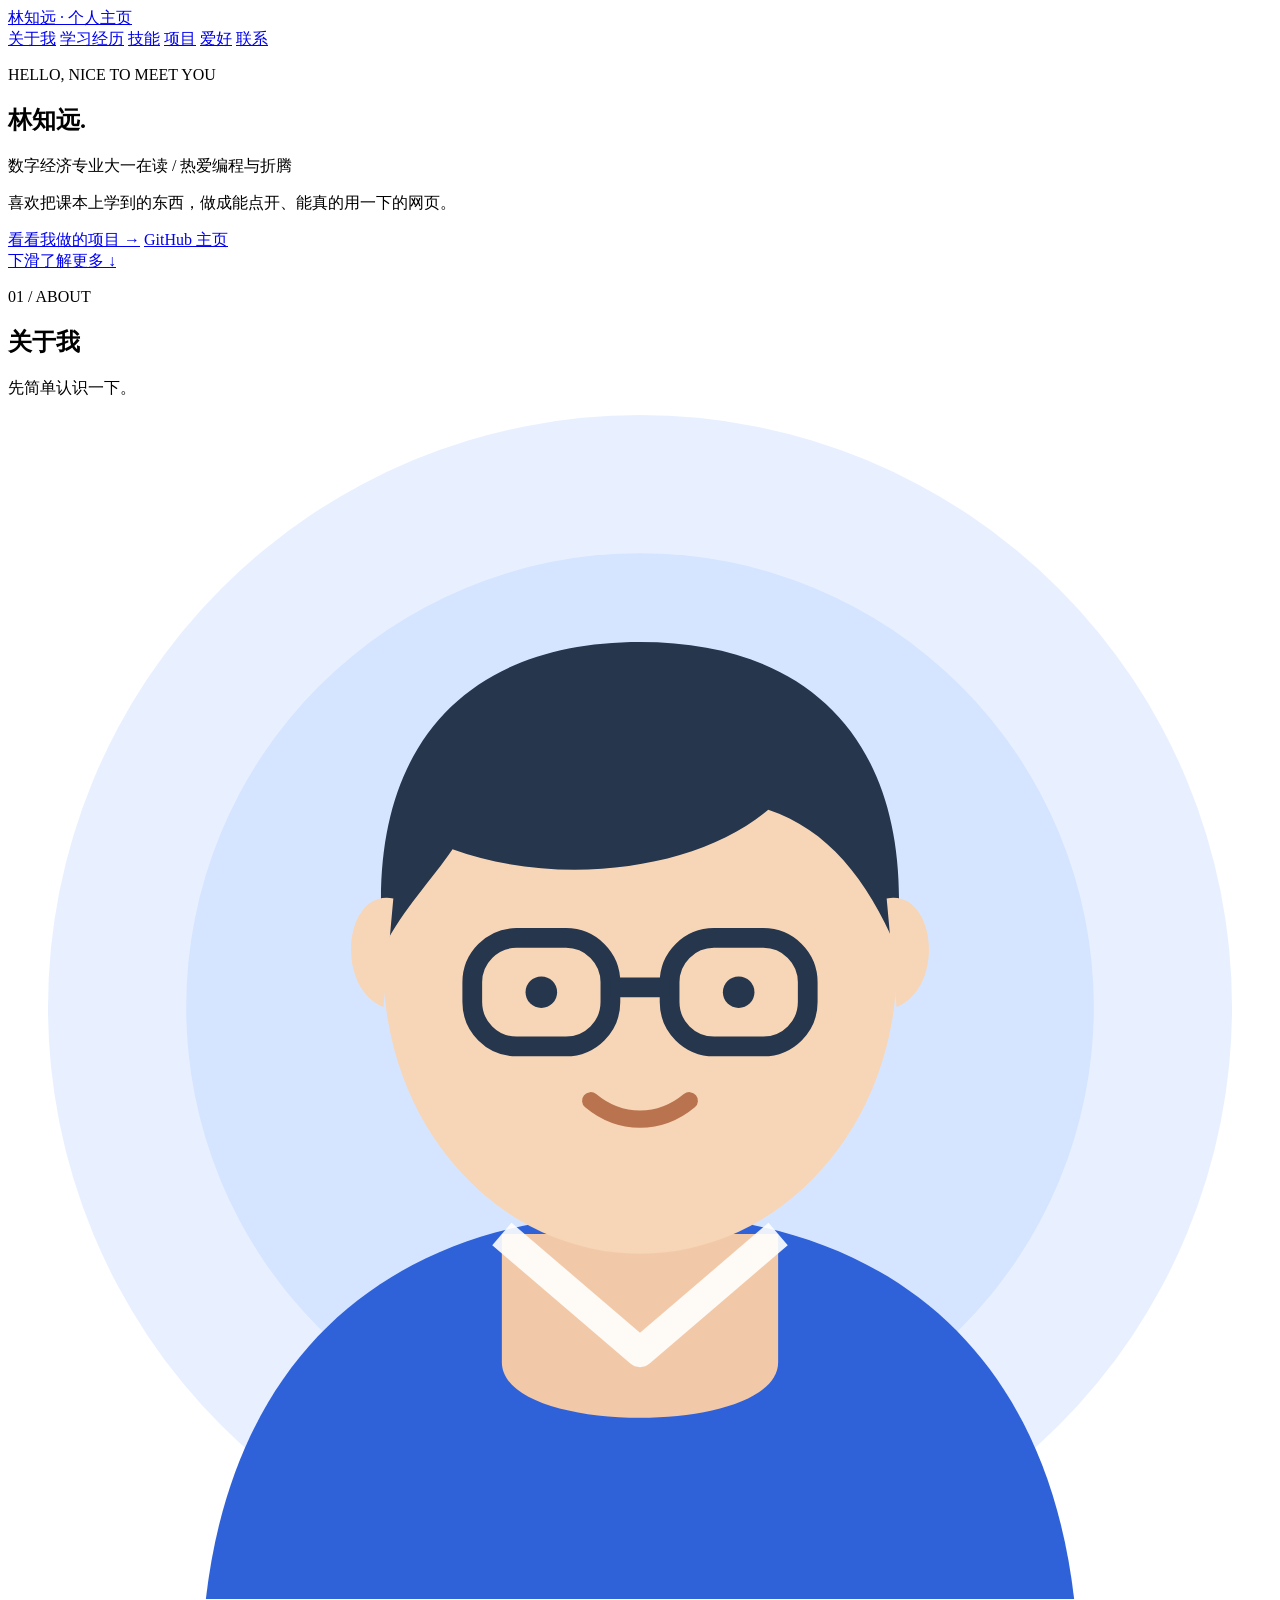
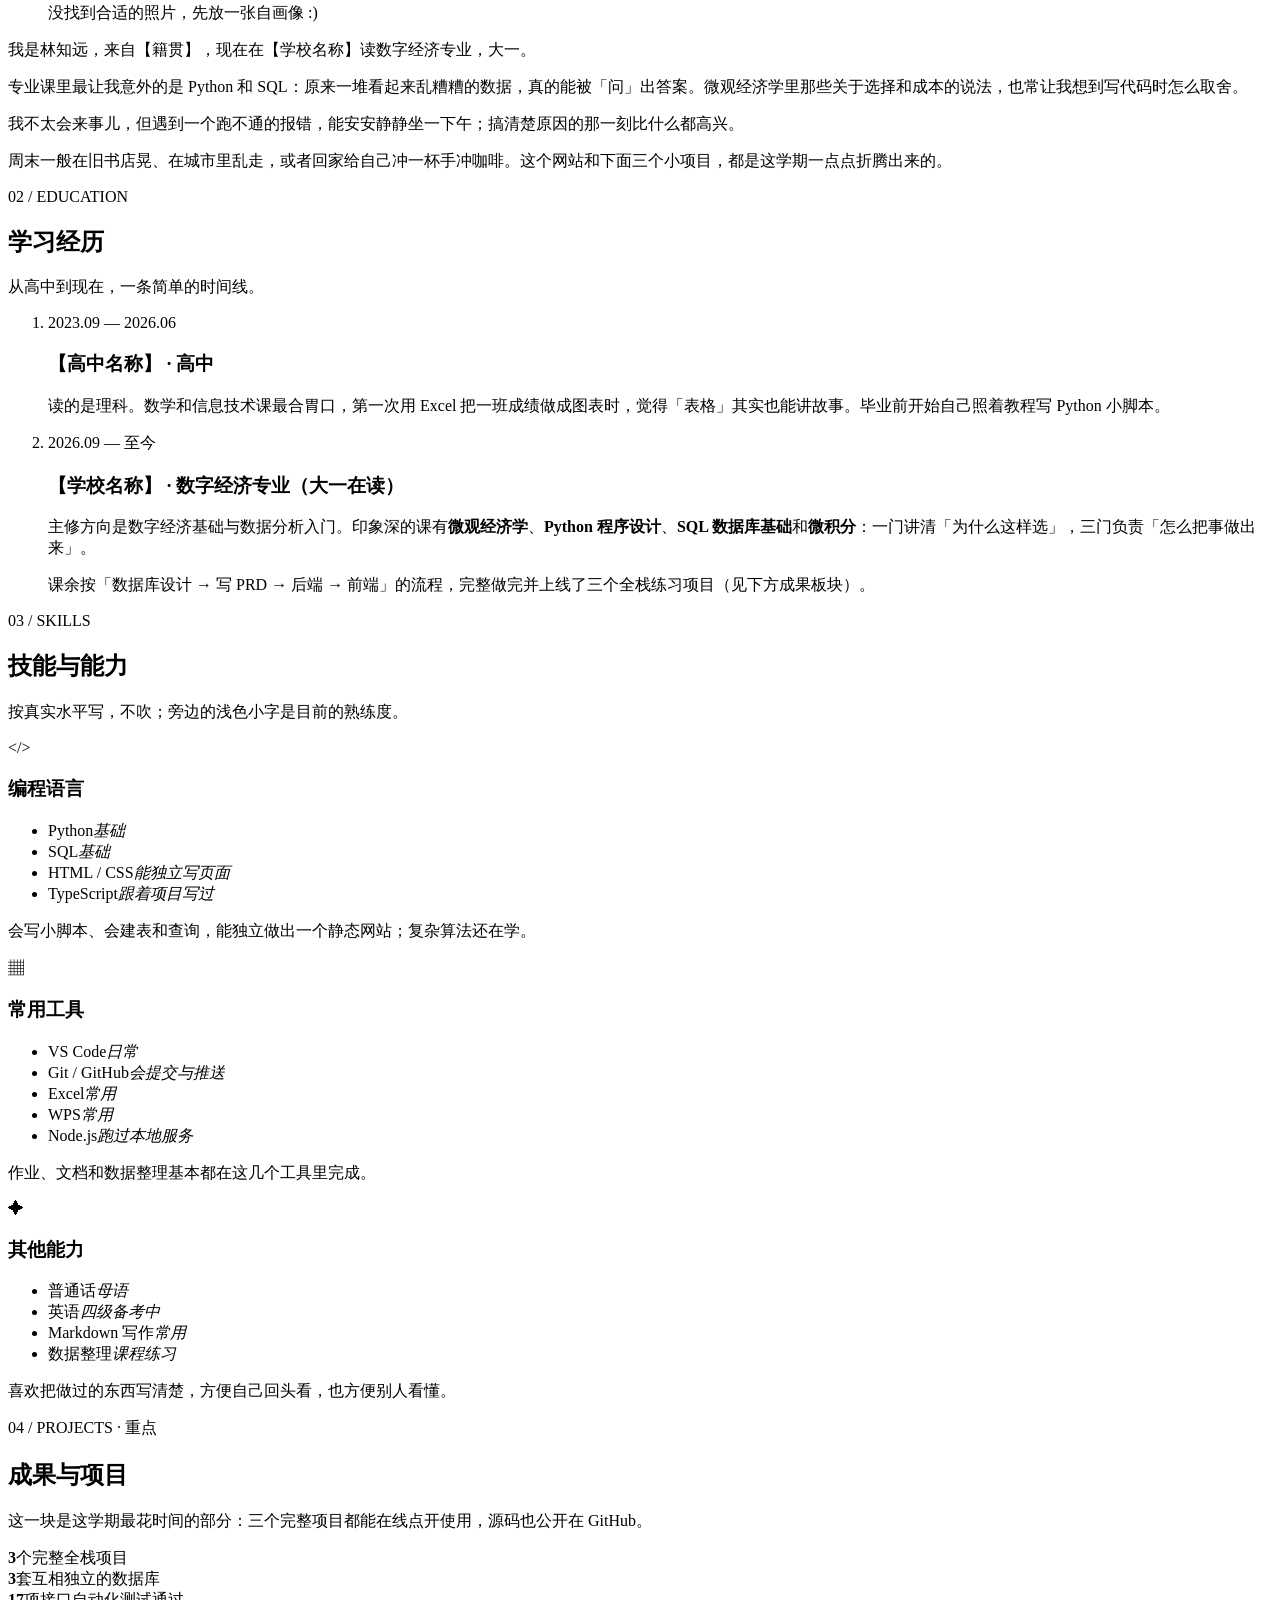
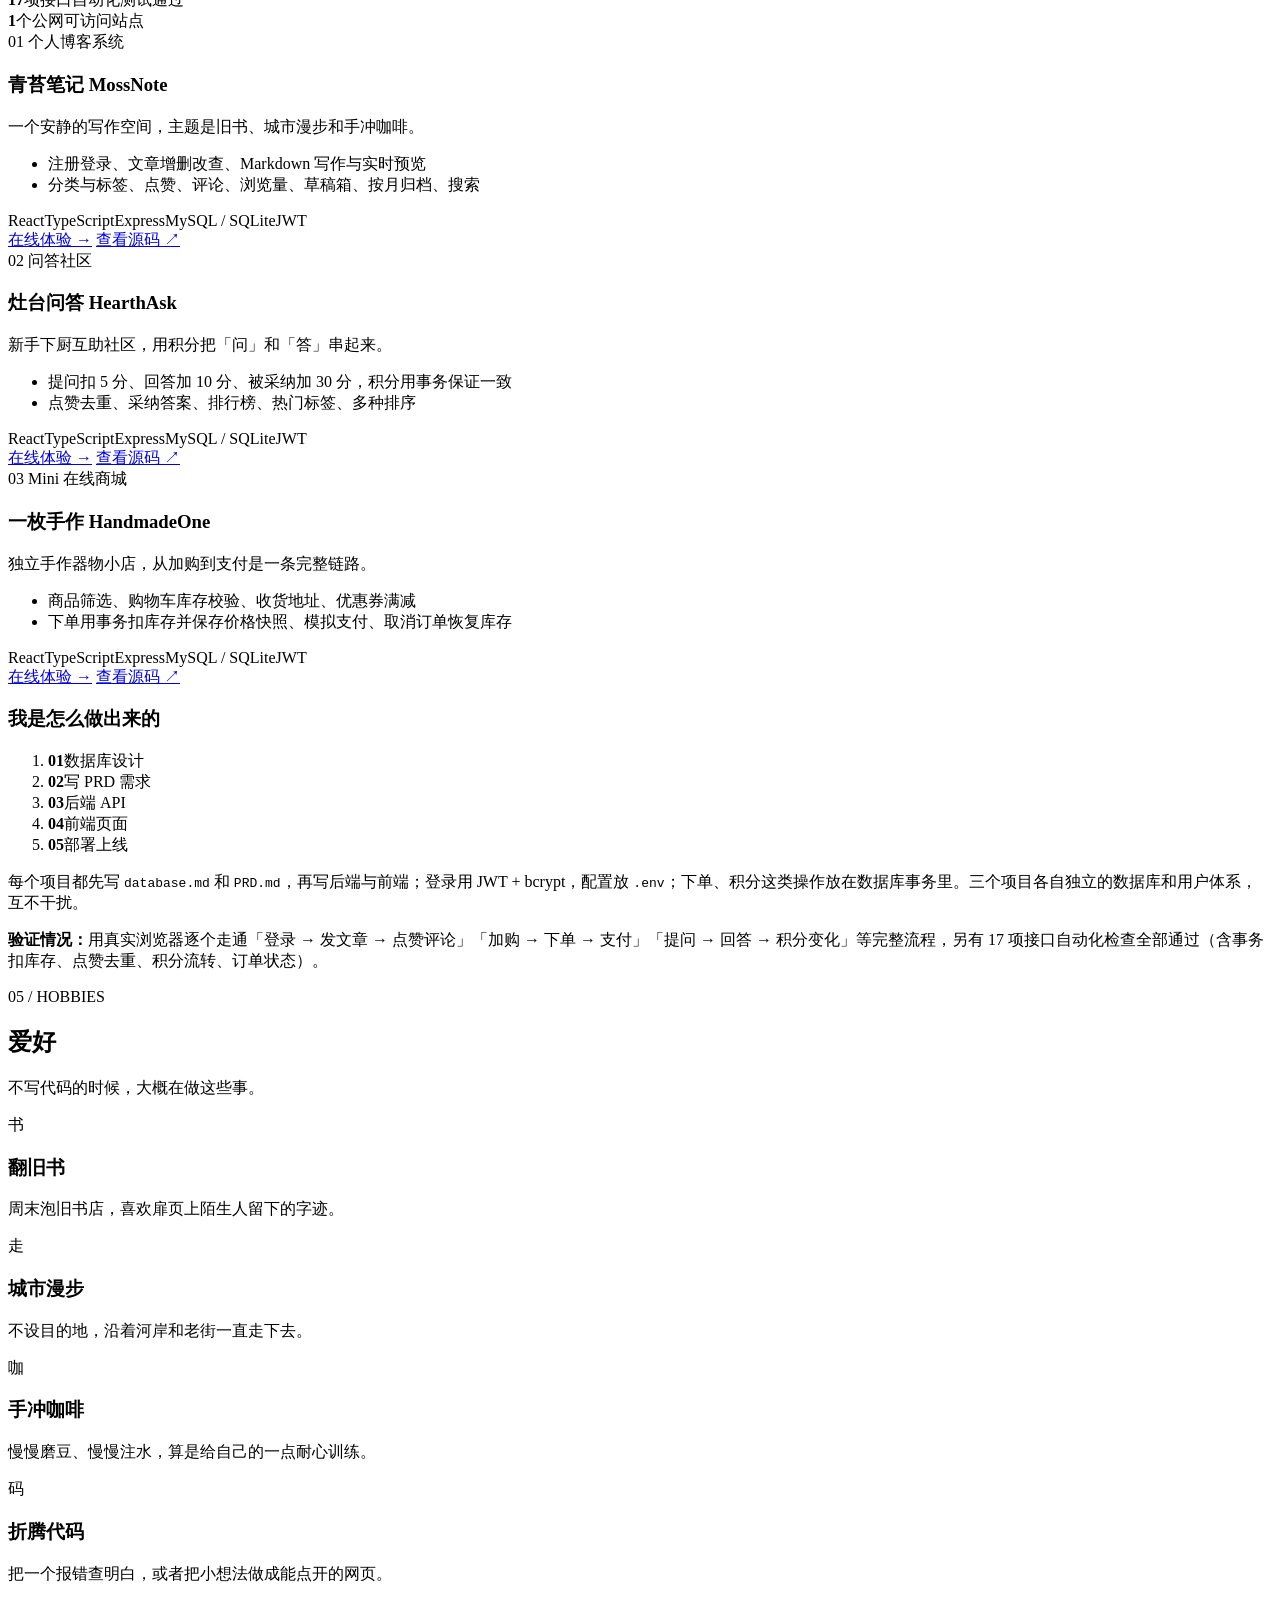
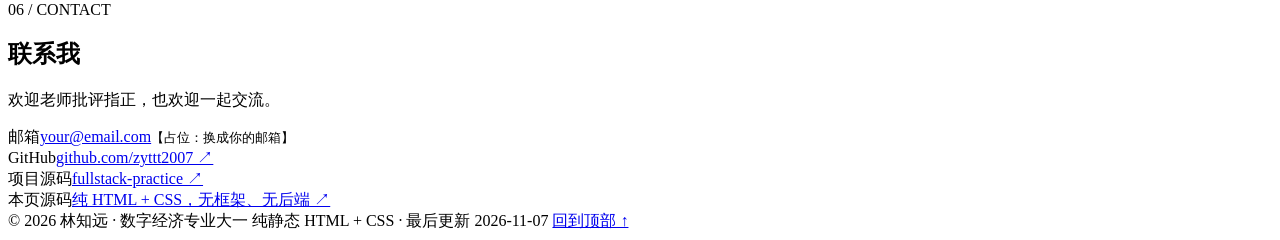
==== index.html @ f124eb2e "发布个人介绍网站：index.html" ====
<!doctype html>
<html lang="zh-CN">
<head>
<meta charset="utf-8" />
<meta name="viewport" content="width=device-width, initial-scale=1" />
<title>林知远 · 个人介绍网站</title>
<meta name="description" content="数字经济专业大一学生的个人介绍网站：关于我、学习经历、技能、全栈项目成果、爱好与联系方式。" />
<link rel="icon" href="data:image/svg+xml,%3Csvg xmlns='http://www.w3.org/2000/svg' viewBox='0 0 100 100'%3E%3Crect width='100' height='100' rx='24' fill='%232f62d8'/%3E%3Ctext x='50' y='69' font-size='56' font-family='Georgia,serif' fill='white' text-anchor='middle'%3EL%3C/text%3E%3C/svg%3E" />
<link rel="stylesheet" href="style.css" />
</head>
<body>

<!--
  ============================================================
  【占位信息替换清单】把下面这些文字换成你的真实信息即可
  1. 林知远          -> 你的名字（出现在：title、导航栏、首屏大标题、关于我、页脚）
  2. 【籍贯】        -> 你的家乡（关于我）
  3. 【学校名称】    -> 你的大学（学习经历 · 大学那段）
  4. 【高中名称】    -> 你的高中（学习经历 · 高中那段）
  5. your@email.com  -> 你的邮箱（联系我）
  其余内容（三个项目、技能、课程、爱好）都按真实情况写，可直接使用。
  ============================================================
-->

<header class="site-header">
  <div class="header-inner">
    <a class="brand" href="#top">林知远<span class="brand-sub"> · 个人主页</span></a>
    <nav class="nav" aria-label="主导航">
      <a href="#about">关于我</a>
      <a href="#education">学习经历</a>
      <a href="#skills">技能</a>
      <a href="#projects">项目</a>
      <a href="#hobbies">爱好</a>
      <a href="#contact">联系</a>
    </nav>
  </div>
</header>

<main>

  <!-- 首屏 -->
  <section class="hero" id="top">
    <div class="hero-bg" aria-hidden="true"><span></span><span></span><span></span></div>
    <div class="hero-inner">
      <p class="hero-kicker">HELLO, NICE TO MEET YOU</p>
      <h1>林知远<span class="dot">.</span></h1>
      <p class="hero-sub">数字经济专业大一在读 <span class="slash">/</span> 热爱编程与折腾</p>
      <p class="hero-desc">喜欢把课本上学到的东西，做成能点开、能真的用一下的网页。</p>
      <div class="hero-actions">
        <a class="btn btn-primary" href="#projects">看看我做的项目 <span aria-hidden="true">→</span></a>
        <a class="btn btn-ghost" href="https://github.com/zyttt2007" target="_blank" rel="noreferrer">GitHub 主页</a>
      </div>
    </div>
    <a class="scroll-hint" href="#about">下滑了解更多 <span class="arrow" aria-hidden="true">↓</span></a>
  </section>

  <!-- 关于我 -->
  <section class="section" id="about">
    <div class="wrap">
      <div class="section-head">
        <p class="kicker">01 / ABOUT</p>
        <h2>关于我</h2>
        <p class="section-desc">先简单认识一下。</p>
      </div>
      <div class="about-grid">
        <figure class="avatar-card">
          <div class="avatar-art" role="img" aria-label="卡通自画像：戴眼镜、穿连帽衫的学生">
            <svg viewBox="0 0 240 240" xmlns="http://www.w3.org/2000/svg">
              <circle cx="120" cy="120" r="120" fill="#e8f0ff" />
              <circle cx="120" cy="120" r="92" fill="#d6e5ff" />
              <path d="M32 240c6-52 40-78 88-78s82 26 88 78z" fill="#2f62d8" />
              <path d="M92 166h56v26c0 15-56 15-56 0z" fill="#f2c9a8" />
              <ellipse cx="120" cy="112" rx="52" ry="58" fill="#f7d6b7" />
              <path d="M68 108c-4-40 16-62 52-62s56 22 52 62c-6-14-14-24-26-28-14 12-42 16-64 8-4 6-10 12-14 20z" fill="#26364d" />
              <path d="M70 98c-10-2-12 18-2 22m102-22c10-2 12 18 2 22" fill="#f7d6b7" />
              <rect x="86" y="106" width="28" height="22" rx="9" fill="none" stroke="#26364d" stroke-width="4" />
              <rect x="126" y="106" width="28" height="22" rx="9" fill="none" stroke="#26364d" stroke-width="4" />
              <path d="M114 116h12" stroke="#26364d" stroke-width="4" />
              <circle cx="100" cy="117" r="3.2" fill="#26364d" />
              <circle cx="140" cy="117" r="3.2" fill="#26364d" />
              <path d="M110 139c6 5 14 5 20 0" fill="none" stroke="#b9744f" stroke-width="3.5" stroke-linecap="round" />
              <path d="M92 166l28 24 28-24" fill="none" stroke="#ffffff" stroke-width="6" stroke-linejoin="round" opacity=".9" />
            </svg>
          </div>
          <figcaption>没找到合适的照片，先放一张自画像 :)</figcaption>
        </figure>
        <div class="about-text">
          <p>我是林知远，来自【籍贯】，现在在【学校名称】读数字经济专业，大一。</p>
          <p>专业课里最让我意外的是 Python 和 SQL：原来一堆看起来乱糟糟的数据，真的能被「问」出答案。微观经济学里那些关于选择和成本的说法，也常让我想到写代码时怎么取舍。</p>
          <p>我不太会来事儿，但遇到一个跑不通的报错，能安安静静坐一下午；搞清楚原因的那一刻比什么都高兴。</p>
          <p>周末一般在旧书店晃、在城市里乱走，或者回家给自己冲一杯手冲咖啡。这个网站和下面三个小项目，都是这学期一点点折腾出来的。</p>
        </div>
      </div>
    </div>
  </section>

  <!-- 学习经历 -->
  <section class="section section-alt" id="education">
    <div class="wrap">
      <div class="section-head">
        <p class="kicker">02 / EDUCATION</p>
        <h2>学习经历</h2>
        <p class="section-desc">从高中到现在，一条简单的时间线。</p>
      </div>
      <ol class="timeline">
        <li class="timeline-item">
          <div class="timeline-dot" aria-hidden="true"></div>
          <p class="timeline-date">2023.09 — 2026.06</p>
          <h3>【高中名称】 · 高中</h3>
          <p>读的是理科。数学和信息技术课最合胃口，第一次用 Excel 把一班成绩做成图表时，觉得「表格」其实也能讲故事。毕业前开始自己照着教程写 Python 小脚本。</p>
        </li>
        <li class="timeline-item">
          <div class="timeline-dot" aria-hidden="true"></div>
          <p class="timeline-date">2026.09 — 至今</p>
          <h3>【学校名称】 · 数字经济专业（大一在读）</h3>
          <p>主修方向是数字经济基础与数据分析入门。印象深的课有<strong>微观经济学</strong>、<strong>Python 程序设计</strong>、<strong>SQL 数据库基础</strong>和<strong>微积分</strong>：一门讲清「为什么这样选」，三门负责「怎么把事做出来」。</p>
          <p class="timeline-extra">课余按「数据库设计 → 写 PRD → 后端 → 前端」的流程，完整做完并上线了三个全栈练习项目（见下方成果板块）。</p>
        </li>
      </ol>
    </div>
  </section>

  <!-- 技能 -->
  <section class="section" id="skills">
    <div class="wrap">
      <div class="section-head">
        <p class="kicker">03 / SKILLS</p>
        <h2>技能与能力</h2>
        <p class="section-desc">按真实水平写，不吹；旁边的浅色小字是目前的熟练度。</p>
      </div>
      <div class="skill-grid">
        <article class="skill-card">
          <div class="skill-icon" aria-hidden="true">&lt;/&gt;</div>
          <h3>编程语言</h3>
          <ul class="tag-list">
            <li><span>Python</span><em>基础</em></li>
            <li><span>SQL</span><em>基础</em></li>
            <li><span>HTML / CSS</span><em>能独立写页面</em></li>
            <li><span>TypeScript</span><em>跟着项目写过</em></li>
          </ul>
          <p class="skill-note">会写小脚本、会建表和查询，能独立做出一个静态网站；复杂算法还在学。</p>
        </article>
        <article class="skill-card">
          <div class="skill-icon" aria-hidden="true">▦</div>
          <h3>常用工具</h3>
          <ul class="tag-list">
            <li><span>VS Code</span><em>日常</em></li>
            <li><span>Git / GitHub</span><em>会提交与推送</em></li>
            <li><span>Excel</span><em>常用</em></li>
            <li><span>WPS</span><em>常用</em></li>
            <li><span>Node.js</span><em>跑过本地服务</em></li>
          </ul>
          <p class="skill-note">作业、文档和数据整理基本都在这几个工具里完成。</p>
        </article>
        <article class="skill-card">
          <div class="skill-icon" aria-hidden="true">✦</div>
          <h3>其他能力</h3>
          <ul class="tag-list">
            <li><span>普通话</span><em>母语</em></li>
            <li><span>英语</span><em>四级备考中</em></li>
            <li><span>Markdown 写作</span><em>常用</em></li>
            <li><span>数据整理</span><em>课程练习</em></li>
          </ul>
          <p class="skill-note">喜欢把做过的东西写清楚，方便自己回头看，也方便别人看懂。</p>
        </article>
      </div>
    </div>
  </section>

  <!-- 成果与项目（重点） -->
  <section class="section section-alt" id="projects">
    <div class="wrap">
      <div class="section-head">
        <p class="kicker">04 / PROJECTS · 重点</p>
        <h2>成果与项目</h2>
        <p class="section-desc">这一块是这学期最花时间的部分：三个完整项目都能在线点开使用，源码也公开在 GitHub。</p>
      </div>

      <div class="stats" aria-label="项目数据概览">
        <div class="stat"><b>3</b><span>个完整全栈项目</span></div>
        <div class="stat"><b>3</b><span>套互相独立的数据库</span></div>
        <div class="stat"><b>17</b><span>项接口自动化测试通过</span></div>
        <div class="stat"><b>1</b><span>个公网可访问站点</span></div>
      </div>

      <div class="project-grid">
        <article class="project-card">
          <div class="project-top">
            <span class="project-no">01</span>
            <span class="project-kind">个人博客系统</span>
          </div>
          <h3>青苔笔记 <span>MossNote</span></h3>
          <p class="project-desc">一个安静的写作空间，主题是旧书、城市漫步和手冲咖啡。</p>
          <ul class="feature-list">
            <li>注册登录、文章增删改查、Markdown 写作与实时预览</li>
            <li>分类与标签、点赞、评论、浏览量、草稿箱、按月归档、搜索</li>
          </ul>
          <div class="tech-row"><span>React</span><span>TypeScript</span><span>Express</span><span>MySQL / SQLite</span><span>JWT</span></div>
          <div class="project-links">
            <a href="https://fullstack-projects.app.workbuddy.host/blog/?sharecode=G66VMBWKQ5" target="_blank" rel="noreferrer">在线体验 →</a>
            <a href="https://github.com/zyttt2007/fullstack-practice" target="_blank" rel="noreferrer">查看源码 ↗</a>
          </div>
        </article>

        <article class="project-card">
          <div class="project-top">
            <span class="project-no">02</span>
            <span class="project-kind">问答社区</span>
          </div>
          <h3>灶台问答 <span>HearthAsk</span></h3>
          <p class="project-desc">新手下厨互助社区，用积分把「问」和「答」串起来。</p>
          <ul class="feature-list">
            <li>提问扣 5 分、回答加 10 分、被采纳加 30 分，积分用事务保证一致</li>
            <li>点赞去重、采纳答案、排行榜、热门标签、多种排序</li>
          </ul>
          <div class="tech-row"><span>React</span><span>TypeScript</span><span>Express</span><span>MySQL / SQLite</span><span>JWT</span></div>
          <div class="project-links">
            <a href="https://fullstack-projects.app.workbuddy.host/community/?sharecode=G66VMBWKQ5" target="_blank" rel="noreferrer">在线体验 →</a>
            <a href="https://github.com/zyttt2007/fullstack-practice" target="_blank" rel="noreferrer">查看源码 ↗</a>
          </div>
        </article>

        <article class="project-card">
          <div class="project-top">
            <span class="project-no">03</span>
            <span class="project-kind">Mini 在线商城</span>
          </div>
          <h3>一枚手作 <span>HandmadeOne</span></h3>
          <p class="project-desc">独立手作器物小店，从加购到支付是一条完整链路。</p>
          <ul class="feature-list">
            <li>商品筛选、购物车库存校验、收货地址、优惠券满减</li>
            <li>下单用事务扣库存并保存价格快照、模拟支付、取消订单恢复库存</li>
          </ul>
          <div class="tech-row"><span>React</span><span>TypeScript</span><span>Express</span><span>MySQL / SQLite</span><span>JWT</span></div>
          <div class="project-links">
            <a href="https://fullstack-projects.app.workbuddy.host/shop/?sharecode=G66VMBWKQ5" target="_blank" rel="noreferrer">在线体验 →</a>
            <a href="https://github.com/zyttt2007/fullstack-practice" target="_blank" rel="noreferrer">查看源码 ↗</a>
          </div>
        </article>
      </div>

      <div class="process">
        <h3>我是怎么做出来的</h3>
        <ol class="flow">
          <li><b>01</b><span>数据库设计</span></li>
          <li><b>02</b><span>写 PRD 需求</span></li>
          <li><b>03</b><span>后端 API</span></li>
          <li><b>04</b><span>前端页面</span></li>
          <li><b>05</b><span>部署上线</span></li>
        </ol>
        <p>每个项目都先写 <code>database.md</code> 和 <code>PRD.md</code>，再写后端与前端；登录用 JWT + bcrypt，配置放 <code>.env</code>；下单、积分这类操作放在数据库事务里。三个项目各自独立的数据库和用户体系，互不干扰。</p>
      </div>

      <div class="verify-note">
        <strong>验证情况：</strong>用真实浏览器逐个走通「登录 → 发文章 → 点赞评论」「加购 → 下单 → 支付」「提问 → 回答 → 积分变化」等完整流程，另有 17 项接口自动化检查全部通过（含事务扣库存、点赞去重、积分流转、订单状态）。
      </div>
    </div>
  </section>

  <!-- 爱好 -->
  <section class="section" id="hobbies">
    <div class="wrap">
      <div class="section-head">
        <p class="kicker">05 / HOBBIES</p>
        <h2>爱好</h2>
        <p class="section-desc">不写代码的时候，大概在做这些事。</p>
      </div>
      <div class="hobby-grid">
        <div class="hobby"><span class="hobby-mark">书</span><h3>翻旧书</h3><p>周末泡旧书店，喜欢扉页上陌生人留下的字迹。</p></div>
        <div class="hobby"><span class="hobby-mark">走</span><h3>城市漫步</h3><p>不设目的地，沿着河岸和老街一直走下去。</p></div>
        <div class="hobby"><span class="hobby-mark">咖</span><h3>手冲咖啡</h3><p>慢慢磨豆、慢慢注水，算是给自己的一点耐心训练。</p></div>
        <div class="hobby"><span class="hobby-mark">码</span><h3>折腾代码</h3><p>把一个报错查明白，或者把小想法做成能点开的网页。</p></div>
      </div>
    </div>
  </section>

  <!-- 联系 -->
  <section class="section section-alt" id="contact">
    <div class="wrap">
      <div class="section-head">
        <p class="kicker">06 / CONTACT</p>
        <h2>联系我</h2>
        <p class="section-desc">欢迎老师批评指正，也欢迎一起交流。</p>
      </div>
      <div class="contact-card">
        <div class="contact-line"><span class="contact-label">邮箱</span><a href="mailto:your@email.com">your@email.com</a><small>【占位：换成你的邮箱】</small></div>
        <div class="contact-line"><span class="contact-label">GitHub</span><a href="https://github.com/zyttt2007" target="_blank" rel="noreferrer">github.com/zyttt2007 ↗</a></div>
        <div class="contact-line"><span class="contact-label">项目源码</span><a href="https://github.com/zyttt2007/fullstack-practice" target="_blank" rel="noreferrer">fullstack-practice ↗</a></div>
        <div class="contact-line"><span class="contact-label">本页源码</span><a href="https://github.com/zyttt2007/zyttt2007.github.io" target="_blank" rel="noreferrer">纯 HTML + CSS，无框架、无后端 ↗</a></div>
      </div>
    </div>
  </section>

</main>

<footer class="site-footer">
  <div class="wrap footer-inner">
    <span>© 2026 林知远 · 数字经济专业大一</span>
    <span>纯静态 HTML + CSS · 最后更新 2026-11-07</span>
    <a href="#top">回到顶部 ↑</a>
  </div>
</footer>

</body>
</html>
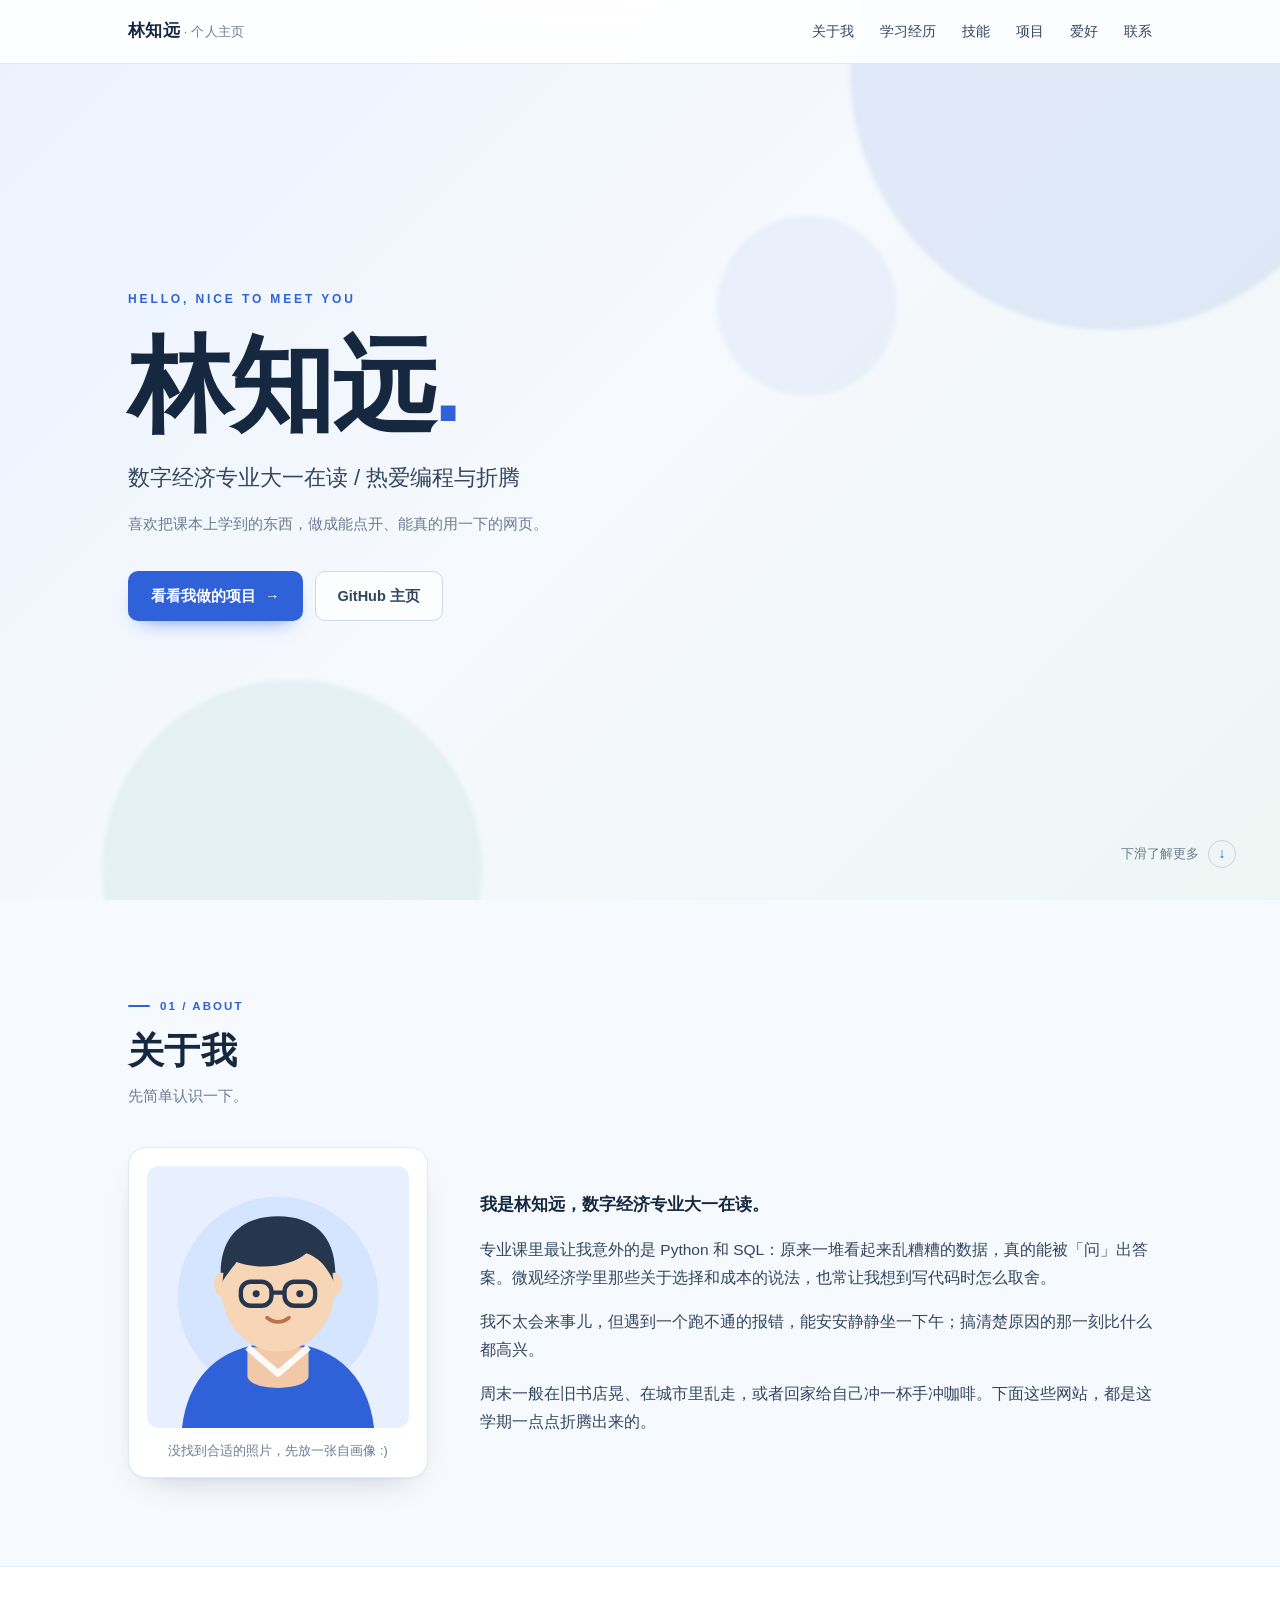
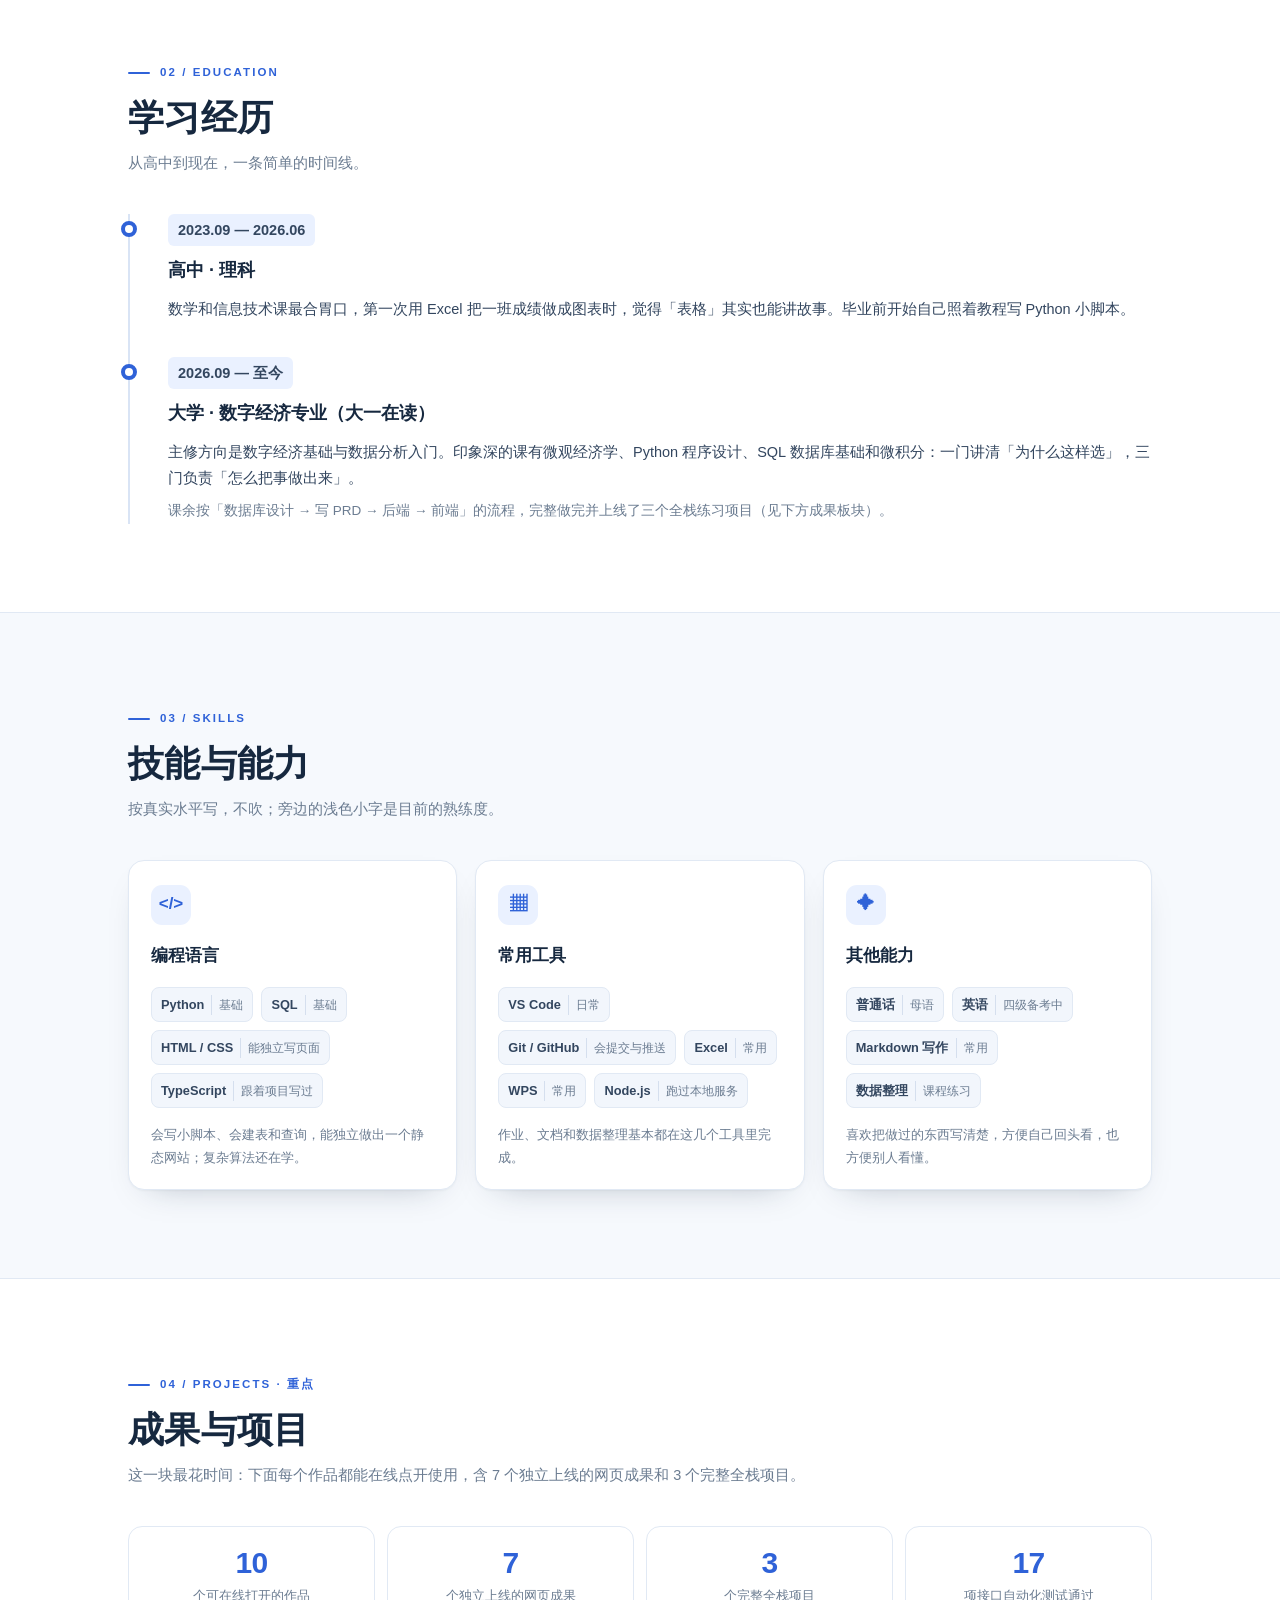
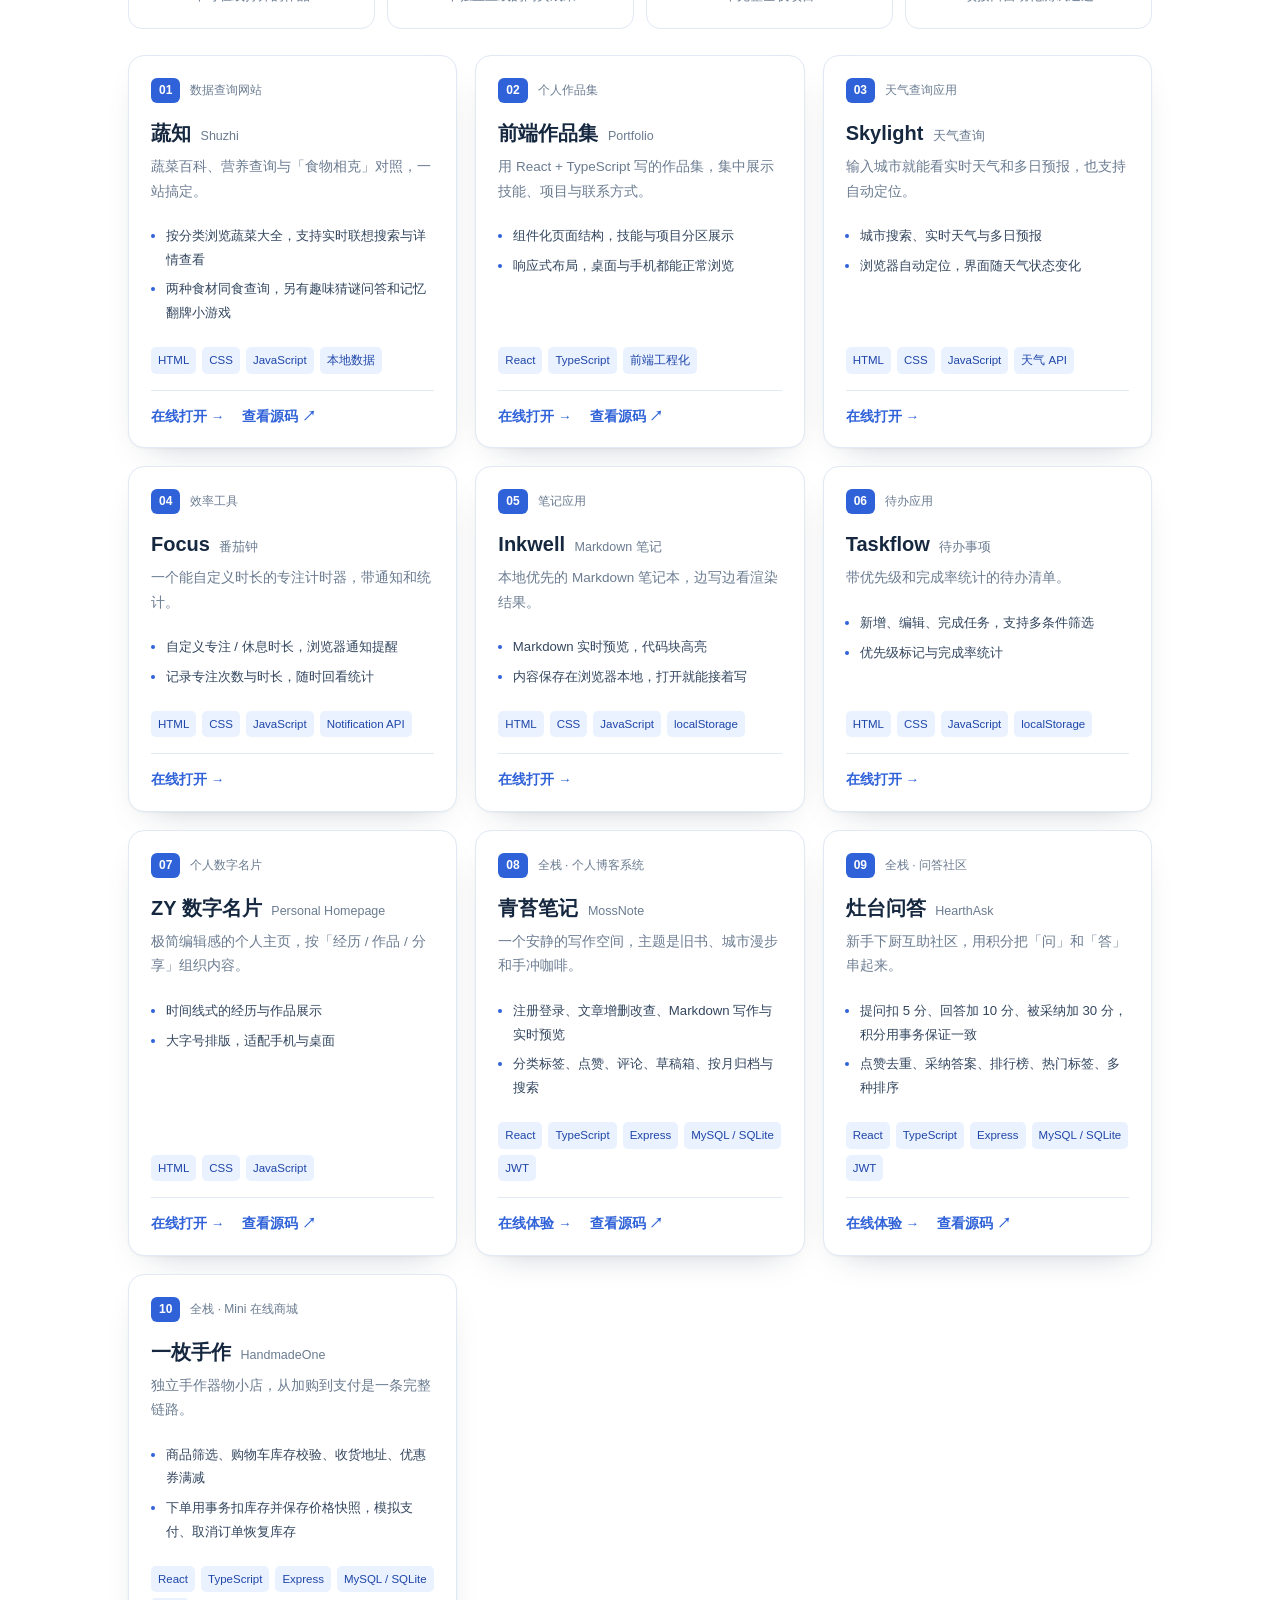
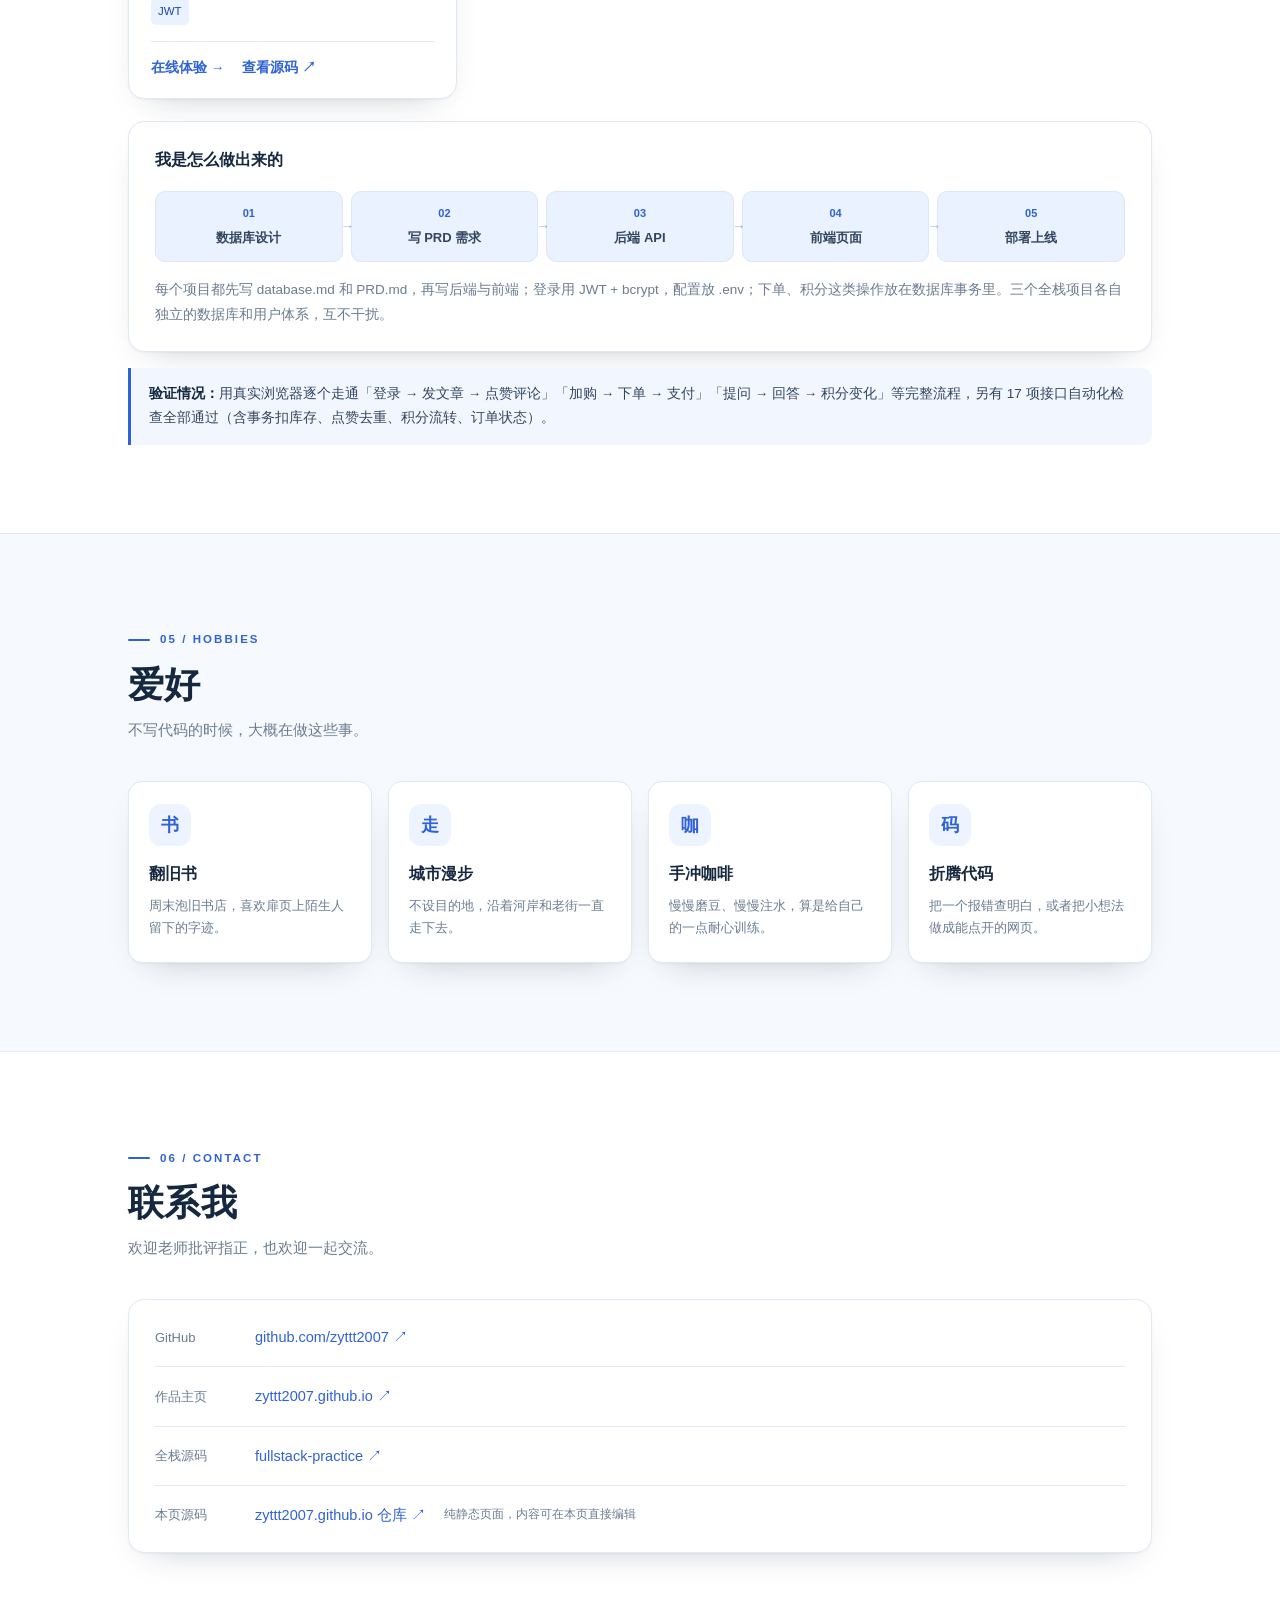
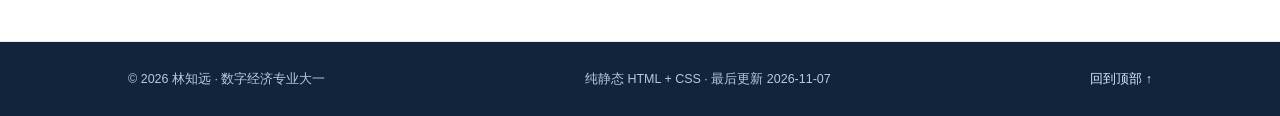
==== commit d2f3937a: "更新个人网站：加入 10 个成果与网页内编辑功能 · index.html" ====
--- a/index.html
+++ b/index.html
@@ -1,305 +1,362 @@
-<!doctype html>
-<html lang="zh-CN">
-<head>
-<meta charset="utf-8" />
-<meta name="viewport" content="width=device-width, initial-scale=1" />
-<title>林知远 · 个人介绍网站</title>
-<meta name="description" content="数字经济专业大一学生的个人介绍网站：关于我、学习经历、技能、全栈项目成果、爱好与联系方式。" />
-<link rel="icon" href="data:image/svg+xml,%3Csvg xmlns='http://www.w3.org/2000/svg' viewBox='0 0 100 100'%3E%3Crect width='100' height='100' rx='24' fill='%232f62d8'/%3E%3Ctext x='50' y='69' font-size='56' font-family='Georgia,serif' fill='white' text-anchor='middle'%3EL%3C/text%3E%3C/svg%3E" />
-<link rel="stylesheet" href="style.css" />
-</head>
-<body>
-
-<!--
-  ============================================================
-  【占位信息替换清单】把下面这些文字换成你的真实信息即可
-  1. 林知远          -> 你的名字（出现在：title、导航栏、首屏大标题、关于我、页脚）
-  2. 【籍贯】        -> 你的家乡（关于我）
-  3. 【学校名称】    -> 你的大学（学习经历 · 大学那段）
-  4. 【高中名称】    -> 你的高中（学习经历 · 高中那段）
-  5. your@email.com  -> 你的邮箱（联系我）
-  其余内容（三个项目、技能、课程、爱好）都按真实情况写，可直接使用。
-  ============================================================
--->
-
-<header class="site-header">
-  <div class="header-inner">
-    <a class="brand" href="#top">林知远<span class="brand-sub"> · 个人主页</span></a>
-    <nav class="nav" aria-label="主导航">
-      <a href="#about">关于我</a>
-      <a href="#education">学习经历</a>
-      <a href="#skills">技能</a>
-      <a href="#projects">项目</a>
-      <a href="#hobbies">爱好</a>
-      <a href="#contact">联系</a>
-    </nav>
-  </div>
-</header>
-
-<main>
-
-  <!-- 首屏 -->
-  <section class="hero" id="top">
-    <div class="hero-bg" aria-hidden="true"><span></span><span></span><span></span></div>
-    <div class="hero-inner">
-      <p class="hero-kicker">HELLO, NICE TO MEET YOU</p>
-      <h1>林知远<span class="dot">.</span></h1>
-      <p class="hero-sub">数字经济专业大一在读 <span class="slash">/</span> 热爱编程与折腾</p>
-      <p class="hero-desc">喜欢把课本上学到的东西，做成能点开、能真的用一下的网页。</p>
-      <div class="hero-actions">
-        <a class="btn btn-primary" href="#projects">看看我做的项目 <span aria-hidden="true">→</span></a>
-        <a class="btn btn-ghost" href="https://github.com/zyttt2007" target="_blank" rel="noreferrer">GitHub 主页</a>
-      </div>
-    </div>
-    <a class="scroll-hint" href="#about">下滑了解更多 <span class="arrow" aria-hidden="true">↓</span></a>
-  </section>
-
-  <!-- 关于我 -->
-  <section class="section" id="about">
-    <div class="wrap">
-      <div class="section-head">
-        <p class="kicker">01 / ABOUT</p>
-        <h2>关于我</h2>
-        <p class="section-desc">先简单认识一下。</p>
-      </div>
-      <div class="about-grid">
-        <figure class="avatar-card">
-          <div class="avatar-art" role="img" aria-label="卡通自画像：戴眼镜、穿连帽衫的学生">
-            <svg viewBox="0 0 240 240" xmlns="http://www.w3.org/2000/svg">
-              <circle cx="120" cy="120" r="120" fill="#e8f0ff" />
-              <circle cx="120" cy="120" r="92" fill="#d6e5ff" />
-              <path d="M32 240c6-52 40-78 88-78s82 26 88 78z" fill="#2f62d8" />
-              <path d="M92 166h56v26c0 15-56 15-56 0z" fill="#f2c9a8" />
-              <ellipse cx="120" cy="112" rx="52" ry="58" fill="#f7d6b7" />
-              <path d="M68 108c-4-40 16-62 52-62s56 22 52 62c-6-14-14-24-26-28-14 12-42 16-64 8-4 6-10 12-14 20z" fill="#26364d" />
-              <path d="M70 98c-10-2-12 18-2 22m102-22c10-2 12 18 2 22" fill="#f7d6b7" />
-              <rect x="86" y="106" width="28" height="22" rx="9" fill="none" stroke="#26364d" stroke-width="4" />
-              <rect x="126" y="106" width="28" height="22" rx="9" fill="none" stroke="#26364d" stroke-width="4" />
-              <path d="M114 116h12" stroke="#26364d" stroke-width="4" />
-              <circle cx="100" cy="117" r="3.2" fill="#26364d" />
-              <circle cx="140" cy="117" r="3.2" fill="#26364d" />
-              <path d="M110 139c6 5 14 5 20 0" fill="none" stroke="#b9744f" stroke-width="3.5" stroke-linecap="round" />
-              <path d="M92 166l28 24 28-24" fill="none" stroke="#ffffff" stroke-width="6" stroke-linejoin="round" opacity=".9" />
-            </svg>
-          </div>
-          <figcaption>没找到合适的照片，先放一张自画像 :)</figcaption>
-        </figure>
-        <div class="about-text">
-          <p>我是林知远，来自【籍贯】，现在在【学校名称】读数字经济专业，大一。</p>
-          <p>专业课里最让我意外的是 Python 和 SQL：原来一堆看起来乱糟糟的数据，真的能被「问」出答案。微观经济学里那些关于选择和成本的说法，也常让我想到写代码时怎么取舍。</p>
-          <p>我不太会来事儿，但遇到一个跑不通的报错，能安安静静坐一下午；搞清楚原因的那一刻比什么都高兴。</p>
-          <p>周末一般在旧书店晃、在城市里乱走，或者回家给自己冲一杯手冲咖啡。这个网站和下面三个小项目，都是这学期一点点折腾出来的。</p>
-        </div>
-      </div>
-    </div>
-  </section>
-
-  <!-- 学习经历 -->
-  <section class="section section-alt" id="education">
-    <div class="wrap">
-      <div class="section-head">
-        <p class="kicker">02 / EDUCATION</p>
-        <h2>学习经历</h2>
-        <p class="section-desc">从高中到现在，一条简单的时间线。</p>
-      </div>
-      <ol class="timeline">
-        <li class="timeline-item">
-          <div class="timeline-dot" aria-hidden="true"></div>
-          <p class="timeline-date">2023.09 — 2026.06</p>
-          <h3>【高中名称】 · 高中</h3>
-          <p>读的是理科。数学和信息技术课最合胃口，第一次用 Excel 把一班成绩做成图表时，觉得「表格」其实也能讲故事。毕业前开始自己照着教程写 Python 小脚本。</p>
-        </li>
-        <li class="timeline-item">
-          <div class="timeline-dot" aria-hidden="true"></div>
-          <p class="timeline-date">2026.09 — 至今</p>
-          <h3>【学校名称】 · 数字经济专业（大一在读）</h3>
-          <p>主修方向是数字经济基础与数据分析入门。印象深的课有<strong>微观经济学</strong>、<strong>Python 程序设计</strong>、<strong>SQL 数据库基础</strong>和<strong>微积分</strong>：一门讲清「为什么这样选」，三门负责「怎么把事做出来」。</p>
-          <p class="timeline-extra">课余按「数据库设计 → 写 PRD → 后端 → 前端」的流程，完整做完并上线了三个全栈练习项目（见下方成果板块）。</p>
-        </li>
-      </ol>
-    </div>
-  </section>
-
-  <!-- 技能 -->
-  <section class="section" id="skills">
-    <div class="wrap">
-      <div class="section-head">
-        <p class="kicker">03 / SKILLS</p>
-        <h2>技能与能力</h2>
-        <p class="section-desc">按真实水平写，不吹；旁边的浅色小字是目前的熟练度。</p>
-      </div>
-      <div class="skill-grid">
-        <article class="skill-card">
-          <div class="skill-icon" aria-hidden="true">&lt;/&gt;</div>
-          <h3>编程语言</h3>
-          <ul class="tag-list">
-            <li><span>Python</span><em>基础</em></li>
-            <li><span>SQL</span><em>基础</em></li>
-            <li><span>HTML / CSS</span><em>能独立写页面</em></li>
-            <li><span>TypeScript</span><em>跟着项目写过</em></li>
-          </ul>
-          <p class="skill-note">会写小脚本、会建表和查询，能独立做出一个静态网站；复杂算法还在学。</p>
-        </article>
-        <article class="skill-card">
-          <div class="skill-icon" aria-hidden="true">▦</div>
-          <h3>常用工具</h3>
-          <ul class="tag-list">
-            <li><span>VS Code</span><em>日常</em></li>
-            <li><span>Git / GitHub</span><em>会提交与推送</em></li>
-            <li><span>Excel</span><em>常用</em></li>
-            <li><span>WPS</span><em>常用</em></li>
-            <li><span>Node.js</span><em>跑过本地服务</em></li>
-          </ul>
-          <p class="skill-note">作业、文档和数据整理基本都在这几个工具里完成。</p>
-        </article>
-        <article class="skill-card">
-          <div class="skill-icon" aria-hidden="true">✦</div>
-          <h3>其他能力</h3>
-          <ul class="tag-list">
-            <li><span>普通话</span><em>母语</em></li>
-            <li><span>英语</span><em>四级备考中</em></li>
-            <li><span>Markdown 写作</span><em>常用</em></li>
-            <li><span>数据整理</span><em>课程练习</em></li>
-          </ul>
-          <p class="skill-note">喜欢把做过的东西写清楚，方便自己回头看，也方便别人看懂。</p>
-        </article>
-      </div>
-    </div>
-  </section>
-
-  <!-- 成果与项目（重点） -->
-  <section class="section section-alt" id="projects">
-    <div class="wrap">
-      <div class="section-head">
-        <p class="kicker">04 / PROJECTS · 重点</p>
-        <h2>成果与项目</h2>
-        <p class="section-desc">这一块是这学期最花时间的部分：三个完整项目都能在线点开使用，源码也公开在 GitHub。</p>
-      </div>
-
-      <div class="stats" aria-label="项目数据概览">
-        <div class="stat"><b>3</b><span>个完整全栈项目</span></div>
-        <div class="stat"><b>3</b><span>套互相独立的数据库</span></div>
-        <div class="stat"><b>17</b><span>项接口自动化测试通过</span></div>
-        <div class="stat"><b>1</b><span>个公网可访问站点</span></div>
-      </div>
-
-      <div class="project-grid">
-        <article class="project-card">
-          <div class="project-top">
-            <span class="project-no">01</span>
-            <span class="project-kind">个人博客系统</span>
-          </div>
-          <h3>青苔笔记 <span>MossNote</span></h3>
-          <p class="project-desc">一个安静的写作空间，主题是旧书、城市漫步和手冲咖啡。</p>
-          <ul class="feature-list">
-            <li>注册登录、文章增删改查、Markdown 写作与实时预览</li>
-            <li>分类与标签、点赞、评论、浏览量、草稿箱、按月归档、搜索</li>
-          </ul>
-          <div class="tech-row"><span>React</span><span>TypeScript</span><span>Express</span><span>MySQL / SQLite</span><span>JWT</span></div>
-          <div class="project-links">
-            <a href="https://fullstack-projects.app.workbuddy.host/blog/?sharecode=G66VMBWKQ5" target="_blank" rel="noreferrer">在线体验 →</a>
-            <a href="https://github.com/zyttt2007/fullstack-practice" target="_blank" rel="noreferrer">查看源码 ↗</a>
-          </div>
-        </article>
-
-        <article class="project-card">
-          <div class="project-top">
-            <span class="project-no">02</span>
-            <span class="project-kind">问答社区</span>
-          </div>
-          <h3>灶台问答 <span>HearthAsk</span></h3>
-          <p class="project-desc">新手下厨互助社区，用积分把「问」和「答」串起来。</p>
-          <ul class="feature-list">
-            <li>提问扣 5 分、回答加 10 分、被采纳加 30 分，积分用事务保证一致</li>
-            <li>点赞去重、采纳答案、排行榜、热门标签、多种排序</li>
-          </ul>
-          <div class="tech-row"><span>React</span><span>TypeScript</span><span>Express</span><span>MySQL / SQLite</span><span>JWT</span></div>
-          <div class="project-links">
-            <a href="https://fullstack-projects.app.workbuddy.host/community/?sharecode=G66VMBWKQ5" target="_blank" rel="noreferrer">在线体验 →</a>
-            <a href="https://github.com/zyttt2007/fullstack-practice" target="_blank" rel="noreferrer">查看源码 ↗</a>
-          </div>
-        </article>
-
-        <article class="project-card">
-          <div class="project-top">
-            <span class="project-no">03</span>
-            <span class="project-kind">Mini 在线商城</span>
-          </div>
-          <h3>一枚手作 <span>HandmadeOne</span></h3>
-          <p class="project-desc">独立手作器物小店，从加购到支付是一条完整链路。</p>
-          <ul class="feature-list">
-            <li>商品筛选、购物车库存校验、收货地址、优惠券满减</li>
-            <li>下单用事务扣库存并保存价格快照、模拟支付、取消订单恢复库存</li>
-          </ul>
-          <div class="tech-row"><span>React</span><span>TypeScript</span><span>Express</span><span>MySQL / SQLite</span><span>JWT</span></div>
-          <div class="project-links">
-            <a href="https://fullstack-projects.app.workbuddy.host/shop/?sharecode=G66VMBWKQ5" target="_blank" rel="noreferrer">在线体验 →</a>
-            <a href="https://github.com/zyttt2007/fullstack-practice" target="_blank" rel="noreferrer">查看源码 ↗</a>
-          </div>
-        </article>
-      </div>
-
-      <div class="process">
-        <h3>我是怎么做出来的</h3>
-        <ol class="flow">
-          <li><b>01</b><span>数据库设计</span></li>
-          <li><b>02</b><span>写 PRD 需求</span></li>
-          <li><b>03</b><span>后端 API</span></li>
-          <li><b>04</b><span>前端页面</span></li>
-          <li><b>05</b><span>部署上线</span></li>
-        </ol>
-        <p>每个项目都先写 <code>database.md</code> 和 <code>PRD.md</code>，再写后端与前端；登录用 JWT + bcrypt，配置放 <code>.env</code>；下单、积分这类操作放在数据库事务里。三个项目各自独立的数据库和用户体系，互不干扰。</p>
-      </div>
-
-      <div class="verify-note">
-        <strong>验证情况：</strong>用真实浏览器逐个走通「登录 → 发文章 → 点赞评论」「加购 → 下单 → 支付」「提问 → 回答 → 积分变化」等完整流程，另有 17 项接口自动化检查全部通过（含事务扣库存、点赞去重、积分流转、订单状态）。
-      </div>
-    </div>
-  </section>
-
-  <!-- 爱好 -->
-  <section class="section" id="hobbies">
-    <div class="wrap">
-      <div class="section-head">
-        <p class="kicker">05 / HOBBIES</p>
-        <h2>爱好</h2>
-        <p class="section-desc">不写代码的时候，大概在做这些事。</p>
-      </div>
-      <div class="hobby-grid">
-        <div class="hobby"><span class="hobby-mark">书</span><h3>翻旧书</h3><p>周末泡旧书店，喜欢扉页上陌生人留下的字迹。</p></div>
-        <div class="hobby"><span class="hobby-mark">走</span><h3>城市漫步</h3><p>不设目的地，沿着河岸和老街一直走下去。</p></div>
-        <div class="hobby"><span class="hobby-mark">咖</span><h3>手冲咖啡</h3><p>慢慢磨豆、慢慢注水，算是给自己的一点耐心训练。</p></div>
-        <div class="hobby"><span class="hobby-mark">码</span><h3>折腾代码</h3><p>把一个报错查明白，或者把小想法做成能点开的网页。</p></div>
-      </div>
-    </div>
-  </section>
-
-  <!-- 联系 -->
-  <section class="section section-alt" id="contact">
-    <div class="wrap">
-      <div class="section-head">
-        <p class="kicker">06 / CONTACT</p>
-        <h2>联系我</h2>
-        <p class="section-desc">欢迎老师批评指正，也欢迎一起交流。</p>
-      </div>
-      <div class="contact-card">
-        <div class="contact-line"><span class="contact-label">邮箱</span><a href="mailto:your@email.com">your@email.com</a><small>【占位：换成你的邮箱】</small></div>
-        <div class="contact-line"><span class="contact-label">GitHub</span><a href="https://github.com/zyttt2007" target="_blank" rel="noreferrer">github.com/zyttt2007 ↗</a></div>
-        <div class="contact-line"><span class="contact-label">项目源码</span><a href="https://github.com/zyttt2007/fullstack-practice" target="_blank" rel="noreferrer">fullstack-practice ↗</a></div>
-        <div class="contact-line"><span class="contact-label">本页源码</span><a href="https://github.com/zyttt2007/zyttt2007.github.io" target="_blank" rel="noreferrer">纯 HTML + CSS，无框架、无后端 ↗</a></div>
-      </div>
-    </div>
-  </section>
-
-</main>
-
-<footer class="site-footer">
-  <div class="wrap footer-inner">
-    <span>© 2026 林知远 · 数字经济专业大一</span>
-    <span>纯静态 HTML + CSS · 最后更新 2026-11-07</span>
-    <a href="#top">回到顶部 ↑</a>
-  </div>
-</footer>
-
-</body>
-</html>
+<!doctype html>
+<html lang="zh-CN">
+<head>
+<meta charset="utf-8" />
+<meta name="viewport" content="width=device-width, initial-scale=1" />
+<title>林知远 · 个人介绍网站</title>
+<meta name="description" content="数字经济专业大一学生的个人介绍网站：关于我、学习经历、技能、项目成果、爱好与联系方式。" />
+<link rel="icon" href="data:image/svg+xml,%3Csvg xmlns='http://www.w3.org/2000/svg' viewBox='0 0 100 100'%3E%3Crect width='100' height='100' rx='24' fill='%232f62d8'/%3E%3Ctext x='50' y='69' font-size='56' font-family='Georgia,serif' fill='white' text-anchor='middle'%3EL%3C/text%3E%3C/svg%3E" />
+<link rel="stylesheet" href="style.css" />
+</head>
+<body>
+
+<!--
+  ============================================================
+  这个页面的所有文字与项目卡片都可以在网页上直接修改、增删、保存。
+  右下角「✎ 编辑内容」进入编辑模式，改动自动保存在当前浏览器；
+  要让公网所有人都看到新内容，点编辑条上的「导出 index.html」
+  再替换仓库里的同名文件即可。
+  默认数据同时保存在 site-data.json，可用 python build.py 重建本页。
+  ============================================================
+-->
+
+<header class="site-header">
+  <div class="header-inner">
+    <a class="brand" href="#top"><span data-text="name">林知远</span><span class="brand-sub"> · 个人主页</span></a>
+    <nav class="nav" aria-label="主导航">
+      <a href="#about">关于我</a>
+      <a href="#education">学习经历</a>
+      <a href="#skills">技能</a>
+      <a href="#projects">项目</a>
+      <a href="#hobbies">爱好</a>
+      <a href="#contact">联系</a>
+    </nav>
+  </div>
+</header>
+
+<main>
+
+  <!-- 首屏 -->
+  <section class="hero" id="top">
+    <div class="hero-bg" aria-hidden="true"><span></span><span></span><span></span></div>
+    <div class="hero-inner">
+      <p class="hero-kicker">HELLO, NICE TO MEET YOU</p>
+      <h1><span data-text="name">林知远</span><span class="dot">.</span></h1>
+      <p class="hero-sub" data-text="heroSub">数字经济专业大一在读 / 热爱编程与折腾</p>
+      <p class="hero-desc" data-text="heroDesc">喜欢把课本上学到的东西，做成能点开、能真的用一下的网页。</p>
+      <div class="hero-actions">
+        <a class="btn btn-primary" href="#projects">看看我做的项目 <span aria-hidden="true">→</span></a>
+        <a class="btn btn-ghost" href="https://github.com/zyttt2007" target="_blank" rel="noreferrer">GitHub 主页</a>
+      </div>
+    </div>
+    <a class="scroll-hint" href="#about">下滑了解更多 <span class="arrow" aria-hidden="true">↓</span></a>
+  </section>
+
+  <!-- 关于我 -->
+  <section class="section" id="about">
+    <div class="wrap">
+      <div class="section-head">
+        <p class="kicker">01 / ABOUT</p>
+        <h2>关于我</h2>
+        <p class="section-desc" data-text="aboutDesc">先简单认识一下。</p>
+      </div>
+      <div class="about-grid">
+        <figure class="avatar-card">
+          <div class="avatar-art" role="img" aria-label="卡通自画像：戴眼镜、穿连帽衫的学生">
+            <svg viewBox="0 0 240 240" xmlns="http://www.w3.org/2000/svg">
+              <circle cx="120" cy="120" r="120" fill="#e8f0ff" />
+              <circle cx="120" cy="120" r="92" fill="#d6e5ff" />
+              <path d="M32 240c6-52 40-78 88-78s82 26 88 78z" fill="#2f62d8" />
+              <path d="M92 166h56v26c0 15-56 15-56 0z" fill="#f2c9a8" />
+              <ellipse cx="120" cy="112" rx="52" ry="58" fill="#f7d6b7" />
+              <path d="M68 108c-4-40 16-62 52-62s56 22 52 62c-6-14-14-24-26-28-14 12-42 16-64 8-4 6-10 12-14 20z" fill="#26364d" />
+              <path d="M70 98c-10-2-12 18-2 22m102-22c10-2 12 18 2 22" fill="#f7d6b7" />
+              <rect x="86" y="106" width="28" height="22" rx="9" fill="none" stroke="#26364d" stroke-width="4" />
+              <rect x="126" y="106" width="28" height="22" rx="9" fill="none" stroke="#26364d" stroke-width="4" />
+              <path d="M114 116h12" stroke="#26364d" stroke-width="4" />
+              <circle cx="100" cy="117" r="3.2" fill="#26364d" />
+              <circle cx="140" cy="117" r="3.2" fill="#26364d" />
+              <path d="M110 139c6 5 14 5 20 0" fill="none" stroke="#b9744f" stroke-width="3.5" stroke-linecap="round" />
+              <path d="M92 166l28 24 28-24" fill="none" stroke="#ffffff" stroke-width="6" stroke-linejoin="round" opacity=".9" />
+            </svg>
+          </div>
+          <figcaption>没找到合适的照片，先放一张自画像 :)</figcaption>
+        </figure>
+        <div class="about-text" id="about-paragraphs" data-list="about">
+          <p>我是林知远，数字经济专业大一在读。</p>
+          <p>专业课里最让我意外的是 Python 和 SQL：原来一堆看起来乱糟糟的数据，真的能被「问」出答案。微观经济学里那些关于选择和成本的说法，也常让我想到写代码时怎么取舍。</p>
+          <p>我不太会来事儿，但遇到一个跑不通的报错，能安安静静坐一下午；搞清楚原因的那一刻比什么都高兴。</p>
+          <p>周末一般在旧书店晃、在城市里乱走，或者回家给自己冲一杯手冲咖啡。下面这些网站，都是这学期一点点折腾出来的。</p>
+        </div>
+      </div>
+    </div>
+  </section>
+
+  <!-- 学习经历 -->
+  <section class="section section-alt" id="education">
+    <div class="wrap">
+      <div class="section-head">
+        <p class="kicker">02 / EDUCATION</p>
+        <h2>学习经历</h2>
+        <p class="section-desc" data-text="educationDesc">从高中到现在，一条简单的时间线。</p>
+      </div>
+      <ol class="timeline" id="timeline" data-list="education">
+        <li class="timeline-item">
+          <div class="timeline-dot" aria-hidden="true"></div>
+          <p class="timeline-date">2023.09 — 2026.06</p>
+          <h3>高中 · 理科</h3>
+          <p>数学和信息技术课最合胃口，第一次用 Excel 把一班成绩做成图表时，觉得「表格」其实也能讲故事。毕业前开始自己照着教程写 Python 小脚本。</p>
+        </li>
+        <li class="timeline-item">
+          <div class="timeline-dot" aria-hidden="true"></div>
+          <p class="timeline-date">2026.09 — 至今</p>
+          <h3>大学 · 数字经济专业（大一在读）</h3>
+          <p>主修方向是数字经济基础与数据分析入门。印象深的课有微观经济学、Python 程序设计、SQL 数据库基础和微积分：一门讲清「为什么这样选」，三门负责「怎么把事做出来」。</p>
+          <p class="timeline-extra">课余按「数据库设计 → 写 PRD → 后端 → 前端」的流程，完整做完并上线了三个全栈练习项目（见下方成果板块）。</p>
+        </li>
+      </ol>
+    </div>
+  </section>
+
+  <!-- 技能 -->
+  <section class="section" id="skills">
+    <div class="wrap">
+      <div class="section-head">
+        <p class="kicker">03 / SKILLS</p>
+        <h2>技能与能力</h2>
+        <p class="section-desc" data-text="skillsDesc">按真实水平写，不吹；旁边的浅色小字是目前的熟练度。</p>
+      </div>
+      <div class="skill-grid" id="skill-grid" data-list="skills">
+        <article class="skill-card">
+          <div class="skill-icon" aria-hidden="true">&lt;/&gt;</div>
+          <h3>编程语言</h3>
+          <ul class="tag-list">
+            <li><span>Python</span><em>基础</em></li>
+            <li><span>SQL</span><em>基础</em></li>
+            <li><span>HTML / CSS</span><em>能独立写页面</em></li>
+            <li><span>TypeScript</span><em>跟着项目写过</em></li>
+          </ul>
+          <p class="skill-note">会写小脚本、会建表和查询，能独立做出一个静态网站；复杂算法还在学。</p>
+        </article>
+        <article class="skill-card">
+          <div class="skill-icon" aria-hidden="true">▦</div>
+          <h3>常用工具</h3>
+          <ul class="tag-list">
+            <li><span>VS Code</span><em>日常</em></li>
+            <li><span>Git / GitHub</span><em>会提交与推送</em></li>
+            <li><span>Excel</span><em>常用</em></li>
+            <li><span>WPS</span><em>常用</em></li>
+            <li><span>Node.js</span><em>跑过本地服务</em></li>
+          </ul>
+          <p class="skill-note">作业、文档和数据整理基本都在这几个工具里完成。</p>
+        </article>
+        <article class="skill-card">
+          <div class="skill-icon" aria-hidden="true">✦</div>
+          <h3>其他能力</h3>
+          <ul class="tag-list">
+            <li><span>普通话</span><em>母语</em></li>
+            <li><span>英语</span><em>四级备考中</em></li>
+            <li><span>Markdown 写作</span><em>常用</em></li>
+            <li><span>数据整理</span><em>课程练习</em></li>
+          </ul>
+          <p class="skill-note">喜欢把做过的东西写清楚，方便自己回头看，也方便别人看懂。</p>
+        </article>
+      </div>
+    </div>
+  </section>
+
+  <!-- 成果与项目（重点） -->
+  <section class="section section-alt" id="projects">
+    <div class="wrap">
+      <div class="section-head">
+        <p class="kicker">04 / PROJECTS · 重点</p>
+        <h2>成果与项目</h2>
+        <p class="section-desc" data-text="projectsDesc">这一块最花时间：下面每个作品都能在线点开使用，含 7 个独立上线的网页成果和 3 个完整全栈项目。</p>
+      </div>
+
+      <div class="stats" id="stats" data-list="stats" aria-label="项目数据概览">
+        <div class="stat"><b>10</b><span>个可在线打开的作品</span></div>
+        <div class="stat"><b>7</b><span>个独立上线的网页成果</span></div>
+        <div class="stat"><b>3</b><span>个完整全栈项目</span></div>
+        <div class="stat"><b>17</b><span>项接口自动化测试通过</span></div>
+      </div>
+
+      <div class="project-grid" id="project-grid" data-list="projects">
+        <article class="project-card">
+          <div class="project-top">
+            <span class="project-no">01</span>
+            <span class="project-kind">数据查询网站</span>
+          </div>
+          <h3>蔬知 <span>Shuzhi</span></h3>
+          <p class="project-desc">蔬菜百科、营养查询与「食物相克」对照，一站搞定。</p>
+          <ul class="feature-list"><li>按分类浏览蔬菜大全，支持实时联想搜索与详情查看</li><li>两种食材同食查询，另有趣味猜谜问答和记忆翻牌小游戏</li></ul>
+          <div class="tech-row"><span>HTML</span><span>CSS</span><span>JavaScript</span><span>本地数据</span></div>
+          <div class="project-links"><a href="https://zyttt2007.github.io/shuzhi/" target="_blank" rel="noreferrer">在线打开 →</a><a href="https://github.com/zyttt2007/shuzhi" target="_blank" rel="noreferrer">查看源码 ↗</a></div>
+        </article>
+        <article class="project-card">
+          <div class="project-top">
+            <span class="project-no">02</span>
+            <span class="project-kind">个人作品集</span>
+          </div>
+          <h3>前端作品集 <span>Portfolio</span></h3>
+          <p class="project-desc">用 React + TypeScript 写的作品集，集中展示技能、项目与联系方式。</p>
+          <ul class="feature-list"><li>组件化页面结构，技能与项目分区展示</li><li>响应式布局，桌面与手机都能正常浏览</li></ul>
+          <div class="tech-row"><span>React</span><span>TypeScript</span><span>前端工程化</span></div>
+          <div class="project-links"><a href="https://zyttt2007.github.io/yizhou-portfolio/" target="_blank" rel="noreferrer">在线打开 →</a><a href="https://github.com/zyttt2007/yizhou-portfolio" target="_blank" rel="noreferrer">查看源码 ↗</a></div>
+        </article>
+        <article class="project-card">
+          <div class="project-top">
+            <span class="project-no">03</span>
+            <span class="project-kind">天气查询应用</span>
+          </div>
+          <h3>Skylight <span>天气查询</span></h3>
+          <p class="project-desc">输入城市就能看实时天气和多日预报，也支持自动定位。</p>
+          <ul class="feature-list"><li>城市搜索、实时天气与多日预报</li><li>浏览器自动定位，界面随天气状态变化</li></ul>
+          <div class="tech-row"><span>HTML</span><span>CSS</span><span>JavaScript</span><span>天气 API</span></div>
+          <div class="project-links"><a href="https://yizhou-weather-1025.netlify.app" target="_blank" rel="noreferrer">在线打开 →</a></div>
+        </article>
+        <article class="project-card">
+          <div class="project-top">
+            <span class="project-no">04</span>
+            <span class="project-kind">效率工具</span>
+          </div>
+          <h3>Focus <span>番茄钟</span></h3>
+          <p class="project-desc">一个能自定义时长的专注计时器，带通知和统计。</p>
+          <ul class="feature-list"><li>自定义专注 / 休息时长，浏览器通知提醒</li><li>记录专注次数与时长，随时回看统计</li></ul>
+          <div class="tech-row"><span>HTML</span><span>CSS</span><span>JavaScript</span><span>Notification API</span></div>
+          <div class="project-links"><a href="https://yizhou-pomodoro-1025.netlify.app" target="_blank" rel="noreferrer">在线打开 →</a></div>
+        </article>
+        <article class="project-card">
+          <div class="project-top">
+            <span class="project-no">05</span>
+            <span class="project-kind">笔记应用</span>
+          </div>
+          <h3>Inkwell <span>Markdown 笔记</span></h3>
+          <p class="project-desc">本地优先的 Markdown 笔记本，边写边看渲染结果。</p>
+          <ul class="feature-list"><li>Markdown 实时预览，代码块高亮</li><li>内容保存在浏览器本地，打开就能接着写</li></ul>
+          <div class="tech-row"><span>HTML</span><span>CSS</span><span>JavaScript</span><span>localStorage</span></div>
+          <div class="project-links"><a href="https://yizhou-notes-1025.netlify.app" target="_blank" rel="noreferrer">在线打开 →</a></div>
+        </article>
+        <article class="project-card">
+          <div class="project-top">
+            <span class="project-no">06</span>
+            <span class="project-kind">待办应用</span>
+          </div>
+          <h3>Taskflow <span>待办事项</span></h3>
+          <p class="project-desc">带优先级和完成率统计的待办清单。</p>
+          <ul class="feature-list"><li>新增、编辑、完成任务，支持多条件筛选</li><li>优先级标记与完成率统计</li></ul>
+          <div class="tech-row"><span>HTML</span><span>CSS</span><span>JavaScript</span><span>localStorage</span></div>
+          <div class="project-links"><a href="https://yizhou-todo-1025.netlify.app" target="_blank" rel="noreferrer">在线打开 →</a></div>
+        </article>
+        <article class="project-card">
+          <div class="project-top">
+            <span class="project-no">07</span>
+            <span class="project-kind">个人数字名片</span>
+          </div>
+          <h3>ZY 数字名片 <span>Personal Homepage</span></h3>
+          <p class="project-desc">极简编辑感的个人主页，按「经历 / 作品 / 分享」组织内容。</p>
+          <ul class="feature-list"><li>时间线式的经历与作品展示</li><li>大字号排版，适配手机与桌面</li></ul>
+          <div class="tech-row"><span>HTML</span><span>CSS</span><span>JavaScript</span></div>
+          <div class="project-links"><a href="https://zyttt2007.github.io/zy-homepage/" target="_blank" rel="noreferrer">在线打开 →</a><a href="https://github.com/zyttt2007/zy-homepage" target="_blank" rel="noreferrer">查看源码 ↗</a></div>
+        </article>
+        <article class="project-card">
+          <div class="project-top">
+            <span class="project-no">08</span>
+            <span class="project-kind">全栈 · 个人博客系统</span>
+          </div>
+          <h3>青苔笔记 <span>MossNote</span></h3>
+          <p class="project-desc">一个安静的写作空间，主题是旧书、城市漫步和手冲咖啡。</p>
+          <ul class="feature-list"><li>注册登录、文章增删改查、Markdown 写作与实时预览</li><li>分类标签、点赞、评论、草稿箱、按月归档与搜索</li></ul>
+          <div class="tech-row"><span>React</span><span>TypeScript</span><span>Express</span><span>MySQL / SQLite</span><span>JWT</span></div>
+          <div class="project-links"><a href="https://fullstack-projects.app.workbuddy.host/blog/?sharecode=G66VMBWKQ5" target="_blank" rel="noreferrer">在线体验 →</a><a href="https://github.com/zyttt2007/fullstack-practice" target="_blank" rel="noreferrer">查看源码 ↗</a></div>
+        </article>
+        <article class="project-card">
+          <div class="project-top">
+            <span class="project-no">09</span>
+            <span class="project-kind">全栈 · 问答社区</span>
+          </div>
+          <h3>灶台问答 <span>HearthAsk</span></h3>
+          <p class="project-desc">新手下厨互助社区，用积分把「问」和「答」串起来。</p>
+          <ul class="feature-list"><li>提问扣 5 分、回答加 10 分、被采纳加 30 分，积分用事务保证一致</li><li>点赞去重、采纳答案、排行榜、热门标签、多种排序</li></ul>
+          <div class="tech-row"><span>React</span><span>TypeScript</span><span>Express</span><span>MySQL / SQLite</span><span>JWT</span></div>
+          <div class="project-links"><a href="https://fullstack-projects.app.workbuddy.host/community/?sharecode=G66VMBWKQ5" target="_blank" rel="noreferrer">在线体验 →</a><a href="https://github.com/zyttt2007/fullstack-practice" target="_blank" rel="noreferrer">查看源码 ↗</a></div>
+        </article>
+        <article class="project-card">
+          <div class="project-top">
+            <span class="project-no">10</span>
+            <span class="project-kind">全栈 · Mini 在线商城</span>
+          </div>
+          <h3>一枚手作 <span>HandmadeOne</span></h3>
+          <p class="project-desc">独立手作器物小店，从加购到支付是一条完整链路。</p>
+          <ul class="feature-list"><li>商品筛选、购物车库存校验、收货地址、优惠券满减</li><li>下单用事务扣库存并保存价格快照，模拟支付、取消订单恢复库存</li></ul>
+          <div class="tech-row"><span>React</span><span>TypeScript</span><span>Express</span><span>MySQL / SQLite</span><span>JWT</span></div>
+          <div class="project-links"><a href="https://fullstack-projects.app.workbuddy.host/shop/?sharecode=G66VMBWKQ5" target="_blank" rel="noreferrer">在线体验 →</a><a href="https://github.com/zyttt2007/fullstack-practice" target="_blank" rel="noreferrer">查看源码 ↗</a></div>
+        </article>
+      </div>
+
+      <div class="process">
+        <h3 data-text="processTitle">我是怎么做出来的</h3>
+        <ol class="flow">
+          <li><b>01</b><span>数据库设计</span></li>
+          <li><b>02</b><span>写 PRD 需求</span></li>
+          <li><b>03</b><span>后端 API</span></li>
+          <li><b>04</b><span>前端页面</span></li>
+          <li><b>05</b><span>部署上线</span></li>
+        </ol>
+        <p data-text="processText">每个项目都先写 database.md 和 PRD.md，再写后端与前端；登录用 JWT + bcrypt，配置放 .env；下单、积分这类操作放在数据库事务里。三个全栈项目各自独立的数据库和用户体系，互不干扰。</p>
+      </div>
+
+      <div class="verify-note">
+        <strong>验证情况：</strong><span data-text="verifyText">用真实浏览器逐个走通「登录 → 发文章 → 点赞评论」「加购 → 下单 → 支付」「提问 → 回答 → 积分变化」等完整流程，另有 17 项接口自动化检查全部通过（含事务扣库存、点赞去重、积分流转、订单状态）。</span>
+      </div>
+    </div>
+  </section>
+
+  <!-- 爱好 -->
+  <section class="section" id="hobbies">
+    <div class="wrap">
+      <div class="section-head">
+        <p class="kicker">05 / HOBBIES</p>
+        <h2>爱好</h2>
+        <p class="section-desc" data-text="hobbiesDesc">不写代码的时候，大概在做这些事。</p>
+      </div>
+      <div class="hobby-grid" id="hobby-grid" data-list="hobbies">
+        <div class="hobby"><span class="hobby-mark">书</span><h3>翻旧书</h3><p>周末泡旧书店，喜欢扉页上陌生人留下的字迹。</p></div>
+        <div class="hobby"><span class="hobby-mark">走</span><h3>城市漫步</h3><p>不设目的地，沿着河岸和老街一直走下去。</p></div>
+        <div class="hobby"><span class="hobby-mark">咖</span><h3>手冲咖啡</h3><p>慢慢磨豆、慢慢注水，算是给自己的一点耐心训练。</p></div>
+        <div class="hobby"><span class="hobby-mark">码</span><h3>折腾代码</h3><p>把一个报错查明白，或者把小想法做成能点开的网页。</p></div>
+      </div>
+    </div>
+  </section>
+
+  <!-- 联系 -->
+  <section class="section section-alt" id="contact">
+    <div class="wrap">
+      <div class="section-head">
+        <p class="kicker">06 / CONTACT</p>
+        <h2>联系我</h2>
+        <p class="section-desc" data-text="contactDesc">欢迎老师批评指正，也欢迎一起交流。</p>
+      </div>
+      <div class="contact-card" id="contact-card" data-list="contacts">
+        <div class="contact-line"><span class="contact-label">GitHub</span><a href="https://github.com/zyttt2007" target="_blank" rel="noreferrer">github.com/zyttt2007 ↗</a></div>
+        <div class="contact-line"><span class="contact-label">作品主页</span><a href="https://zyttt2007.github.io/" target="_blank" rel="noreferrer">zyttt2007.github.io ↗</a></div>
+        <div class="contact-line"><span class="contact-label">全栈源码</span><a href="https://github.com/zyttt2007/fullstack-practice" target="_blank" rel="noreferrer">fullstack-practice ↗</a></div>
+        <div class="contact-line"><span class="contact-label">本页源码</span><a href="https://github.com/zyttt2007/zyttt2007.github.io" target="_blank" rel="noreferrer">zyttt2007.github.io 仓库 ↗</a><small>纯静态页面，内容可在本页直接编辑</small></div>
+      </div>
+    </div>
+  </section>
+
+</main>
+
+<footer class="site-footer">
+  <div class="wrap footer-inner">
+    <span data-text="footerLeft">© 2026 林知远 · 数字经济专业大一</span>
+    <span data-text="footerRight">纯静态 HTML + CSS · 最后更新 2026-11-07</span>
+    <a href="#top">回到顶部 ↑</a>
+  </div>
+</footer>
+
+<script id="site-data" type="application/json">{"version":1,"name":"林知远","heroSub":"数字经济专业大一在读 / 热爱编程与折腾","heroDesc":"喜欢把课本上学到的东西，做成能点开、能真的用一下的网页。","aboutDesc":"先简单认识一下。","about":["我是林知远，数字经济专业大一在读。","专业课里最让我意外的是 Python 和 SQL：原来一堆看起来乱糟糟的数据，真的能被「问」出答案。微观经济学里那些关于选择和成本的说法，也常让我想到写代码时怎么取舍。","我不太会来事儿，但遇到一个跑不通的报错，能安安静静坐一下午；搞清楚原因的那一刻比什么都高兴。","周末一般在旧书店晃、在城市里乱走，或者回家给自己冲一杯手冲咖啡。下面这些网站，都是这学期一点点折腾出来的。"],"educationDesc":"从高中到现在，一条简单的时间线。","education":[{"date":"2023.09 — 2026.06","title":"高中 · 理科","desc":"数学和信息技术课最合胃口，第一次用 Excel 把一班成绩做成图表时，觉得「表格」其实也能讲故事。毕业前开始自己照着教程写 Python 小脚本。","extra":""},{"date":"2026.09 — 至今","title":"大学 · 数字经济专业（大一在读）","desc":"主修方向是数字经济基础与数据分析入门。印象深的课有微观经济学、Python 程序设计、SQL 数据库基础和微积分：一门讲清「为什么这样选」，三门负责「怎么把事做出来」。","extra":"课余按「数据库设计 → 写 PRD → 后端 → 前端」的流程，完整做完并上线了三个全栈练习项目（见下方成果板块）。"}],"skillsDesc":"按真实水平写，不吹；旁边的浅色小字是目前的熟练度。","skills":[{"icon":"<\/>","title":"编程语言","tags":[["Python","基础"],["SQL","基础"],["HTML / CSS","能独立写页面"],["TypeScript","跟着项目写过"]],"note":"会写小脚本、会建表和查询，能独立做出一个静态网站；复杂算法还在学。"},{"icon":"▦","title":"常用工具","tags":[["VS Code","日常"],["Git / GitHub","会提交与推送"],["Excel","常用"],["WPS","常用"],["Node.js","跑过本地服务"]],"note":"作业、文档和数据整理基本都在这几个工具里完成。"},{"icon":"✦","title":"其他能力","tags":[["普通话","母语"],["英语","四级备考中"],["Markdown 写作","常用"],["数据整理","课程练习"]],"note":"喜欢把做过的东西写清楚，方便自己回头看，也方便别人看懂。"}],"projectsDesc":"这一块最花时间：下面每个作品都能在线点开使用，含 7 个独立上线的网页成果和 3 个完整全栈项目。","stats":[["10","个可在线打开的作品"],["7","个独立上线的网页成果"],["3","个完整全栈项目"],["17","项接口自动化测试通过"]],"projects":[{"kind":"数据查询网站","name":"蔬知","en":"Shuzhi","desc":"蔬菜百科、营养查询与「食物相克」对照，一站搞定。","features":["按分类浏览蔬菜大全，支持实时联想搜索与详情查看","两种食材同食查询，另有趣味猜谜问答和记忆翻牌小游戏"],"tech":["HTML","CSS","JavaScript","本地数据"],"links":[{"label":"在线打开 →","url":"https://zyttt2007.github.io/shuzhi/"},{"label":"查看源码 ↗","url":"https://github.com/zyttt2007/shuzhi"}]},{"kind":"个人作品集","name":"前端作品集","en":"Portfolio","desc":"用 React + TypeScript 写的作品集，集中展示技能、项目与联系方式。","features":["组件化页面结构，技能与项目分区展示","响应式布局，桌面与手机都能正常浏览"],"tech":["React","TypeScript","前端工程化"],"links":[{"label":"在线打开 →","url":"https://zyttt2007.github.io/yizhou-portfolio/"},{"label":"查看源码 ↗","url":"https://github.com/zyttt2007/yizhou-portfolio"}]},{"kind":"天气查询应用","name":"Skylight","en":"天气查询","desc":"输入城市就能看实时天气和多日预报，也支持自动定位。","features":["城市搜索、实时天气与多日预报","浏览器自动定位，界面随天气状态变化"],"tech":["HTML","CSS","JavaScript","天气 API"],"links":[{"label":"在线打开 →","url":"https://yizhou-weather-1025.netlify.app"}]},{"kind":"效率工具","name":"Focus","en":"番茄钟","desc":"一个能自定义时长的专注计时器，带通知和统计。","features":["自定义专注 / 休息时长，浏览器通知提醒","记录专注次数与时长，随时回看统计"],"tech":["HTML","CSS","JavaScript","Notification API"],"links":[{"label":"在线打开 →","url":"https://yizhou-pomodoro-1025.netlify.app"}]},{"kind":"笔记应用","name":"Inkwell","en":"Markdown 笔记","desc":"本地优先的 Markdown 笔记本，边写边看渲染结果。","features":["Markdown 实时预览，代码块高亮","内容保存在浏览器本地，打开就能接着写"],"tech":["HTML","CSS","JavaScript","localStorage"],"links":[{"label":"在线打开 →","url":"https://yizhou-notes-1025.netlify.app"}]},{"kind":"待办应用","name":"Taskflow","en":"待办事项","desc":"带优先级和完成率统计的待办清单。","features":["新增、编辑、完成任务，支持多条件筛选","优先级标记与完成率统计"],"tech":["HTML","CSS","JavaScript","localStorage"],"links":[{"label":"在线打开 →","url":"https://yizhou-todo-1025.netlify.app"}]},{"kind":"个人数字名片","name":"ZY 数字名片","en":"Personal Homepage","desc":"极简编辑感的个人主页，按「经历 / 作品 / 分享」组织内容。","features":["时间线式的经历与作品展示","大字号排版，适配手机与桌面"],"tech":["HTML","CSS","JavaScript"],"links":[{"label":"在线打开 →","url":"https://zyttt2007.github.io/zy-homepage/"},{"label":"查看源码 ↗","url":"https://github.com/zyttt2007/zy-homepage"}]},{"kind":"全栈 · 个人博客系统","name":"青苔笔记","en":"MossNote","desc":"一个安静的写作空间，主题是旧书、城市漫步和手冲咖啡。","features":["注册登录、文章增删改查、Markdown 写作与实时预览","分类标签、点赞、评论、草稿箱、按月归档与搜索"],"tech":["React","TypeScript","Express","MySQL / SQLite","JWT"],"links":[{"label":"在线体验 →","url":"https://fullstack-projects.app.workbuddy.host/blog/?sharecode=G66VMBWKQ5"},{"label":"查看源码 ↗","url":"https://github.com/zyttt2007/fullstack-practice"}]},{"kind":"全栈 · 问答社区","name":"灶台问答","en":"HearthAsk","desc":"新手下厨互助社区，用积分把「问」和「答」串起来。","features":["提问扣 5 分、回答加 10 分、被采纳加 30 分，积分用事务保证一致","点赞去重、采纳答案、排行榜、热门标签、多种排序"],"tech":["React","TypeScript","Express","MySQL / SQLite","JWT"],"links":[{"label":"在线体验 →","url":"https://fullstack-projects.app.workbuddy.host/community/?sharecode=G66VMBWKQ5"},{"label":"查看源码 ↗","url":"https://github.com/zyttt2007/fullstack-practice"}]},{"kind":"全栈 · Mini 在线商城","name":"一枚手作","en":"HandmadeOne","desc":"独立手作器物小店，从加购到支付是一条完整链路。","features":["商品筛选、购物车库存校验、收货地址、优惠券满减","下单用事务扣库存并保存价格快照，模拟支付、取消订单恢复库存"],"tech":["React","TypeScript","Express","MySQL / SQLite","JWT"],"links":[{"label":"在线体验 →","url":"https://fullstack-projects.app.workbuddy.host/shop/?sharecode=G66VMBWKQ5"},{"label":"查看源码 ↗","url":"https://github.com/zyttt2007/fullstack-practice"}]}],"processTitle":"我是怎么做出来的","processText":"每个项目都先写 database.md 和 PRD.md，再写后端与前端；登录用 JWT + bcrypt，配置放 .env；下单、积分这类操作放在数据库事务里。三个全栈项目各自独立的数据库和用户体系，互不干扰。","verifyText":"用真实浏览器逐个走通「登录 → 发文章 → 点赞评论」「加购 → 下单 → 支付」「提问 → 回答 → 积分变化」等完整流程，另有 17 项接口自动化检查全部通过（含事务扣库存、点赞去重、积分流转、订单状态）。","hobbiesDesc":"不写代码的时候，大概在做这些事。","hobbies":[{"mark":"书","title":"翻旧书","desc":"周末泡旧书店，喜欢扉页上陌生人留下的字迹。"},{"mark":"走","title":"城市漫步","desc":"不设目的地，沿着河岸和老街一直走下去。"},{"mark":"咖","title":"手冲咖啡","desc":"慢慢磨豆、慢慢注水，算是给自己的一点耐心训练。"},{"mark":"码","title":"折腾代码","desc":"把一个报错查明白，或者把小想法做成能点开的网页。"}],"contactDesc":"欢迎老师批评指正，也欢迎一起交流。","contacts":[{"label":"GitHub","text":"github.com/zyttt2007 ↗","url":"https://github.com/zyttt2007","note":""},{"label":"作品主页","text":"zyttt2007.github.io ↗","url":"https://zyttt2007.github.io/","note":""},{"label":"全栈源码","text":"fullstack-practice ↗","url":"https://github.com/zyttt2007/fullstack-practice","note":""},{"label":"本页源码","text":"zyttt2007.github.io 仓库 ↗","url":"https://github.com/zyttt2007/zyttt2007.github.io","note":"纯静态页面，内容可在本页直接编辑"}],"footerLeft":"© 2026 林知远 · 数字经济专业大一","footerRight":"纯静态 HTML + CSS · 最后更新 2026-11-07"}</script>
+<script src="editor.js" defer></script>
+</body>
+</html>
--- a/style.css
+++ b/style.css
@@ -0,0 +1,297 @@
+/* 个人介绍网站 · 纯静态样式，无框架、无 JavaScript */
+:root{
+  --ink:#16283f;
+  --ink-2:#33465f;
+  --muted:#6b7c91;
+  --blue:#2f62d8;
+  --blue-deep:#1f47a8;
+  --blue-soft:#eaf1ff;
+  --bg:#f6f9fd;
+  --card:#ffffff;
+  --line:#e1e9f4;
+  --shadow:0 1px 2px rgba(22,40,63,.04), 0 14px 34px -22px rgba(22,40,63,.35);
+  --sans:-apple-system,BlinkMacSystemFont,"Segoe UI","PingFang SC","Hiragino Sans GB","Microsoft YaHei",sans-serif;
+}
+
+*{box-sizing:border-box}
+html{scroll-behavior:smooth; -webkit-text-size-adjust:100%}
+body{
+  margin:0; background:var(--bg); color:var(--ink);
+  font-family:var(--sans); font-size:16px; line-height:1.8;
+  -webkit-font-smoothing:antialiased;
+}
+a{color:inherit}
+img,svg{max-width:100%}
+::selection{background:rgba(47,98,216,.18)}
+section[id],main[id]{scroll-margin-top:78px}
+a:focus-visible{outline:3px solid rgba(47,98,216,.5); outline-offset:3px; border-radius:4px}
+
+.wrap{max-width:1080px; margin:0 auto; padding:0 28px}
+
+/* ---------- 固定导航 ---------- */
+.site-header{
+  position:fixed; top:0; left:0; right:0; z-index:100;
+  height:64px; background:rgba(255,255,255,.9);
+  backdrop-filter:saturate(180%) blur(12px);
+  border-bottom:1px solid var(--line);
+}
+.header-inner{
+  max-width:1080px; height:100%; margin:0 auto; padding:0 28px;
+  display:flex; align-items:center; justify-content:space-between; gap:20px;
+}
+.brand{font-size:17px; font-weight:700; letter-spacing:.02em; text-decoration:none; white-space:nowrap}
+.brand-sub{font-size:12.5px; font-weight:400; color:var(--muted)}
+.nav{display:flex; align-items:center; gap:26px; font-size:14px}
+.nav a{
+  position:relative; text-decoration:none; color:var(--ink-2); white-space:nowrap;
+  padding:6px 0; transition:color .18s;
+}
+.nav a::after{
+  content:""; position:absolute; left:0; right:0; bottom:0; height:2px;
+  background:var(--blue); border-radius:2px; transform:scaleX(0); transform-origin:left;
+  transition:transform .2s;
+}
+.nav a:hover{color:var(--blue)}
+.nav a:hover::after{transform:scaleX(1)}
+
+/* ---------- 首屏 ---------- */
+.hero{
+  position:relative; min-height:100vh; display:flex; align-items:center;
+  overflow:hidden; background:linear-gradient(135deg,#eaf2ff 0%,#f6f9fd 48%,#eef6f4 100%);
+}
+.hero-bg{position:absolute; inset:0; pointer-events:none}
+.hero-bg span{position:absolute; border-radius:50%; filter:blur(2px)}
+.hero-bg span:nth-child(1){width:520px; height:520px; top:-190px; right:-90px; background:rgba(47,98,216,.10)}
+.hero-bg span:nth-child(2){width:380px; height:380px; bottom:-160px; left:8%; background:rgba(88,180,170,.10)}
+.hero-bg span:nth-child(3){width:180px; height:180px; top:24%; left:56%; background:rgba(47,98,216,.06)}
+.hero-inner{position:relative; max-width:1080px; width:100%; margin:0 auto; padding:100px 28px 90px}
+.hero-kicker{
+  font-size:12px; letter-spacing:.24em; color:var(--blue); font-weight:700;
+  margin:0 0 20px;
+}
+.hero h1{
+  font-size:clamp(52px,9vw,104px); line-height:1.05; letter-spacing:-.02em;
+  margin:0 0 18px; font-weight:700;
+}
+.hero h1 .dot{color:var(--blue)}
+.hero-sub{font-size:clamp(17px,2.3vw,22px); color:var(--ink-2); margin:0 0 12px; font-weight:500}
+.hero-sub .slash{color:#b7c4d6; margin:0 8px}
+.hero-desc{color:var(--muted); font-size:15px; margin:0 0 34px; max-width:520px}
+.hero-actions{display:flex; flex-wrap:wrap; gap:12px}
+.btn{
+  display:inline-flex; align-items:center; gap:9px; text-decoration:none;
+  font-size:14.5px; font-weight:600; padding:11px 22px; border-radius:10px;
+  border:1px solid transparent; transition:transform .18s, box-shadow .18s, background .18s, border-color .18s;
+}
+.btn-primary{background:var(--blue); color:#fff; box-shadow:0 10px 22px -14px rgba(47,98,216,.95)}
+.btn-primary:hover{background:var(--blue-deep); transform:translateY(-2px)}
+.btn-primary span{transition:transform .18s}
+.btn-primary:hover span{transform:translateX(3px)}
+.btn-ghost{border-color:#cdd9ec; color:var(--ink-2); background:rgba(255,255,255,.7)}
+.btn-ghost:hover{border-color:var(--blue); color:var(--blue); transform:translateY(-2px)}
+.scroll-hint{
+  position:absolute; right:44px; bottom:32px; text-decoration:none;
+  font-size:12.5px; color:var(--muted); display:flex; align-items:center; gap:9px;
+}
+.scroll-hint .arrow{
+  width:28px; height:28px; border:1px solid #c7d5ea; border-radius:50%;
+  display:grid; place-items:center; color:var(--blue); font-size:14px;
+  animation:bob 1.8s ease-in-out infinite;
+}
+@keyframes bob{0%,100%{transform:translateY(0)}50%{transform:translateY(4px)}}
+
+/* ---------- 通用板块 ---------- */
+.section{padding:88px 0}
+.section-alt{background:#fff; border-top:1px solid var(--line); border-bottom:1px solid var(--line)}
+.section-head{margin-bottom:38px}
+.kicker{
+  display:inline-flex; align-items:center; gap:10px; margin:0 0 12px;
+  font-size:11.5px; letter-spacing:.18em; font-weight:700; color:var(--blue);
+}
+.kicker::before{content:""; width:22px; height:2px; background:var(--blue); border-radius:2px}
+.section-head h2{font-size:clamp(26px,3.4vw,36px); line-height:1.3; margin:0 0 8px; letter-spacing:.01em}
+.section-desc{color:var(--muted); font-size:14.5px; margin:0; max-width:680px}
+
+/* ---------- 关于我 ---------- */
+.about-grid{display:grid; grid-template-columns:300px minmax(0,1fr); gap:52px; align-items:center}
+.avatar-card{
+  margin:0; background:var(--card); border:1px solid var(--line); border-radius:18px;
+  padding:18px 18px 14px; box-shadow:var(--shadow);
+}
+.avatar-art{border-radius:12px; overflow:hidden; background:#e8f0ff}
+.avatar-art svg{display:block; width:100%; height:auto}
+.avatar-card figcaption{text-align:center; font-size:12.5px; color:var(--muted); margin-top:12px}
+.about-text p{margin:0 0 16px; color:var(--ink-2); font-size:15.5px}
+.about-text p:first-child{font-size:17px; color:var(--ink); font-weight:600}
+.about-text p:last-child{margin-bottom:0}
+
+/* ---------- 时间线 ---------- */
+.timeline{list-style:none; margin:0; padding:0 0 0 30px; border-left:2px solid #d9e4f5; position:relative}
+.timeline-item{position:relative; padding:0 0 34px 8px}
+.timeline-item:last-child{padding-bottom:0}
+.timeline-dot{
+  position:absolute; left:-39px; top:7px; width:16px; height:16px;
+  background:#fff; border:4px solid var(--blue); border-radius:50%;
+}
+.timeline-date{
+  display:inline-block; font-size:12.5px; font-weight:700; color:var(--blue);
+  background:var(--blue-soft); padding:3px 10px; border-radius:6px; margin:0 0 10px;
+}
+.timeline-item h3{font-size:18px; margin:0 0 10px}
+.timeline-item p{margin:0 0 8px; color:var(--ink-2); font-size:14.5px}
+.timeline-item p:last-child{margin-bottom:0}
+.timeline-item strong{color:var(--ink); font-weight:600}
+.timeline-extra{color:var(--muted) !important; font-size:13.5px !important}
+
+/* ---------- 技能 ---------- */
+.skill-grid{display:grid; grid-template-columns:repeat(3,1fr); gap:18px}
+.skill-card{
+  background:var(--card); border:1px solid var(--line); border-radius:16px;
+  padding:24px 22px 20px; box-shadow:var(--shadow);
+}
+.skill-icon{
+  width:40px; height:40px; border-radius:11px; background:var(--blue-soft); color:var(--blue);
+  display:grid; place-items:center; font-size:17px; font-weight:700; margin-bottom:16px;
+}
+.skill-card h3{font-size:17px; margin:0 0 16px}
+.tag-list{list-style:none; margin:0 0 16px; padding:0; display:flex; flex-wrap:wrap; gap:8px}
+.tag-list li{
+  display:inline-flex; align-items:center; gap:7px; font-size:12.8px;
+  background:#f2f6fc; border:1px solid var(--line); border-radius:8px; padding:5px 9px;
+}
+.tag-list li span{color:var(--ink-2); font-weight:600}
+.tag-list li em{font-style:normal; color:var(--muted); font-size:11.5px; border-left:1px solid #d5dfee; padding-left:7px}
+.skill-note{margin:0; font-size:13px; color:var(--muted); line-height:1.7}
+
+/* ---------- 成果与项目 ---------- */
+.stats{
+  display:grid; grid-template-columns:repeat(4,1fr); gap:12px; margin-bottom:26px;
+}
+.stat{
+  background:#fff; border:1px solid var(--line); border-radius:14px;
+  padding:18px 16px; text-align:center;
+}
+.stat b{display:block; font-size:30px; line-height:1.2; color:var(--blue); letter-spacing:-.02em}
+.stat span{font-size:12.5px; color:var(--muted)}
+.project-grid{display:grid; grid-template-columns:repeat(3,1fr); gap:18px; align-items:stretch}
+.project-card{
+  display:flex; flex-direction:column; background:#fff;
+  border:1px solid var(--line); border-radius:16px; padding:22px 22px 18px;
+  box-shadow:var(--shadow); transition:transform .2s, border-color .2s, box-shadow .2s;
+}
+.project-card:hover{transform:translateY(-3px); border-color:#c9d8f0; box-shadow:0 22px 42px -26px rgba(22,40,63,.42)}
+.project-top{display:flex; align-items:center; gap:10px; margin-bottom:12px}
+.project-no{font-size:12px; font-weight:700; color:#fff; background:var(--blue); border-radius:6px; padding:2px 8px}
+.project-kind{font-size:12px; color:var(--muted)}
+.project-card h3{font-size:20px; margin:0 0 4px}
+.project-card h3 span{font-size:12.5px; font-weight:500; color:var(--muted); margin-left:4px}
+.project-desc{font-size:13.5px; color:var(--muted); margin:0 0 14px}
+.feature-list{margin:0 0 16px; padding-left:1.1em; font-size:13.2px; color:var(--ink-2); flex:1}
+.feature-list li{margin:6px 0}
+.feature-list li::marker{color:var(--blue)}
+.tech-row{display:flex; flex-wrap:wrap; gap:6px; margin-bottom:16px}
+.tech-row span{
+  font-size:11.5px; color:var(--blue-deep); background:var(--blue-soft);
+  border-radius:5px; padding:3px 7px;
+}
+.project-links{
+  display:flex; gap:18px; flex-wrap:wrap; padding-top:14px; border-top:1px solid var(--line);
+  font-size:13.5px; font-weight:600;
+}
+.project-links a{color:var(--blue); text-decoration:none}
+.project-links a:hover{text-decoration:underline; text-underline-offset:4px}
+
+.process{
+  margin-top:22px; background:#fff; border:1px solid var(--line); border-radius:16px;
+  padding:24px 26px; box-shadow:var(--shadow);
+}
+.process h3{font-size:16px; margin:0 0 16px}
+.flow{list-style:none; margin:0 0 16px; padding:0; display:grid; grid-template-columns:repeat(5,1fr); gap:8px}
+.flow li{
+  position:relative; background:var(--blue-soft); border:1px solid #dbe7fb; border-radius:10px;
+  padding:12px 10px; text-align:center; font-size:13px; color:var(--ink-2); font-weight:600;
+}
+.flow li:not(:last-child)::after{
+  content:"→"; position:absolute; right:-13px; top:50%; transform:translateY(-50%);
+  color:#9fb5d9; font-size:14px; z-index:1;
+}
+.flow li b{display:block; font-size:11px; color:var(--blue); margin-bottom:2px}
+.process p{margin:0; font-size:13.5px; color:var(--muted)}
+.process code, .verify-note code{
+  font-family:Consolas,"Courier New",monospace; font-size:.92em;
+  background:#f2f6fc; border:1px solid var(--line); border-radius:4px; padding:1px 5px; color:var(--blue-deep);
+}
+.verify-note{
+  margin-top:16px; border-left:3px solid var(--blue); background:#f2f7ff;
+  border-radius:0 10px 10px 0; padding:14px 18px; font-size:13.5px; color:var(--ink-2);
+}
+.verify-note strong{color:var(--ink)}
+
+/* ---------- 爱好 ---------- */
+.hobby-grid{display:grid; grid-template-columns:repeat(4,1fr); gap:16px}
+.hobby{
+  background:var(--card); border:1px solid var(--line); border-radius:14px;
+  padding:22px 20px; box-shadow:var(--shadow);
+}
+.hobby-mark{
+  width:42px; height:42px; border-radius:12px; background:#eef4ff; color:var(--blue);
+  display:grid; place-items:center; font-size:18px; font-weight:700; margin-bottom:14px;
+}
+.hobby h3{font-size:16px; margin:0 0 6px}
+.hobby p{font-size:13px; color:var(--muted); margin:0; line-height:1.75}
+
+/* ---------- 联系 ---------- */
+.contact-card{
+  background:#fff; border:1px solid var(--line); border-radius:16px;
+  padding:8px 26px; box-shadow:var(--shadow);
+}
+.contact-line{
+  display:flex; align-items:center; gap:18px; flex-wrap:wrap;
+  padding:16px 0; border-bottom:1px solid var(--line); font-size:14.5px;
+}
+.contact-line:last-child{border-bottom:0}
+.contact-label{width:82px; flex:0 0 82px; color:var(--muted); font-size:13px}
+.contact-line a{color:var(--blue); text-decoration:none; word-break:break-all}
+.contact-line a:hover{text-decoration:underline; text-underline-offset:4px}
+.contact-line small{color:var(--muted); font-size:12px}
+
+/* ---------- 页脚 ---------- */
+.site-footer{background:#12233c; color:#b9c8dd; padding:26px 0; font-size:12.5px}
+.footer-inner{display:flex; flex-wrap:wrap; gap:12px 26px; align-items:center; justify-content:space-between}
+.site-footer a{color:#dce8fa; text-decoration:none}
+.site-footer a:hover{text-decoration:underline}
+
+/* ---------- 响应式 ---------- */
+@media (max-width:960px){
+  .about-grid{grid-template-columns:240px minmax(0,1fr); gap:32px}
+  .skill-grid,.project-grid{grid-template-columns:1fr}
+  .hobby-grid{grid-template-columns:repeat(2,1fr)}
+  .stats{grid-template-columns:repeat(2,1fr)}
+  .flow{grid-template-columns:repeat(3,1fr)}
+  .flow li::after{display:none}
+}
+@media (max-width:760px){
+  .header-inner{padding:0 18px; gap:12px}
+  .nav{gap:16px; overflow-x:auto; -webkit-overflow-scrolling:touch; font-size:13px; scrollbar-width:none}
+  .nav::-webkit-scrollbar{display:none}
+  .brand-sub{display:none}
+  .wrap,.hero-inner{padding-left:20px; padding-right:20px}
+  .section{padding:64px 0}
+  .hero{min-height:92vh}
+  .hero-inner{padding-top:110px; padding-bottom:80px}
+  .scroll-hint{right:20px; bottom:20px}
+  .about-grid{grid-template-columns:1fr; gap:26px}
+  .avatar-card{max-width:280px}
+  .flow{grid-template-columns:repeat(2,1fr)}
+}
+@media (max-width:480px){
+  .hobby-grid,.stats{grid-template-columns:1fr}
+  .flow{grid-template-columns:1fr}
+  .contact-line{gap:6px 12px}
+  .contact-label{width:100%; flex-basis:100%}
+  .scroll-hint{font-size:11.5px}
+}
+@media (prefers-reduced-motion:reduce){
+  html{scroll-behavior:auto}
+  *,*::before,*::after{animation:none !important; transition:none !important}
+}
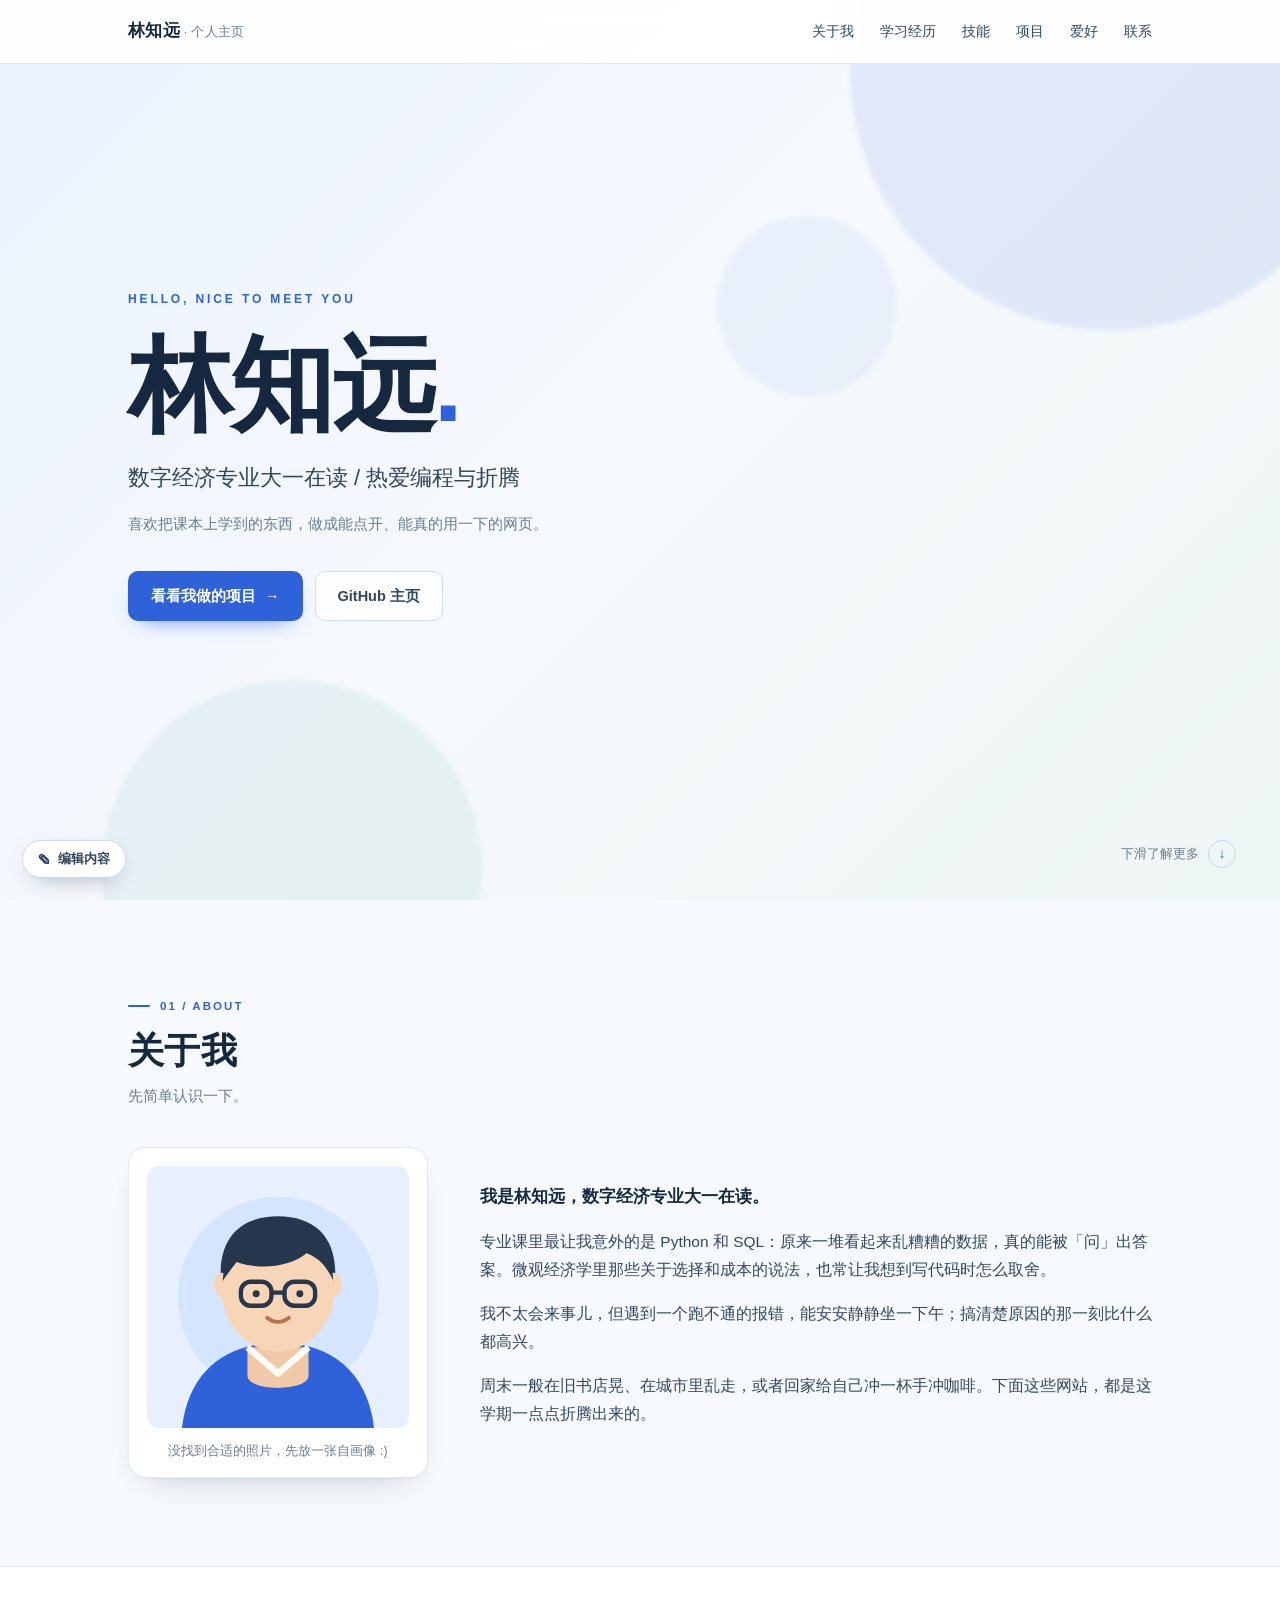
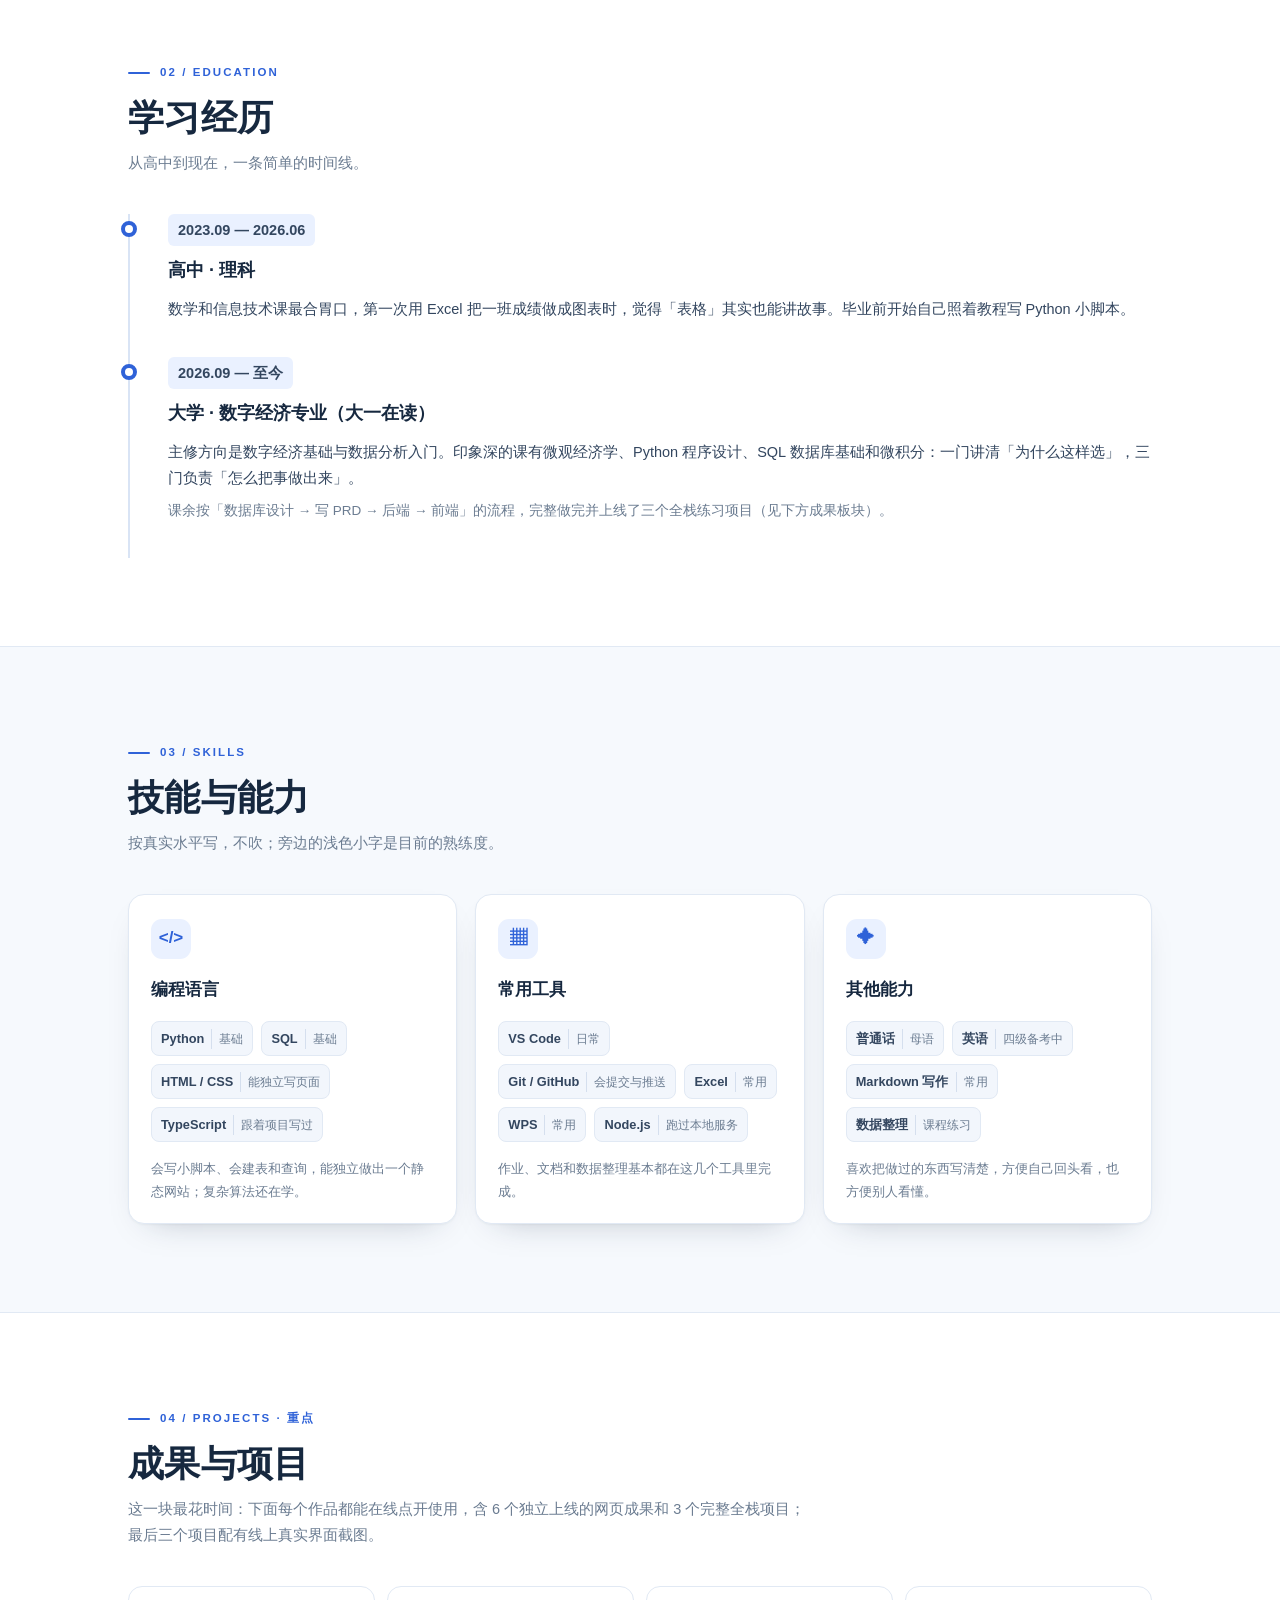
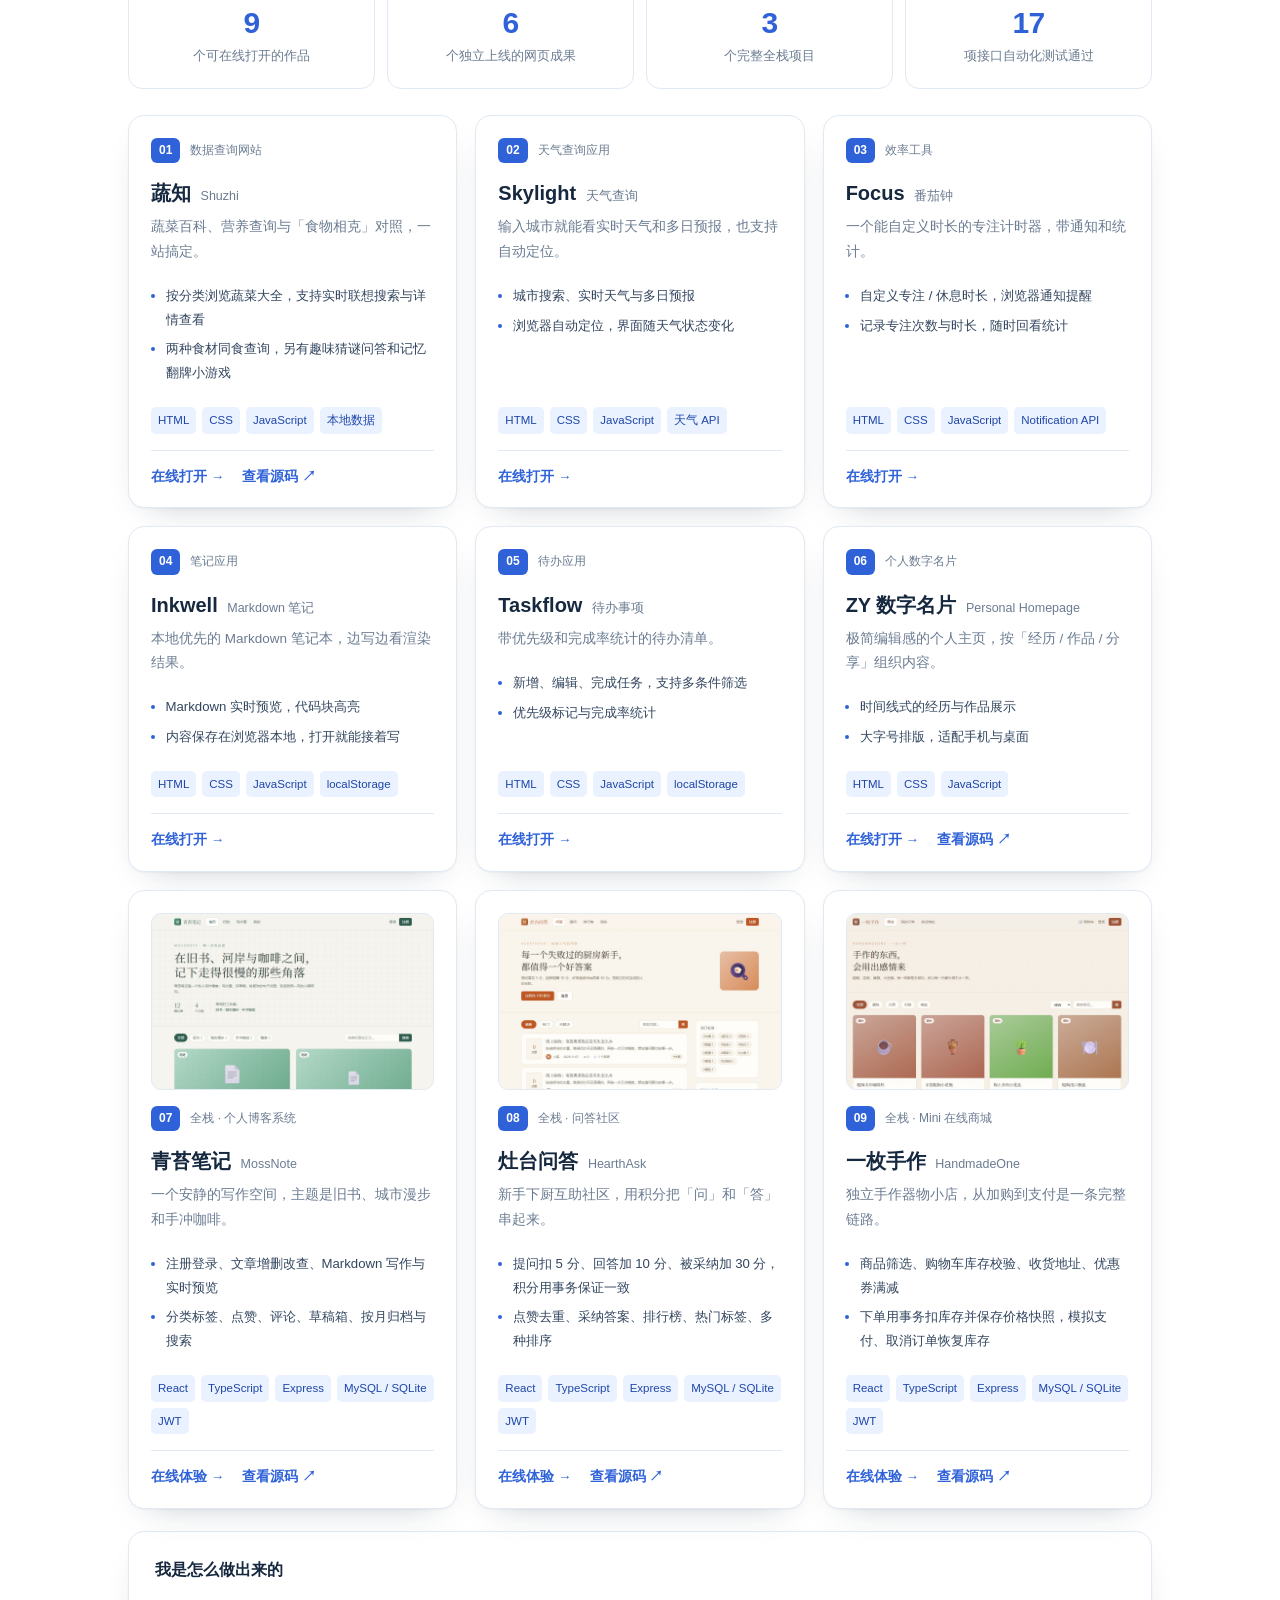
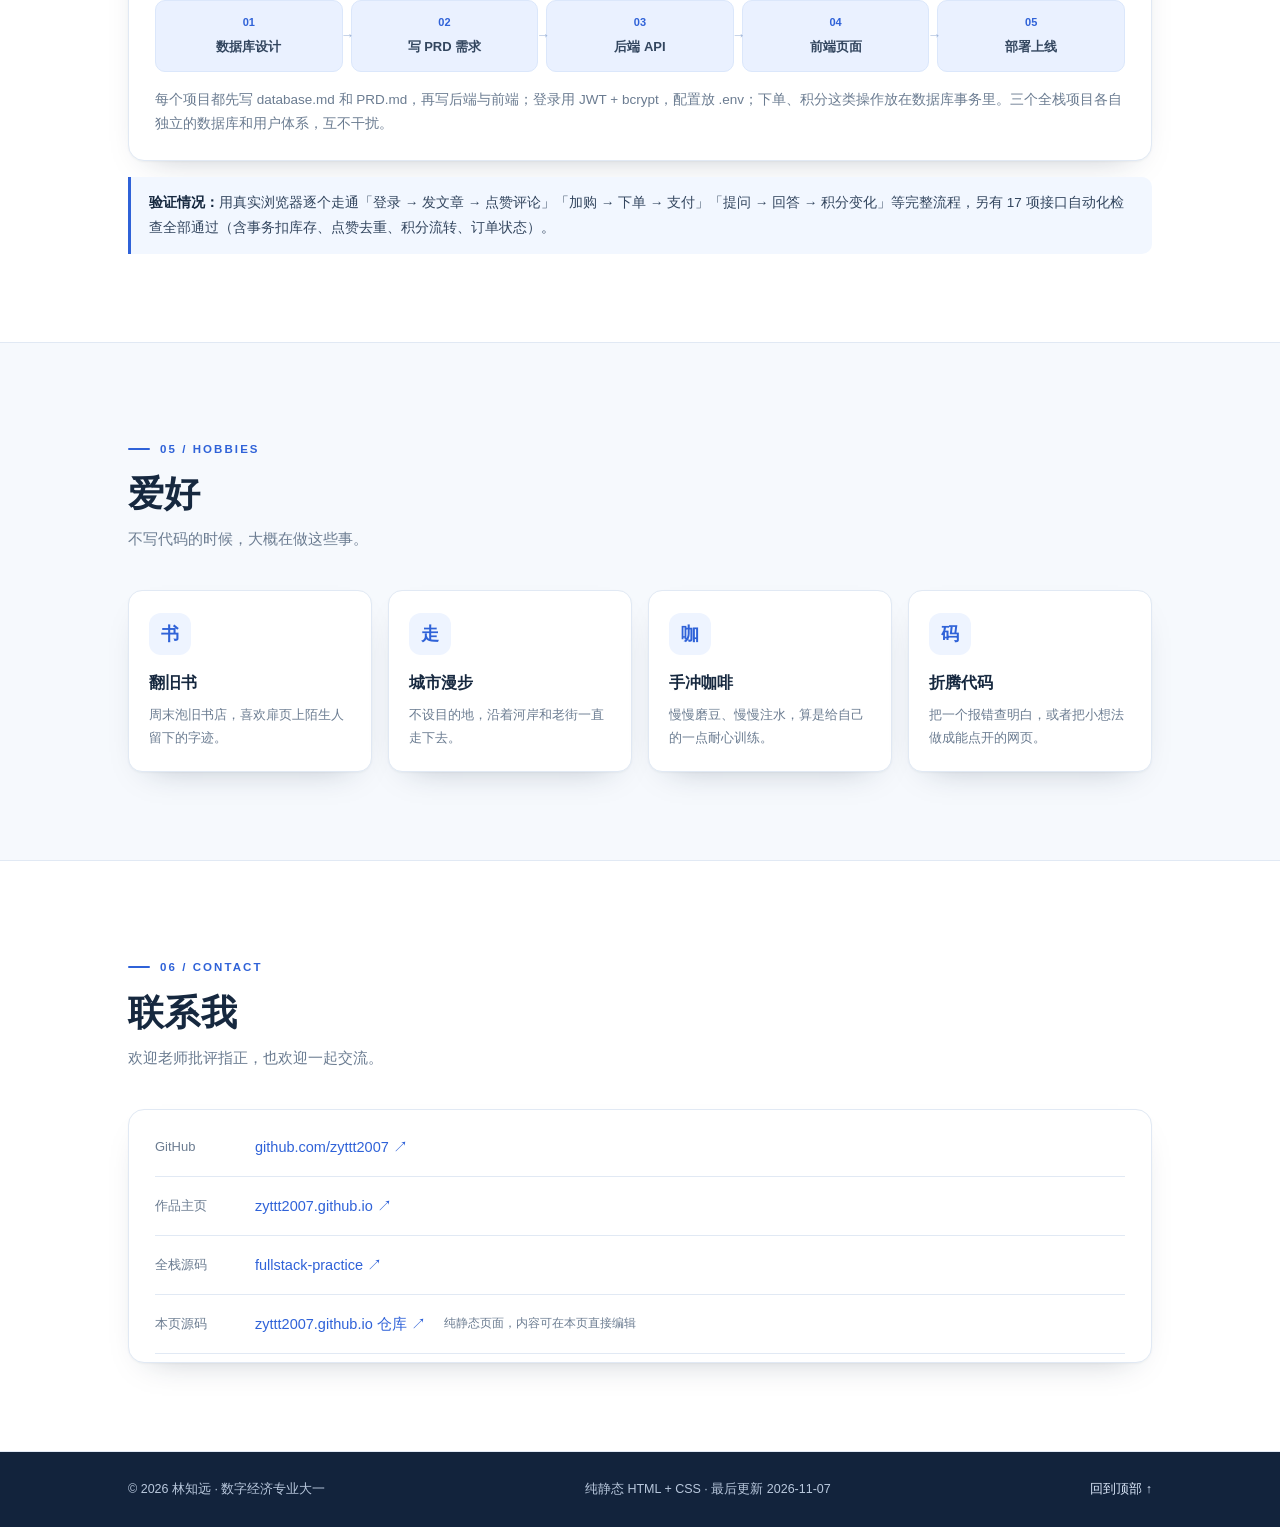
==== commit 0a878162: "移除前端作品集；三个全栈项目加入线上真实界面截图" ====
--- a/index.html
+++ b/index.html
@@ -171,18 +171,19 @@
       <div class="section-head">
         <p class="kicker">04 / PROJECTS · 重点</p>
         <h2>成果与项目</h2>
-        <p class="section-desc" data-text="projectsDesc">这一块最花时间：下面每个作品都能在线点开使用，含 7 个独立上线的网页成果和 3 个完整全栈项目。</p>
+        <p class="section-desc" data-text="projectsDesc">这一块最花时间：下面每个作品都能在线点开使用，含 6 个独立上线的网页成果和 3 个完整全栈项目；最后三个项目配有线上真实界面截图。</p>
       </div>
 
       <div class="stats" id="stats" data-list="stats" aria-label="项目数据概览">
-        <div class="stat"><b>10</b><span>个可在线打开的作品</span></div>
-        <div class="stat"><b>7</b><span>个独立上线的网页成果</span></div>
+        <div class="stat"><b>9</b><span>个可在线打开的作品</span></div>
+        <div class="stat"><b>6</b><span>个独立上线的网页成果</span></div>
         <div class="stat"><b>3</b><span>个完整全栈项目</span></div>
         <div class="stat"><b>17</b><span>项接口自动化测试通过</span></div>
       </div>
 
       <div class="project-grid" id="project-grid" data-list="projects">
         <article class="project-card">
+
           <div class="project-top">
             <span class="project-no">01</span>
             <span class="project-kind">数据查询网站</span>
@@ -194,19 +195,9 @@
           <div class="project-links"><a href="https://zyttt2007.github.io/shuzhi/" target="_blank" rel="noreferrer">在线打开 →</a><a href="https://github.com/zyttt2007/shuzhi" target="_blank" rel="noreferrer">查看源码 ↗</a></div>
         </article>
         <article class="project-card">
+
           <div class="project-top">
             <span class="project-no">02</span>
-            <span class="project-kind">个人作品集</span>
-          </div>
-          <h3>前端作品集 <span>Portfolio</span></h3>
-          <p class="project-desc">用 React + TypeScript 写的作品集，集中展示技能、项目与联系方式。</p>
-          <ul class="feature-list"><li>组件化页面结构，技能与项目分区展示</li><li>响应式布局，桌面与手机都能正常浏览</li></ul>
-          <div class="tech-row"><span>React</span><span>TypeScript</span><span>前端工程化</span></div>
-          <div class="project-links"><a href="https://zyttt2007.github.io/yizhou-portfolio/" target="_blank" rel="noreferrer">在线打开 →</a><a href="https://github.com/zyttt2007/yizhou-portfolio" target="_blank" rel="noreferrer">查看源码 ↗</a></div>
-        </article>
-        <article class="project-card">
-          <div class="project-top">
-            <span class="project-no">03</span>
             <span class="project-kind">天气查询应用</span>
           </div>
           <h3>Skylight <span>天气查询</span></h3>
@@ -216,8 +207,9 @@
           <div class="project-links"><a href="https://yizhou-weather-1025.netlify.app" target="_blank" rel="noreferrer">在线打开 →</a></div>
         </article>
         <article class="project-card">
-          <div class="project-top">
-            <span class="project-no">04</span>
+
+          <div class="project-top">
+            <span class="project-no">03</span>
             <span class="project-kind">效率工具</span>
           </div>
           <h3>Focus <span>番茄钟</span></h3>
@@ -227,8 +219,9 @@
           <div class="project-links"><a href="https://yizhou-pomodoro-1025.netlify.app" target="_blank" rel="noreferrer">在线打开 →</a></div>
         </article>
         <article class="project-card">
-          <div class="project-top">
-            <span class="project-no">05</span>
+
+          <div class="project-top">
+            <span class="project-no">04</span>
             <span class="project-kind">笔记应用</span>
           </div>
           <h3>Inkwell <span>Markdown 笔记</span></h3>
@@ -238,8 +231,9 @@
           <div class="project-links"><a href="https://yizhou-notes-1025.netlify.app" target="_blank" rel="noreferrer">在线打开 →</a></div>
         </article>
         <article class="project-card">
-          <div class="project-top">
-            <span class="project-no">06</span>
+
+          <div class="project-top">
+            <span class="project-no">05</span>
             <span class="project-kind">待办应用</span>
           </div>
           <h3>Taskflow <span>待办事项</span></h3>
@@ -249,8 +243,9 @@
           <div class="project-links"><a href="https://yizhou-todo-1025.netlify.app" target="_blank" rel="noreferrer">在线打开 →</a></div>
         </article>
         <article class="project-card">
-          <div class="project-top">
-            <span class="project-no">07</span>
+
+          <div class="project-top">
+            <span class="project-no">06</span>
             <span class="project-kind">个人数字名片</span>
           </div>
           <h3>ZY 数字名片 <span>Personal Homepage</span></h3>
@@ -260,8 +255,10 @@
           <div class="project-links"><a href="https://zyttt2007.github.io/zy-homepage/" target="_blank" rel="noreferrer">在线打开 →</a><a href="https://github.com/zyttt2007/zy-homepage" target="_blank" rel="noreferrer">查看源码 ↗</a></div>
         </article>
         <article class="project-card">
-          <div class="project-top">
-            <span class="project-no">08</span>
+
+          <a class="project-cover-link" href="https://fullstack-projects.app.workbuddy.host/blog/?sharecode=G66VMBWKQ5" target="_blank" rel="noreferrer"><img class="project-cover" src="images/img-blog.jpg" alt="青苔笔记 网站真实界面截图" loading="lazy" /></a>
+          <div class="project-top">
+            <span class="project-no">07</span>
             <span class="project-kind">全栈 · 个人博客系统</span>
           </div>
           <h3>青苔笔记 <span>MossNote</span></h3>
@@ -271,8 +268,10 @@
           <div class="project-links"><a href="https://fullstack-projects.app.workbuddy.host/blog/?sharecode=G66VMBWKQ5" target="_blank" rel="noreferrer">在线体验 →</a><a href="https://github.com/zyttt2007/fullstack-practice" target="_blank" rel="noreferrer">查看源码 ↗</a></div>
         </article>
         <article class="project-card">
-          <div class="project-top">
-            <span class="project-no">09</span>
+
+          <a class="project-cover-link" href="https://fullstack-projects.app.workbuddy.host/community/?sharecode=G66VMBWKQ5" target="_blank" rel="noreferrer"><img class="project-cover" src="images/img-community.jpg" alt="灶台问答 网站真实界面截图" loading="lazy" /></a>
+          <div class="project-top">
+            <span class="project-no">08</span>
             <span class="project-kind">全栈 · 问答社区</span>
           </div>
           <h3>灶台问答 <span>HearthAsk</span></h3>
@@ -282,8 +281,10 @@
           <div class="project-links"><a href="https://fullstack-projects.app.workbuddy.host/community/?sharecode=G66VMBWKQ5" target="_blank" rel="noreferrer">在线体验 →</a><a href="https://github.com/zyttt2007/fullstack-practice" target="_blank" rel="noreferrer">查看源码 ↗</a></div>
         </article>
         <article class="project-card">
-          <div class="project-top">
-            <span class="project-no">10</span>
+
+          <a class="project-cover-link" href="https://fullstack-projects.app.workbuddy.host/shop/?sharecode=G66VMBWKQ5" target="_blank" rel="noreferrer"><img class="project-cover" src="images/img-shop.jpg" alt="一枚手作 网站真实界面截图" loading="lazy" /></a>
+          <div class="project-top">
+            <span class="project-no">09</span>
             <span class="project-kind">全栈 · Mini 在线商城</span>
           </div>
           <h3>一枚手作 <span>HandmadeOne</span></h3>
@@ -356,7 +357,7 @@
   </div>
 </footer>
 
-<script id="site-data" type="application/json">{"version":1,"name":"林知远","heroSub":"数字经济专业大一在读 / 热爱编程与折腾","heroDesc":"喜欢把课本上学到的东西，做成能点开、能真的用一下的网页。","aboutDesc":"先简单认识一下。","about":["我是林知远，数字经济专业大一在读。","专业课里最让我意外的是 Python 和 SQL：原来一堆看起来乱糟糟的数据，真的能被「问」出答案。微观经济学里那些关于选择和成本的说法，也常让我想到写代码时怎么取舍。","我不太会来事儿，但遇到一个跑不通的报错，能安安静静坐一下午；搞清楚原因的那一刻比什么都高兴。","周末一般在旧书店晃、在城市里乱走，或者回家给自己冲一杯手冲咖啡。下面这些网站，都是这学期一点点折腾出来的。"],"educationDesc":"从高中到现在，一条简单的时间线。","education":[{"date":"2023.09 — 2026.06","title":"高中 · 理科","desc":"数学和信息技术课最合胃口，第一次用 Excel 把一班成绩做成图表时，觉得「表格」其实也能讲故事。毕业前开始自己照着教程写 Python 小脚本。","extra":""},{"date":"2026.09 — 至今","title":"大学 · 数字经济专业（大一在读）","desc":"主修方向是数字经济基础与数据分析入门。印象深的课有微观经济学、Python 程序设计、SQL 数据库基础和微积分：一门讲清「为什么这样选」，三门负责「怎么把事做出来」。","extra":"课余按「数据库设计 → 写 PRD → 后端 → 前端」的流程，完整做完并上线了三个全栈练习项目（见下方成果板块）。"}],"skillsDesc":"按真实水平写，不吹；旁边的浅色小字是目前的熟练度。","skills":[{"icon":"<\/>","title":"编程语言","tags":[["Python","基础"],["SQL","基础"],["HTML / CSS","能独立写页面"],["TypeScript","跟着项目写过"]],"note":"会写小脚本、会建表和查询，能独立做出一个静态网站；复杂算法还在学。"},{"icon":"▦","title":"常用工具","tags":[["VS Code","日常"],["Git / GitHub","会提交与推送"],["Excel","常用"],["WPS","常用"],["Node.js","跑过本地服务"]],"note":"作业、文档和数据整理基本都在这几个工具里完成。"},{"icon":"✦","title":"其他能力","tags":[["普通话","母语"],["英语","四级备考中"],["Markdown 写作","常用"],["数据整理","课程练习"]],"note":"喜欢把做过的东西写清楚，方便自己回头看，也方便别人看懂。"}],"projectsDesc":"这一块最花时间：下面每个作品都能在线点开使用，含 7 个独立上线的网页成果和 3 个完整全栈项目。","stats":[["10","个可在线打开的作品"],["7","个独立上线的网页成果"],["3","个完整全栈项目"],["17","项接口自动化测试通过"]],"projects":[{"kind":"数据查询网站","name":"蔬知","en":"Shuzhi","desc":"蔬菜百科、营养查询与「食物相克」对照，一站搞定。","features":["按分类浏览蔬菜大全，支持实时联想搜索与详情查看","两种食材同食查询，另有趣味猜谜问答和记忆翻牌小游戏"],"tech":["HTML","CSS","JavaScript","本地数据"],"links":[{"label":"在线打开 →","url":"https://zyttt2007.github.io/shuzhi/"},{"label":"查看源码 ↗","url":"https://github.com/zyttt2007/shuzhi"}]},{"kind":"个人作品集","name":"前端作品集","en":"Portfolio","desc":"用 React + TypeScript 写的作品集，集中展示技能、项目与联系方式。","features":["组件化页面结构，技能与项目分区展示","响应式布局，桌面与手机都能正常浏览"],"tech":["React","TypeScript","前端工程化"],"links":[{"label":"在线打开 →","url":"https://zyttt2007.github.io/yizhou-portfolio/"},{"label":"查看源码 ↗","url":"https://github.com/zyttt2007/yizhou-portfolio"}]},{"kind":"天气查询应用","name":"Skylight","en":"天气查询","desc":"输入城市就能看实时天气和多日预报，也支持自动定位。","features":["城市搜索、实时天气与多日预报","浏览器自动定位，界面随天气状态变化"],"tech":["HTML","CSS","JavaScript","天气 API"],"links":[{"label":"在线打开 →","url":"https://yizhou-weather-1025.netlify.app"}]},{"kind":"效率工具","name":"Focus","en":"番茄钟","desc":"一个能自定义时长的专注计时器，带通知和统计。","features":["自定义专注 / 休息时长，浏览器通知提醒","记录专注次数与时长，随时回看统计"],"tech":["HTML","CSS","JavaScript","Notification API"],"links":[{"label":"在线打开 →","url":"https://yizhou-pomodoro-1025.netlify.app"}]},{"kind":"笔记应用","name":"Inkwell","en":"Markdown 笔记","desc":"本地优先的 Markdown 笔记本，边写边看渲染结果。","features":["Markdown 实时预览，代码块高亮","内容保存在浏览器本地，打开就能接着写"],"tech":["HTML","CSS","JavaScript","localStorage"],"links":[{"label":"在线打开 →","url":"https://yizhou-notes-1025.netlify.app"}]},{"kind":"待办应用","name":"Taskflow","en":"待办事项","desc":"带优先级和完成率统计的待办清单。","features":["新增、编辑、完成任务，支持多条件筛选","优先级标记与完成率统计"],"tech":["HTML","CSS","JavaScript","localStorage"],"links":[{"label":"在线打开 →","url":"https://yizhou-todo-1025.netlify.app"}]},{"kind":"个人数字名片","name":"ZY 数字名片","en":"Personal Homepage","desc":"极简编辑感的个人主页，按「经历 / 作品 / 分享」组织内容。","features":["时间线式的经历与作品展示","大字号排版，适配手机与桌面"],"tech":["HTML","CSS","JavaScript"],"links":[{"label":"在线打开 →","url":"https://zyttt2007.github.io/zy-homepage/"},{"label":"查看源码 ↗","url":"https://github.com/zyttt2007/zy-homepage"}]},{"kind":"全栈 · 个人博客系统","name":"青苔笔记","en":"MossNote","desc":"一个安静的写作空间，主题是旧书、城市漫步和手冲咖啡。","features":["注册登录、文章增删改查、Markdown 写作与实时预览","分类标签、点赞、评论、草稿箱、按月归档与搜索"],"tech":["React","TypeScript","Express","MySQL / SQLite","JWT"],"links":[{"label":"在线体验 →","url":"https://fullstack-projects.app.workbuddy.host/blog/?sharecode=G66VMBWKQ5"},{"label":"查看源码 ↗","url":"https://github.com/zyttt2007/fullstack-practice"}]},{"kind":"全栈 · 问答社区","name":"灶台问答","en":"HearthAsk","desc":"新手下厨互助社区，用积分把「问」和「答」串起来。","features":["提问扣 5 分、回答加 10 分、被采纳加 30 分，积分用事务保证一致","点赞去重、采纳答案、排行榜、热门标签、多种排序"],"tech":["React","TypeScript","Express","MySQL / SQLite","JWT"],"links":[{"label":"在线体验 →","url":"https://fullstack-projects.app.workbuddy.host/community/?sharecode=G66VMBWKQ5"},{"label":"查看源码 ↗","url":"https://github.com/zyttt2007/fullstack-practice"}]},{"kind":"全栈 · Mini 在线商城","name":"一枚手作","en":"HandmadeOne","desc":"独立手作器物小店，从加购到支付是一条完整链路。","features":["商品筛选、购物车库存校验、收货地址、优惠券满减","下单用事务扣库存并保存价格快照，模拟支付、取消订单恢复库存"],"tech":["React","TypeScript","Express","MySQL / SQLite","JWT"],"links":[{"label":"在线体验 →","url":"https://fullstack-projects.app.workbuddy.host/shop/?sharecode=G66VMBWKQ5"},{"label":"查看源码 ↗","url":"https://github.com/zyttt2007/fullstack-practice"}]}],"processTitle":"我是怎么做出来的","processText":"每个项目都先写 database.md 和 PRD.md，再写后端与前端；登录用 JWT + bcrypt，配置放 .env；下单、积分这类操作放在数据库事务里。三个全栈项目各自独立的数据库和用户体系，互不干扰。","verifyText":"用真实浏览器逐个走通「登录 → 发文章 → 点赞评论」「加购 → 下单 → 支付」「提问 → 回答 → 积分变化」等完整流程，另有 17 项接口自动化检查全部通过（含事务扣库存、点赞去重、积分流转、订单状态）。","hobbiesDesc":"不写代码的时候，大概在做这些事。","hobbies":[{"mark":"书","title":"翻旧书","desc":"周末泡旧书店，喜欢扉页上陌生人留下的字迹。"},{"mark":"走","title":"城市漫步","desc":"不设目的地，沿着河岸和老街一直走下去。"},{"mark":"咖","title":"手冲咖啡","desc":"慢慢磨豆、慢慢注水，算是给自己的一点耐心训练。"},{"mark":"码","title":"折腾代码","desc":"把一个报错查明白，或者把小想法做成能点开的网页。"}],"contactDesc":"欢迎老师批评指正，也欢迎一起交流。","contacts":[{"label":"GitHub","text":"github.com/zyttt2007 ↗","url":"https://github.com/zyttt2007","note":""},{"label":"作品主页","text":"zyttt2007.github.io ↗","url":"https://zyttt2007.github.io/","note":""},{"label":"全栈源码","text":"fullstack-practice ↗","url":"https://github.com/zyttt2007/fullstack-practice","note":""},{"label":"本页源码","text":"zyttt2007.github.io 仓库 ↗","url":"https://github.com/zyttt2007/zyttt2007.github.io","note":"纯静态页面，内容可在本页直接编辑"}],"footerLeft":"© 2026 林知远 · 数字经济专业大一","footerRight":"纯静态 HTML + CSS · 最后更新 2026-11-07"}</script>
+<script id="site-data" type="application/json">{"version":1,"name":"林知远","heroSub":"数字经济专业大一在读 / 热爱编程与折腾","heroDesc":"喜欢把课本上学到的东西，做成能点开、能真的用一下的网页。","aboutDesc":"先简单认识一下。","about":["我是林知远，数字经济专业大一在读。","专业课里最让我意外的是 Python 和 SQL：原来一堆看起来乱糟糟的数据，真的能被「问」出答案。微观经济学里那些关于选择和成本的说法，也常让我想到写代码时怎么取舍。","我不太会来事儿，但遇到一个跑不通的报错，能安安静静坐一下午；搞清楚原因的那一刻比什么都高兴。","周末一般在旧书店晃、在城市里乱走，或者回家给自己冲一杯手冲咖啡。下面这些网站，都是这学期一点点折腾出来的。"],"educationDesc":"从高中到现在，一条简单的时间线。","education":[{"date":"2023.09 — 2026.06","title":"高中 · 理科","desc":"数学和信息技术课最合胃口，第一次用 Excel 把一班成绩做成图表时，觉得「表格」其实也能讲故事。毕业前开始自己照着教程写 Python 小脚本。","extra":""},{"date":"2026.09 — 至今","title":"大学 · 数字经济专业（大一在读）","desc":"主修方向是数字经济基础与数据分析入门。印象深的课有微观经济学、Python 程序设计、SQL 数据库基础和微积分：一门讲清「为什么这样选」，三门负责「怎么把事做出来」。","extra":"课余按「数据库设计 → 写 PRD → 后端 → 前端」的流程，完整做完并上线了三个全栈练习项目（见下方成果板块）。"}],"skillsDesc":"按真实水平写，不吹；旁边的浅色小字是目前的熟练度。","skills":[{"icon":"<\/>","title":"编程语言","tags":[["Python","基础"],["SQL","基础"],["HTML / CSS","能独立写页面"],["TypeScript","跟着项目写过"]],"note":"会写小脚本、会建表和查询，能独立做出一个静态网站；复杂算法还在学。"},{"icon":"▦","title":"常用工具","tags":[["VS Code","日常"],["Git / GitHub","会提交与推送"],["Excel","常用"],["WPS","常用"],["Node.js","跑过本地服务"]],"note":"作业、文档和数据整理基本都在这几个工具里完成。"},{"icon":"✦","title":"其他能力","tags":[["普通话","母语"],["英语","四级备考中"],["Markdown 写作","常用"],["数据整理","课程练习"]],"note":"喜欢把做过的东西写清楚，方便自己回头看，也方便别人看懂。"}],"projectsDesc":"这一块最花时间：下面每个作品都能在线点开使用，含 6 个独立上线的网页成果和 3 个完整全栈项目；最后三个项目配有线上真实界面截图。","stats":[["9","个可在线打开的作品"],["6","个独立上线的网页成果"],["3","个完整全栈项目"],["17","项接口自动化测试通过"]],"projects":[{"kind":"数据查询网站","name":"蔬知","en":"Shuzhi","desc":"蔬菜百科、营养查询与「食物相克」对照，一站搞定。","features":["按分类浏览蔬菜大全，支持实时联想搜索与详情查看","两种食材同食查询，另有趣味猜谜问答和记忆翻牌小游戏"],"tech":["HTML","CSS","JavaScript","本地数据"],"links":[{"label":"在线打开 →","url":"https://zyttt2007.github.io/shuzhi/"},{"label":"查看源码 ↗","url":"https://github.com/zyttt2007/shuzhi"}]},{"kind":"天气查询应用","name":"Skylight","en":"天气查询","desc":"输入城市就能看实时天气和多日预报，也支持自动定位。","features":["城市搜索、实时天气与多日预报","浏览器自动定位，界面随天气状态变化"],"tech":["HTML","CSS","JavaScript","天气 API"],"links":[{"label":"在线打开 →","url":"https://yizhou-weather-1025.netlify.app"}]},{"kind":"效率工具","name":"Focus","en":"番茄钟","desc":"一个能自定义时长的专注计时器，带通知和统计。","features":["自定义专注 / 休息时长，浏览器通知提醒","记录专注次数与时长，随时回看统计"],"tech":["HTML","CSS","JavaScript","Notification API"],"links":[{"label":"在线打开 →","url":"https://yizhou-pomodoro-1025.netlify.app"}]},{"kind":"笔记应用","name":"Inkwell","en":"Markdown 笔记","desc":"本地优先的 Markdown 笔记本，边写边看渲染结果。","features":["Markdown 实时预览，代码块高亮","内容保存在浏览器本地，打开就能接着写"],"tech":["HTML","CSS","JavaScript","localStorage"],"links":[{"label":"在线打开 →","url":"https://yizhou-notes-1025.netlify.app"}]},{"kind":"待办应用","name":"Taskflow","en":"待办事项","desc":"带优先级和完成率统计的待办清单。","features":["新增、编辑、完成任务，支持多条件筛选","优先级标记与完成率统计"],"tech":["HTML","CSS","JavaScript","localStorage"],"links":[{"label":"在线打开 →","url":"https://yizhou-todo-1025.netlify.app"}]},{"kind":"个人数字名片","name":"ZY 数字名片","en":"Personal Homepage","desc":"极简编辑感的个人主页，按「经历 / 作品 / 分享」组织内容。","features":["时间线式的经历与作品展示","大字号排版，适配手机与桌面"],"tech":["HTML","CSS","JavaScript"],"links":[{"label":"在线打开 →","url":"https://zyttt2007.github.io/zy-homepage/"},{"label":"查看源码 ↗","url":"https://github.com/zyttt2007/zy-homepage"}]},{"kind":"全栈 · 个人博客系统","image":"images/img-blog.jpg","name":"青苔笔记","en":"MossNote","desc":"一个安静的写作空间，主题是旧书、城市漫步和手冲咖啡。","features":["注册登录、文章增删改查、Markdown 写作与实时预览","分类标签、点赞、评论、草稿箱、按月归档与搜索"],"tech":["React","TypeScript","Express","MySQL / SQLite","JWT"],"links":[{"label":"在线体验 →","url":"https://fullstack-projects.app.workbuddy.host/blog/?sharecode=G66VMBWKQ5"},{"label":"查看源码 ↗","url":"https://github.com/zyttt2007/fullstack-practice"}]},{"kind":"全栈 · 问答社区","image":"images/img-community.jpg","name":"灶台问答","en":"HearthAsk","desc":"新手下厨互助社区，用积分把「问」和「答」串起来。","features":["提问扣 5 分、回答加 10 分、被采纳加 30 分，积分用事务保证一致","点赞去重、采纳答案、排行榜、热门标签、多种排序"],"tech":["React","TypeScript","Express","MySQL / SQLite","JWT"],"links":[{"label":"在线体验 →","url":"https://fullstack-projects.app.workbuddy.host/community/?sharecode=G66VMBWKQ5"},{"label":"查看源码 ↗","url":"https://github.com/zyttt2007/fullstack-practice"}]},{"kind":"全栈 · Mini 在线商城","image":"images/img-shop.jpg","name":"一枚手作","en":"HandmadeOne","desc":"独立手作器物小店，从加购到支付是一条完整链路。","features":["商品筛选、购物车库存校验、收货地址、优惠券满减","下单用事务扣库存并保存价格快照，模拟支付、取消订单恢复库存"],"tech":["React","TypeScript","Express","MySQL / SQLite","JWT"],"links":[{"label":"在线体验 →","url":"https://fullstack-projects.app.workbuddy.host/shop/?sharecode=G66VMBWKQ5"},{"label":"查看源码 ↗","url":"https://github.com/zyttt2007/fullstack-practice"}]}],"processTitle":"我是怎么做出来的","processText":"每个项目都先写 database.md 和 PRD.md，再写后端与前端；登录用 JWT + bcrypt，配置放 .env；下单、积分这类操作放在数据库事务里。三个全栈项目各自独立的数据库和用户体系，互不干扰。","verifyText":"用真实浏览器逐个走通「登录 → 发文章 → 点赞评论」「加购 → 下单 → 支付」「提问 → 回答 → 积分变化」等完整流程，另有 17 项接口自动化检查全部通过（含事务扣库存、点赞去重、积分流转、订单状态）。","hobbiesDesc":"不写代码的时候，大概在做这些事。","hobbies":[{"mark":"书","title":"翻旧书","desc":"周末泡旧书店，喜欢扉页上陌生人留下的字迹。"},{"mark":"走","title":"城市漫步","desc":"不设目的地，沿着河岸和老街一直走下去。"},{"mark":"咖","title":"手冲咖啡","desc":"慢慢磨豆、慢慢注水，算是给自己的一点耐心训练。"},{"mark":"码","title":"折腾代码","desc":"把一个报错查明白，或者把小想法做成能点开的网页。"}],"contactDesc":"欢迎老师批评指正，也欢迎一起交流。","contacts":[{"label":"GitHub","text":"github.com/zyttt2007 ↗","url":"https://github.com/zyttt2007","note":""},{"label":"作品主页","text":"zyttt2007.github.io ↗","url":"https://zyttt2007.github.io/","note":""},{"label":"全栈源码","text":"fullstack-practice ↗","url":"https://github.com/zyttt2007/fullstack-practice","note":""},{"label":"本页源码","text":"zyttt2007.github.io 仓库 ↗","url":"https://github.com/zyttt2007/zyttt2007.github.io","note":"纯静态页面，内容可在本页直接编辑"}],"footerLeft":"© 2026 林知远 · 数字经济专业大一","footerRight":"纯静态 HTML + CSS · 最后更新 2026-11-07"}</script>
 <script src="editor.js" defer></script>
 </body>
 </html>
--- a/style.css
+++ b/style.css
@@ -1,4 +1,4 @@
-/* 个人介绍网站 · 纯静态样式，无框架、无 JavaScript */
+/* 个人介绍网站 · 纯静态样式（编辑器样式在文件末尾，无框架、无后端） */
 :root{
   --ink:#16283f;
   --ink-2:#33465f;
@@ -180,6 +180,13 @@
   box-shadow:var(--shadow); transition:transform .2s, border-color .2s, box-shadow .2s;
 }
 .project-card:hover{transform:translateY(-3px); border-color:#c9d8f0; box-shadow:0 22px 42px -26px rgba(22,40,63,.42)}
+.project-cover-link{display:block; margin:0 0 16px; border-radius:10px}
+.project-cover-link:hover .project-cover{border-color:var(--blue)}
+.project-cover{
+  display:block; width:100%; aspect-ratio:16/10; object-fit:cover; object-position:top center;
+  border:1px solid var(--line); border-radius:10px; background:#f2f6fc;
+  transition:border-color .18s;
+}
 .project-top{display:flex; align-items:center; gap:10px; margin-bottom:12px}
 .project-no{font-size:12px; font-weight:700; color:#fff; background:var(--blue); border-radius:6px; padding:2px 8px}
 .project-kind{font-size:12px; color:var(--muted)}
@@ -291,6 +298,107 @@
   .contact-label{width:100%; flex-basis:100%}
   .scroll-hint{font-size:11.5px}
 }
+/* ---------- 网页内编辑（只在编辑模式出现） ---------- */
+.edit-fab{
+  position:fixed; left:22px; bottom:22px; z-index:150;
+  display:inline-flex; align-items:center; gap:7px; cursor:pointer;
+  font-family:inherit; font-size:13px; font-weight:600; color:var(--ink-2);
+  background:rgba(255,255,255,.94); border:1px solid #cdd9ec; border-radius:999px;
+  padding:9px 15px; box-shadow:0 8px 24px -12px rgba(22,40,63,.55);
+  backdrop-filter:blur(8px); transition:transform .18s, border-color .18s;
+}
+.edit-fab:hover{transform:translateY(-2px); border-color:var(--blue); color:var(--blue)}
+.edit-bar{display:none; position:fixed; top:64px; left:0; right:0; z-index:140;
+  background:#12233c; color:#dce8fa; border-bottom:1px solid rgba(255,255,255,.12);
+  box-shadow:0 10px 24px -18px rgba(0,0,0,.8);}
+.editing .edit-bar{display:block}
+body.editing{padding-top:52px}
+.edit-bar-inner{max-width:1180px; margin:0 auto; padding:9px 22px;
+  display:flex; align-items:center; gap:14px; flex-wrap:wrap}
+.edit-bar-inner b{font-size:13px; color:#fff; white-space:nowrap}
+.edit-tip{font-size:11.5px; color:#9fb5d4; flex:1; min-width:200px; line-height:1.5}
+.edit-bar-actions{display:flex; gap:6px; flex-wrap:wrap}
+.edit-bar-actions button{
+  font-family:inherit; font-size:12px; cursor:pointer; white-space:nowrap;
+  color:#dce8fa; background:rgba(255,255,255,.08); border:1px solid rgba(255,255,255,.18);
+  border-radius:7px; padding:6px 10px; transition:background .16s;
+}
+.edit-bar-actions button:hover{background:rgba(255,255,255,.18)}
+.edit-bar-actions button.primary{background:#2f62d8; border-color:#2f62d8; color:#fff}
+.edit-bar-actions button.primary:hover{background:#1f47a8}
+.edit-bar-actions button.close{margin-left:4px; color:#fff}
+
+.editing [data-text]{
+  cursor:text; border-radius:5px; outline:1px dashed rgba(47,98,216,.55);
+  outline-offset:3px; background:rgba(47,98,216,.045);
+}
+.editing [data-text]:hover{background:rgba(47,98,216,.11)}
+.item-tools{display:none}
+.editing .item-tools{
+  display:flex; gap:5px; flex-wrap:wrap; align-items:center; margin:0 0 12px;
+  font-size:11px; line-height:1.4; font-weight:400;
+}
+.item-tools button{
+  font-family:inherit; font-size:11px; cursor:pointer; color:var(--blue-deep);
+  background:var(--blue-soft); border:1px solid #d5e2fb; border-radius:6px; padding:3px 8px;
+}
+.item-tools button:hover{background:#dbe8ff}
+.item-tools button.danger{color:#b23b3b; background:#fff1f1; border-color:#f4d2d2}
+.item-tools button.danger:hover{background:#ffe2e2}
+.add-btn{display:none}
+.editing .add-btn{
+  display:flex; align-items:center; justify-content:center; width:100%; min-height:70px;
+  font-family:inherit; font-size:13px; font-weight:600; color:var(--blue);
+  background:rgba(47,98,216,.035); border:1.5px dashed #b8cbea; border-radius:14px;
+  cursor:pointer; grid-column:1 / -1; transition:background .16s, border-color .16s;
+}
+.editing .add-btn:hover{background:rgba(47,98,216,.09); border-color:var(--blue)}
+
+/* 编辑弹窗 */
+.modal-mask{display:none; position:fixed; inset:0; z-index:300; padding:24px;
+  overflow:auto; background:rgba(12,25,45,.52)}
+.modal-mask.open{display:flex}
+.modal-card{
+  width:min(580px,100%); margin:auto; background:#fff; border-radius:16px;
+  box-shadow:0 30px 70px -30px rgba(0,0,0,.6); overflow:hidden;
+}
+.modal-head{display:flex; align-items:center; justify-content:space-between;
+  padding:16px 22px; border-bottom:1px solid var(--line)}
+.modal-head h3{margin:0; font-size:16px}
+.modal-head button{border:0; background:none; cursor:pointer; font-size:16px; color:var(--muted)}
+#modal-fields{padding:18px 22px 4px; display:grid; gap:14px}
+.field{display:block}
+.field > span{display:block; font-size:12.5px; font-weight:600; color:var(--ink-2); margin-bottom:6px}
+.field input,.field textarea{
+  width:100%; font-family:inherit; font-size:14px; color:var(--ink); line-height:1.6;
+  border:1px solid #cfdbeb; border-radius:9px; padding:9px 11px; background:#fbfdff;
+  resize:vertical;
+}
+.field input:focus,.field textarea:focus{outline:2px solid rgba(47,98,216,.35); border-color:var(--blue)}
+.field small{display:block; margin-top:5px; font-size:11.5px; color:var(--muted)}
+.modal-foot{display:flex; justify-content:flex-end; gap:9px; padding:16px 22px 20px}
+.modal-foot button{
+  font-family:inherit; font-size:13.5px; font-weight:600; cursor:pointer;
+  border-radius:9px; padding:9px 18px; border:1px solid #cfdbeb; background:#fff; color:var(--ink-2);
+}
+.modal-foot button.primary{background:var(--blue); border-color:var(--blue); color:#fff}
+.modal-foot button.primary:hover{background:var(--blue-deep)}
+.toast{
+  position:fixed; left:50%; bottom:26px; transform:translate(-50%,16px); z-index:400;
+  background:#12233c; color:#fff; font-size:13px; padding:10px 18px; border-radius:10px;
+  box-shadow:0 14px 34px -16px rgba(0,0,0,.7); opacity:0; pointer-events:none;
+  transition:opacity .2s, transform .2s;
+}
+.toast.show{opacity:1; transform:translate(-50%,0)}
+
+@media (max-width:760px){
+  .edit-fab{left:14px; bottom:14px; padding:8px 12px; font-size:12px}
+  .edit-bar-inner{padding:8px 14px; gap:8px}
+  .edit-tip{display:none}
+  body.editing{padding-top:112px}
+  .edit-bar-actions button{font-size:11.5px; padding:5px 8px}
+}
+
 @media (prefers-reduced-motion:reduce){
   html{scroll-behavior:auto}
   *,*::before,*::after{animation:none !important; transition:none !important}
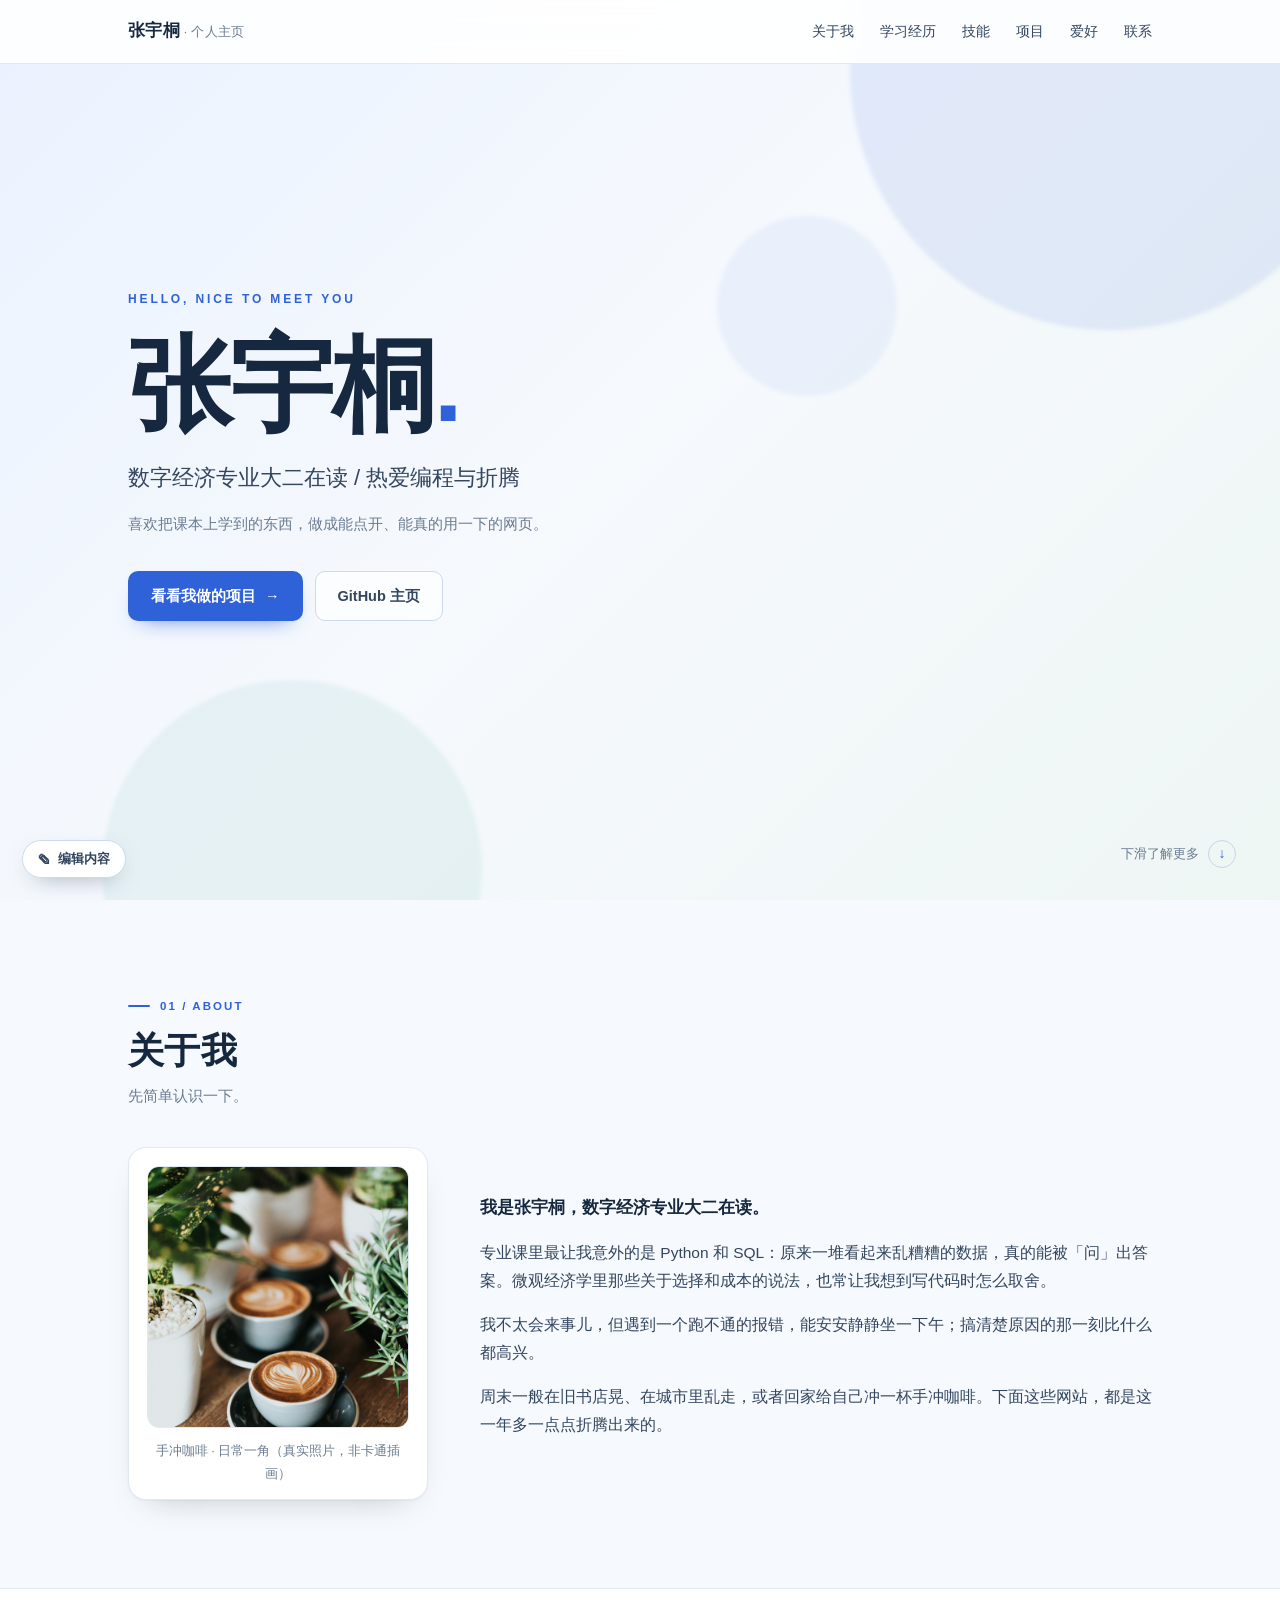
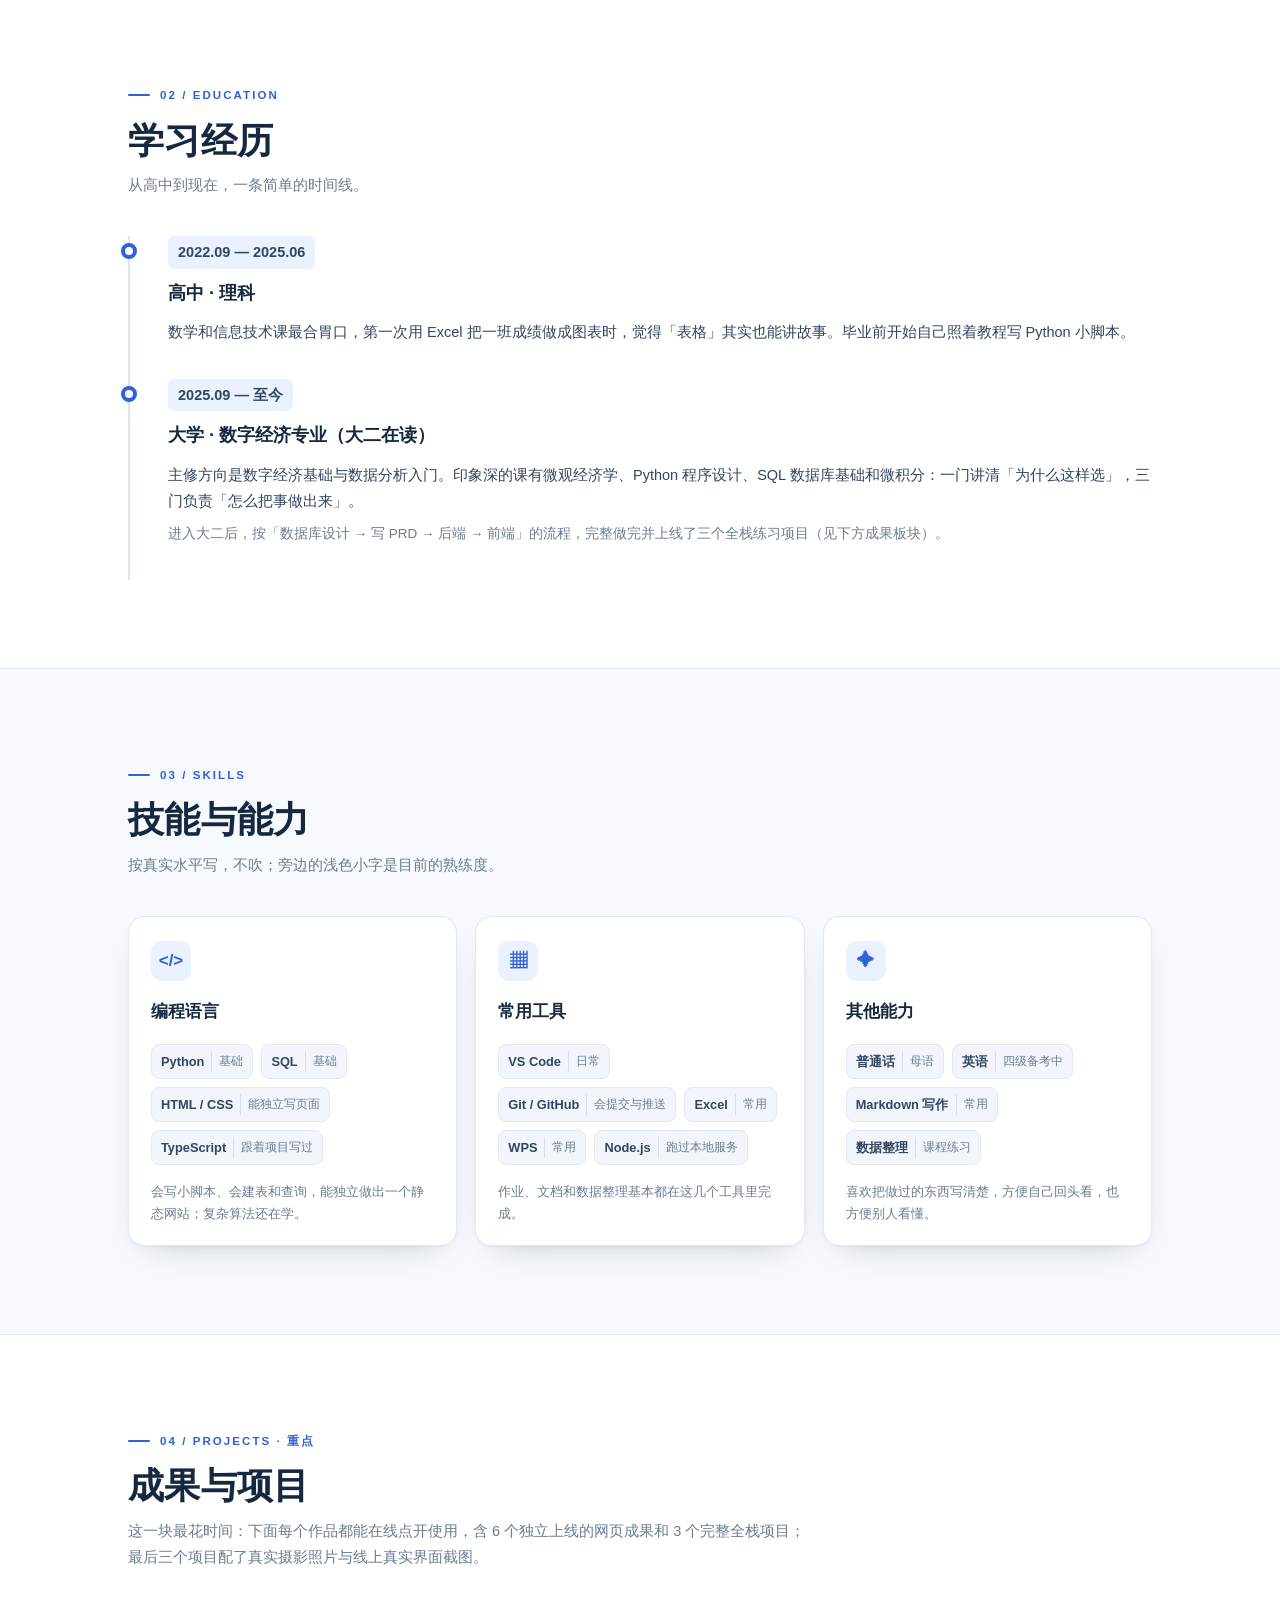
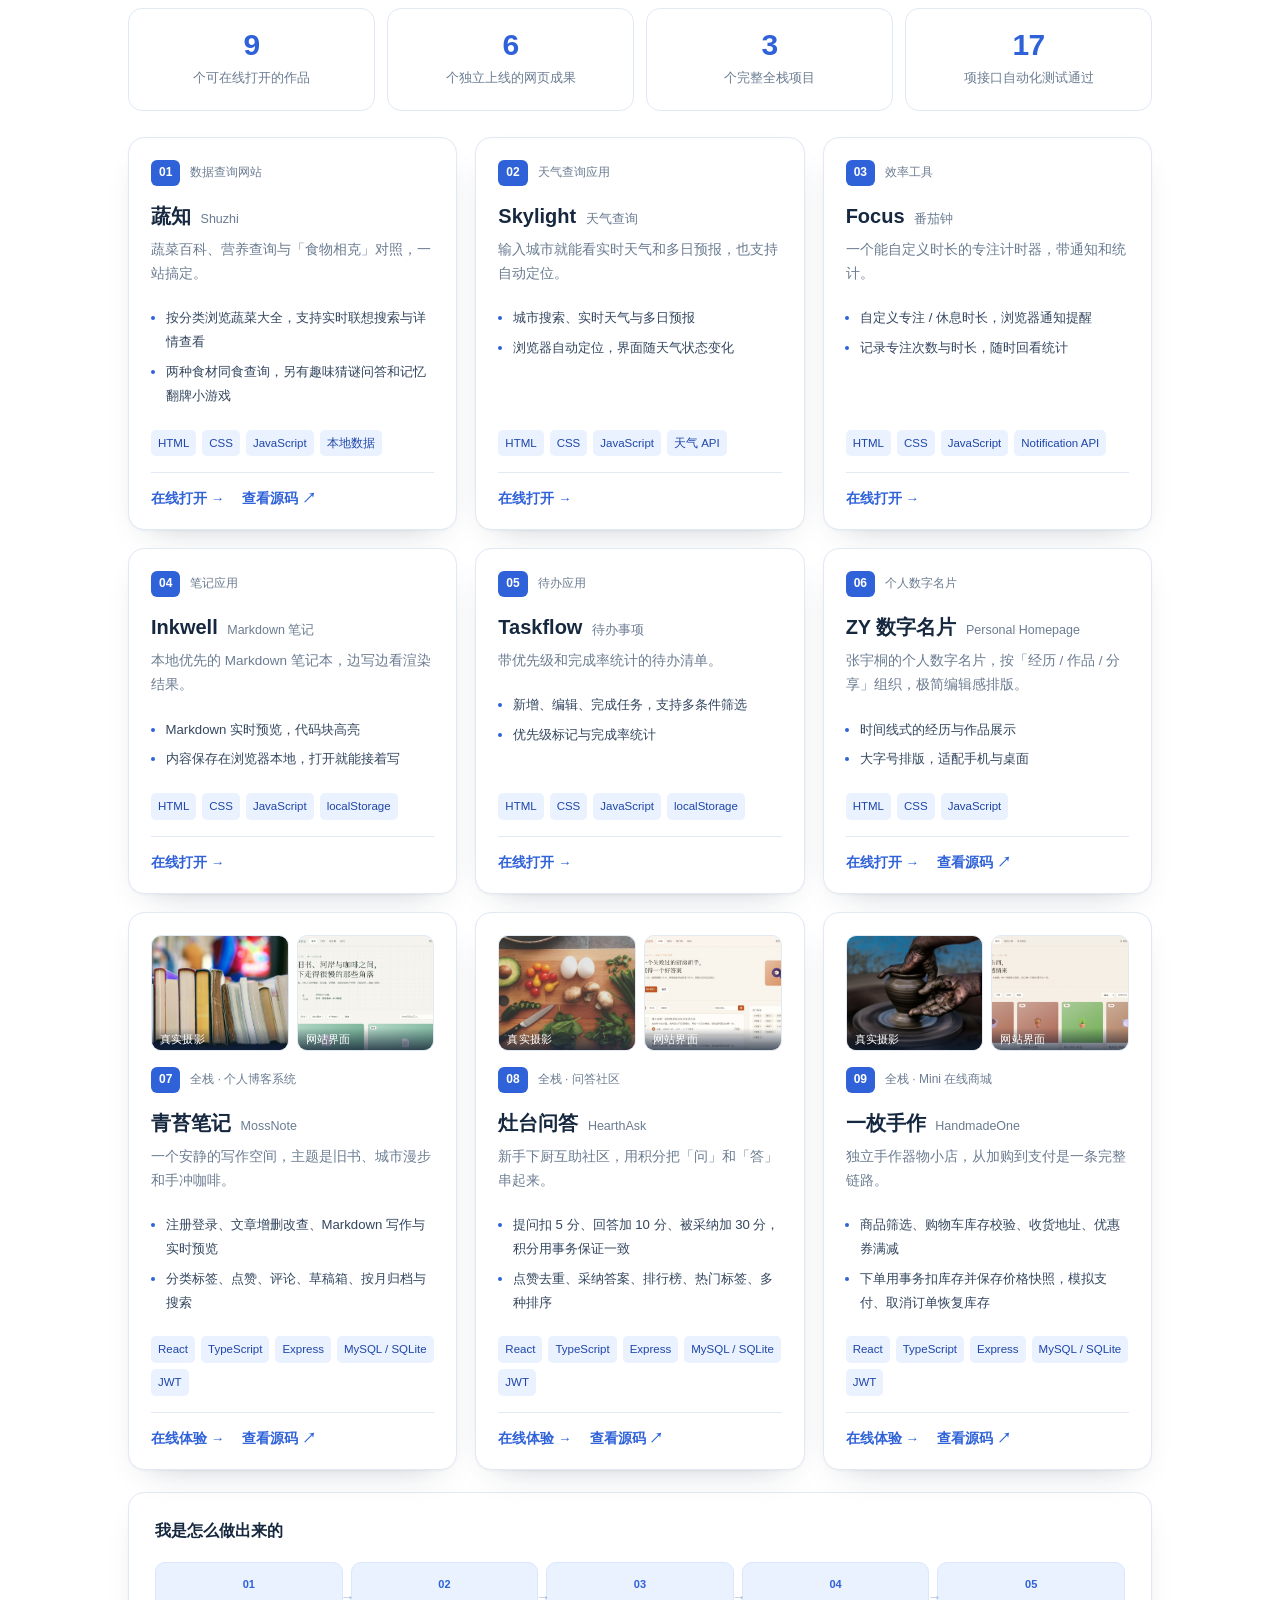
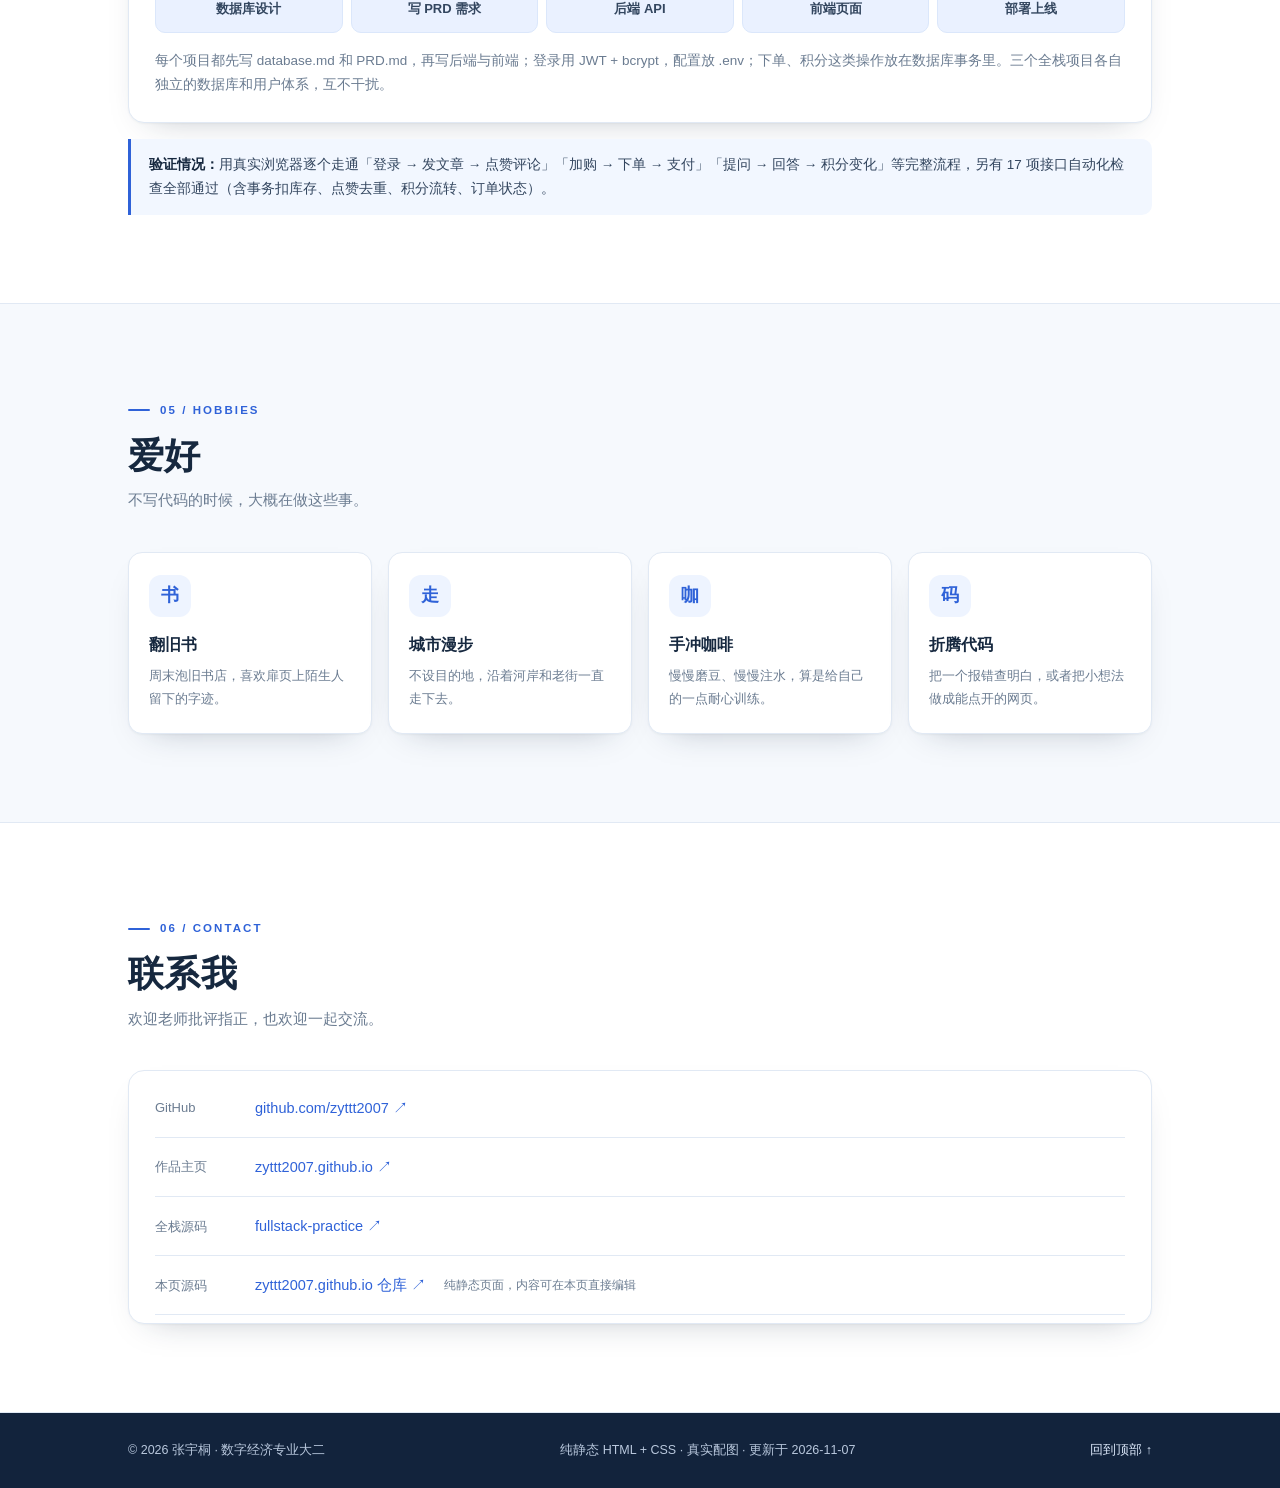
==== commit 3b1f1865: "姓名改为张宇桐（大二）；移除卡通头像；三个全栈项目加入真实摄影配图 + 界面截图" ====
--- a/index.html
+++ b/index.html
@@ -3,9 +3,9 @@
 <head>
 <meta charset="utf-8" />
 <meta name="viewport" content="width=device-width, initial-scale=1" />
-<title>林知远 · 个人介绍网站</title>
-<meta name="description" content="数字经济专业大一学生的个人介绍网站：关于我、学习经历、技能、项目成果、爱好与联系方式。" />
-<link rel="icon" href="data:image/svg+xml,%3Csvg xmlns='http://www.w3.org/2000/svg' viewBox='0 0 100 100'%3E%3Crect width='100' height='100' rx='24' fill='%232f62d8'/%3E%3Ctext x='50' y='69' font-size='56' font-family='Georgia,serif' fill='white' text-anchor='middle'%3EL%3C/text%3E%3C/svg%3E" />
+<title>张宇桐 · 个人介绍网站</title>
+<meta name="description" content="数字经济专业大二学生的个人介绍网站：关于我、学习经历、技能、项目成果、爱好与联系方式。" />
+<link rel="icon" href="data:image/svg+xml,%3Csvg xmlns='http://www.w3.org/2000/svg' viewBox='0 0 100 100'%3E%3Crect width='100' height='100' rx='24' fill='%232f62d8'/%3E%3Ctext x='50' y='69' font-size='56' font-family='Georgia,serif' fill='white' text-anchor='middle'%3EZ%3C/text%3E%3C/svg%3E" />
 <link rel="stylesheet" href="style.css" />
 </head>
 <body>
@@ -22,7 +22,7 @@
 
 <header class="site-header">
   <div class="header-inner">
-    <a class="brand" href="#top"><span data-text="name">林知远</span><span class="brand-sub"> · 个人主页</span></a>
+    <a class="brand" href="#top"><span data-text="name">张宇桐</span><span class="brand-sub"> · 个人主页</span></a>
     <nav class="nav" aria-label="主导航">
       <a href="#about">关于我</a>
       <a href="#education">学习经历</a>
@@ -41,8 +41,8 @@
     <div class="hero-bg" aria-hidden="true"><span></span><span></span><span></span></div>
     <div class="hero-inner">
       <p class="hero-kicker">HELLO, NICE TO MEET YOU</p>
-      <h1><span data-text="name">林知远</span><span class="dot">.</span></h1>
-      <p class="hero-sub" data-text="heroSub">数字经济专业大一在读 / 热爱编程与折腾</p>
+      <h1><span data-text="name">张宇桐</span><span class="dot">.</span></h1>
+      <p class="hero-sub" data-text="heroSub">数字经济专业大二在读 / 热爱编程与折腾</p>
       <p class="hero-desc" data-text="heroDesc">喜欢把课本上学到的东西，做成能点开、能真的用一下的网页。</p>
       <div class="hero-actions">
         <a class="btn btn-primary" href="#projects">看看我做的项目 <span aria-hidden="true">→</span></a>
@@ -62,31 +62,15 @@
       </div>
       <div class="about-grid">
         <figure class="avatar-card">
-          <div class="avatar-art" role="img" aria-label="卡通自画像：戴眼镜、穿连帽衫的学生">
-            <svg viewBox="0 0 240 240" xmlns="http://www.w3.org/2000/svg">
-              <circle cx="120" cy="120" r="120" fill="#e8f0ff" />
-              <circle cx="120" cy="120" r="92" fill="#d6e5ff" />
-              <path d="M32 240c6-52 40-78 88-78s82 26 88 78z" fill="#2f62d8" />
-              <path d="M92 166h56v26c0 15-56 15-56 0z" fill="#f2c9a8" />
-              <ellipse cx="120" cy="112" rx="52" ry="58" fill="#f7d6b7" />
-              <path d="M68 108c-4-40 16-62 52-62s56 22 52 62c-6-14-14-24-26-28-14 12-42 16-64 8-4 6-10 12-14 20z" fill="#26364d" />
-              <path d="M70 98c-10-2-12 18-2 22m102-22c10-2 12 18 2 22" fill="#f7d6b7" />
-              <rect x="86" y="106" width="28" height="22" rx="9" fill="none" stroke="#26364d" stroke-width="4" />
-              <rect x="126" y="106" width="28" height="22" rx="9" fill="none" stroke="#26364d" stroke-width="4" />
-              <path d="M114 116h12" stroke="#26364d" stroke-width="4" />
-              <circle cx="100" cy="117" r="3.2" fill="#26364d" />
-              <circle cx="140" cy="117" r="3.2" fill="#26364d" />
-              <path d="M110 139c6 5 14 5 20 0" fill="none" stroke="#b9744f" stroke-width="3.5" stroke-linecap="round" />
-              <path d="M92 166l28 24 28-24" fill="none" stroke="#ffffff" stroke-width="6" stroke-linejoin="round" opacity=".9" />
-            </svg>
-          </div>
-          <figcaption>没找到合适的照片，先放一张自画像 :)</figcaption>
+          <img class="avatar-photo" src="images/photo-me.jpg"
+               alt="手冲咖啡与旧书 · 日常一角的真实照片" />
+          <figcaption>手冲咖啡 · 日常一角（真实照片，非卡通插画）</figcaption>
         </figure>
         <div class="about-text" id="about-paragraphs" data-list="about">
-          <p>我是林知远，数字经济专业大一在读。</p>
+          <p>我是张宇桐，数字经济专业大二在读。</p>
           <p>专业课里最让我意外的是 Python 和 SQL：原来一堆看起来乱糟糟的数据，真的能被「问」出答案。微观经济学里那些关于选择和成本的说法，也常让我想到写代码时怎么取舍。</p>
           <p>我不太会来事儿，但遇到一个跑不通的报错，能安安静静坐一下午；搞清楚原因的那一刻比什么都高兴。</p>
-          <p>周末一般在旧书店晃、在城市里乱走，或者回家给自己冲一杯手冲咖啡。下面这些网站，都是这学期一点点折腾出来的。</p>
+          <p>周末一般在旧书店晃、在城市里乱走，或者回家给自己冲一杯手冲咖啡。下面这些网站，都是这一年多一点点折腾出来的。</p>
         </div>
       </div>
     </div>
@@ -103,16 +87,16 @@
       <ol class="timeline" id="timeline" data-list="education">
         <li class="timeline-item">
           <div class="timeline-dot" aria-hidden="true"></div>
-          <p class="timeline-date">2023.09 — 2026.06</p>
+          <p class="timeline-date">2022.09 — 2025.06</p>
           <h3>高中 · 理科</h3>
           <p>数学和信息技术课最合胃口，第一次用 Excel 把一班成绩做成图表时，觉得「表格」其实也能讲故事。毕业前开始自己照着教程写 Python 小脚本。</p>
         </li>
         <li class="timeline-item">
           <div class="timeline-dot" aria-hidden="true"></div>
-          <p class="timeline-date">2026.09 — 至今</p>
-          <h3>大学 · 数字经济专业（大一在读）</h3>
+          <p class="timeline-date">2025.09 — 至今</p>
+          <h3>大学 · 数字经济专业（大二在读）</h3>
           <p>主修方向是数字经济基础与数据分析入门。印象深的课有微观经济学、Python 程序设计、SQL 数据库基础和微积分：一门讲清「为什么这样选」，三门负责「怎么把事做出来」。</p>
-          <p class="timeline-extra">课余按「数据库设计 → 写 PRD → 后端 → 前端」的流程，完整做完并上线了三个全栈练习项目（见下方成果板块）。</p>
+          <p class="timeline-extra">进入大二后，按「数据库设计 → 写 PRD → 后端 → 前端」的流程，完整做完并上线了三个全栈练习项目（见下方成果板块）。</p>
         </li>
       </ol>
     </div>
@@ -171,7 +155,7 @@
       <div class="section-head">
         <p class="kicker">04 / PROJECTS · 重点</p>
         <h2>成果与项目</h2>
-        <p class="section-desc" data-text="projectsDesc">这一块最花时间：下面每个作品都能在线点开使用，含 6 个独立上线的网页成果和 3 个完整全栈项目；最后三个项目配有线上真实界面截图。</p>
+        <p class="section-desc" data-text="projectsDesc">这一块最花时间：下面每个作品都能在线点开使用，含 6 个独立上线的网页成果和 3 个完整全栈项目；最后三个项目配了真实摄影照片与线上真实界面截图。</p>
       </div>
 
       <div class="stats" id="stats" data-list="stats" aria-label="项目数据概览">
@@ -249,14 +233,14 @@
             <span class="project-kind">个人数字名片</span>
           </div>
           <h3>ZY 数字名片 <span>Personal Homepage</span></h3>
-          <p class="project-desc">极简编辑感的个人主页，按「经历 / 作品 / 分享」组织内容。</p>
+          <p class="project-desc">张宇桐的个人数字名片，按「经历 / 作品 / 分享」组织，极简编辑感排版。</p>
           <ul class="feature-list"><li>时间线式的经历与作品展示</li><li>大字号排版，适配手机与桌面</li></ul>
           <div class="tech-row"><span>HTML</span><span>CSS</span><span>JavaScript</span></div>
           <div class="project-links"><a href="https://zyttt2007.github.io/zy-homepage/" target="_blank" rel="noreferrer">在线打开 →</a><a href="https://github.com/zyttt2007/zy-homepage" target="_blank" rel="noreferrer">查看源码 ↗</a></div>
         </article>
         <article class="project-card">
 
-          <a class="project-cover-link" href="https://fullstack-projects.app.workbuddy.host/blog/?sharecode=G66VMBWKQ5" target="_blank" rel="noreferrer"><img class="project-cover" src="images/img-blog.jpg" alt="青苔笔记 网站真实界面截图" loading="lazy" /></a>
+          <div class="project-media"><a class="media-photo" href="https://fullstack-projects.app.workbuddy.host/blog/?sharecode=G66VMBWKQ5" target="_blank" rel="noreferrer" title="真实摄影配图"><img src="images/photo-blog.jpg" alt="青苔笔记 主题真实摄影照片" loading="lazy" /><span class="media-cap">真实摄影</span></a><a class="media-shot" href="https://fullstack-projects.app.workbuddy.host/blog/?sharecode=G66VMBWKQ5" target="_blank" rel="noreferrer" title="线上真实界面截图"><img src="images/img-blog.jpg" alt="青苔笔记 网站真实界面截图" loading="lazy" /><span class="media-cap">网站界面</span></a></div>
           <div class="project-top">
             <span class="project-no">07</span>
             <span class="project-kind">全栈 · 个人博客系统</span>
@@ -269,7 +253,7 @@
         </article>
         <article class="project-card">
 
-          <a class="project-cover-link" href="https://fullstack-projects.app.workbuddy.host/community/?sharecode=G66VMBWKQ5" target="_blank" rel="noreferrer"><img class="project-cover" src="images/img-community.jpg" alt="灶台问答 网站真实界面截图" loading="lazy" /></a>
+          <div class="project-media"><a class="media-photo" href="https://fullstack-projects.app.workbuddy.host/community/?sharecode=G66VMBWKQ5" target="_blank" rel="noreferrer" title="真实摄影配图"><img src="images/photo-community.jpg" alt="灶台问答 主题真实摄影照片" loading="lazy" /><span class="media-cap">真实摄影</span></a><a class="media-shot" href="https://fullstack-projects.app.workbuddy.host/community/?sharecode=G66VMBWKQ5" target="_blank" rel="noreferrer" title="线上真实界面截图"><img src="images/img-community.jpg" alt="灶台问答 网站真实界面截图" loading="lazy" /><span class="media-cap">网站界面</span></a></div>
           <div class="project-top">
             <span class="project-no">08</span>
             <span class="project-kind">全栈 · 问答社区</span>
@@ -282,7 +266,7 @@
         </article>
         <article class="project-card">
 
-          <a class="project-cover-link" href="https://fullstack-projects.app.workbuddy.host/shop/?sharecode=G66VMBWKQ5" target="_blank" rel="noreferrer"><img class="project-cover" src="images/img-shop.jpg" alt="一枚手作 网站真实界面截图" loading="lazy" /></a>
+          <div class="project-media"><a class="media-photo" href="https://fullstack-projects.app.workbuddy.host/shop/?sharecode=G66VMBWKQ5" target="_blank" rel="noreferrer" title="真实摄影配图"><img src="images/photo-shop.jpg" alt="一枚手作 主题真实摄影照片" loading="lazy" /><span class="media-cap">真实摄影</span></a><a class="media-shot" href="https://fullstack-projects.app.workbuddy.host/shop/?sharecode=G66VMBWKQ5" target="_blank" rel="noreferrer" title="线上真实界面截图"><img src="images/img-shop.jpg" alt="一枚手作 网站真实界面截图" loading="lazy" /><span class="media-cap">网站界面</span></a></div>
           <div class="project-top">
             <span class="project-no">09</span>
             <span class="project-kind">全栈 · Mini 在线商城</span>
@@ -351,13 +335,13 @@
 
 <footer class="site-footer">
   <div class="wrap footer-inner">
-    <span data-text="footerLeft">© 2026 林知远 · 数字经济专业大一</span>
-    <span data-text="footerRight">纯静态 HTML + CSS · 最后更新 2026-11-07</span>
+    <span data-text="footerLeft">© 2026 张宇桐 · 数字经济专业大二</span>
+    <span data-text="footerRight">纯静态 HTML + CSS · 真实配图 · 更新于 2026-11-07</span>
     <a href="#top">回到顶部 ↑</a>
   </div>
 </footer>
 
-<script id="site-data" type="application/json">{"version":1,"name":"林知远","heroSub":"数字经济专业大一在读 / 热爱编程与折腾","heroDesc":"喜欢把课本上学到的东西，做成能点开、能真的用一下的网页。","aboutDesc":"先简单认识一下。","about":["我是林知远，数字经济专业大一在读。","专业课里最让我意外的是 Python 和 SQL：原来一堆看起来乱糟糟的数据，真的能被「问」出答案。微观经济学里那些关于选择和成本的说法，也常让我想到写代码时怎么取舍。","我不太会来事儿，但遇到一个跑不通的报错，能安安静静坐一下午；搞清楚原因的那一刻比什么都高兴。","周末一般在旧书店晃、在城市里乱走，或者回家给自己冲一杯手冲咖啡。下面这些网站，都是这学期一点点折腾出来的。"],"educationDesc":"从高中到现在，一条简单的时间线。","education":[{"date":"2023.09 — 2026.06","title":"高中 · 理科","desc":"数学和信息技术课最合胃口，第一次用 Excel 把一班成绩做成图表时，觉得「表格」其实也能讲故事。毕业前开始自己照着教程写 Python 小脚本。","extra":""},{"date":"2026.09 — 至今","title":"大学 · 数字经济专业（大一在读）","desc":"主修方向是数字经济基础与数据分析入门。印象深的课有微观经济学、Python 程序设计、SQL 数据库基础和微积分：一门讲清「为什么这样选」，三门负责「怎么把事做出来」。","extra":"课余按「数据库设计 → 写 PRD → 后端 → 前端」的流程，完整做完并上线了三个全栈练习项目（见下方成果板块）。"}],"skillsDesc":"按真实水平写，不吹；旁边的浅色小字是目前的熟练度。","skills":[{"icon":"<\/>","title":"编程语言","tags":[["Python","基础"],["SQL","基础"],["HTML / CSS","能独立写页面"],["TypeScript","跟着项目写过"]],"note":"会写小脚本、会建表和查询，能独立做出一个静态网站；复杂算法还在学。"},{"icon":"▦","title":"常用工具","tags":[["VS Code","日常"],["Git / GitHub","会提交与推送"],["Excel","常用"],["WPS","常用"],["Node.js","跑过本地服务"]],"note":"作业、文档和数据整理基本都在这几个工具里完成。"},{"icon":"✦","title":"其他能力","tags":[["普通话","母语"],["英语","四级备考中"],["Markdown 写作","常用"],["数据整理","课程练习"]],"note":"喜欢把做过的东西写清楚，方便自己回头看，也方便别人看懂。"}],"projectsDesc":"这一块最花时间：下面每个作品都能在线点开使用，含 6 个独立上线的网页成果和 3 个完整全栈项目；最后三个项目配有线上真实界面截图。","stats":[["9","个可在线打开的作品"],["6","个独立上线的网页成果"],["3","个完整全栈项目"],["17","项接口自动化测试通过"]],"projects":[{"kind":"数据查询网站","name":"蔬知","en":"Shuzhi","desc":"蔬菜百科、营养查询与「食物相克」对照，一站搞定。","features":["按分类浏览蔬菜大全，支持实时联想搜索与详情查看","两种食材同食查询，另有趣味猜谜问答和记忆翻牌小游戏"],"tech":["HTML","CSS","JavaScript","本地数据"],"links":[{"label":"在线打开 →","url":"https://zyttt2007.github.io/shuzhi/"},{"label":"查看源码 ↗","url":"https://github.com/zyttt2007/shuzhi"}]},{"kind":"天气查询应用","name":"Skylight","en":"天气查询","desc":"输入城市就能看实时天气和多日预报，也支持自动定位。","features":["城市搜索、实时天气与多日预报","浏览器自动定位，界面随天气状态变化"],"tech":["HTML","CSS","JavaScript","天气 API"],"links":[{"label":"在线打开 →","url":"https://yizhou-weather-1025.netlify.app"}]},{"kind":"效率工具","name":"Focus","en":"番茄钟","desc":"一个能自定义时长的专注计时器，带通知和统计。","features":["自定义专注 / 休息时长，浏览器通知提醒","记录专注次数与时长，随时回看统计"],"tech":["HTML","CSS","JavaScript","Notification API"],"links":[{"label":"在线打开 →","url":"https://yizhou-pomodoro-1025.netlify.app"}]},{"kind":"笔记应用","name":"Inkwell","en":"Markdown 笔记","desc":"本地优先的 Markdown 笔记本，边写边看渲染结果。","features":["Markdown 实时预览，代码块高亮","内容保存在浏览器本地，打开就能接着写"],"tech":["HTML","CSS","JavaScript","localStorage"],"links":[{"label":"在线打开 →","url":"https://yizhou-notes-1025.netlify.app"}]},{"kind":"待办应用","name":"Taskflow","en":"待办事项","desc":"带优先级和完成率统计的待办清单。","features":["新增、编辑、完成任务，支持多条件筛选","优先级标记与完成率统计"],"tech":["HTML","CSS","JavaScript","localStorage"],"links":[{"label":"在线打开 →","url":"https://yizhou-todo-1025.netlify.app"}]},{"kind":"个人数字名片","name":"ZY 数字名片","en":"Personal Homepage","desc":"极简编辑感的个人主页，按「经历 / 作品 / 分享」组织内容。","features":["时间线式的经历与作品展示","大字号排版，适配手机与桌面"],"tech":["HTML","CSS","JavaScript"],"links":[{"label":"在线打开 →","url":"https://zyttt2007.github.io/zy-homepage/"},{"label":"查看源码 ↗","url":"https://github.com/zyttt2007/zy-homepage"}]},{"kind":"全栈 · 个人博客系统","image":"images/img-blog.jpg","name":"青苔笔记","en":"MossNote","desc":"一个安静的写作空间，主题是旧书、城市漫步和手冲咖啡。","features":["注册登录、文章增删改查、Markdown 写作与实时预览","分类标签、点赞、评论、草稿箱、按月归档与搜索"],"tech":["React","TypeScript","Express","MySQL / SQLite","JWT"],"links":[{"label":"在线体验 →","url":"https://fullstack-projects.app.workbuddy.host/blog/?sharecode=G66VMBWKQ5"},{"label":"查看源码 ↗","url":"https://github.com/zyttt2007/fullstack-practice"}]},{"kind":"全栈 · 问答社区","image":"images/img-community.jpg","name":"灶台问答","en":"HearthAsk","desc":"新手下厨互助社区，用积分把「问」和「答」串起来。","features":["提问扣 5 分、回答加 10 分、被采纳加 30 分，积分用事务保证一致","点赞去重、采纳答案、排行榜、热门标签、多种排序"],"tech":["React","TypeScript","Express","MySQL / SQLite","JWT"],"links":[{"label":"在线体验 →","url":"https://fullstack-projects.app.workbuddy.host/community/?sharecode=G66VMBWKQ5"},{"label":"查看源码 ↗","url":"https://github.com/zyttt2007/fullstack-practice"}]},{"kind":"全栈 · Mini 在线商城","image":"images/img-shop.jpg","name":"一枚手作","en":"HandmadeOne","desc":"独立手作器物小店，从加购到支付是一条完整链路。","features":["商品筛选、购物车库存校验、收货地址、优惠券满减","下单用事务扣库存并保存价格快照，模拟支付、取消订单恢复库存"],"tech":["React","TypeScript","Express","MySQL / SQLite","JWT"],"links":[{"label":"在线体验 →","url":"https://fullstack-projects.app.workbuddy.host/shop/?sharecode=G66VMBWKQ5"},{"label":"查看源码 ↗","url":"https://github.com/zyttt2007/fullstack-practice"}]}],"processTitle":"我是怎么做出来的","processText":"每个项目都先写 database.md 和 PRD.md，再写后端与前端；登录用 JWT + bcrypt，配置放 .env；下单、积分这类操作放在数据库事务里。三个全栈项目各自独立的数据库和用户体系，互不干扰。","verifyText":"用真实浏览器逐个走通「登录 → 发文章 → 点赞评论」「加购 → 下单 → 支付」「提问 → 回答 → 积分变化」等完整流程，另有 17 项接口自动化检查全部通过（含事务扣库存、点赞去重、积分流转、订单状态）。","hobbiesDesc":"不写代码的时候，大概在做这些事。","hobbies":[{"mark":"书","title":"翻旧书","desc":"周末泡旧书店，喜欢扉页上陌生人留下的字迹。"},{"mark":"走","title":"城市漫步","desc":"不设目的地，沿着河岸和老街一直走下去。"},{"mark":"咖","title":"手冲咖啡","desc":"慢慢磨豆、慢慢注水，算是给自己的一点耐心训练。"},{"mark":"码","title":"折腾代码","desc":"把一个报错查明白，或者把小想法做成能点开的网页。"}],"contactDesc":"欢迎老师批评指正，也欢迎一起交流。","contacts":[{"label":"GitHub","text":"github.com/zyttt2007 ↗","url":"https://github.com/zyttt2007","note":""},{"label":"作品主页","text":"zyttt2007.github.io ↗","url":"https://zyttt2007.github.io/","note":""},{"label":"全栈源码","text":"fullstack-practice ↗","url":"https://github.com/zyttt2007/fullstack-practice","note":""},{"label":"本页源码","text":"zyttt2007.github.io 仓库 ↗","url":"https://github.com/zyttt2007/zyttt2007.github.io","note":"纯静态页面，内容可在本页直接编辑"}],"footerLeft":"© 2026 林知远 · 数字经济专业大一","footerRight":"纯静态 HTML + CSS · 最后更新 2026-11-07"}</script>
+<script id="site-data" type="application/json">{"version":3,"name":"张宇桐","heroSub":"数字经济专业大二在读 / 热爱编程与折腾","heroDesc":"喜欢把课本上学到的东西，做成能点开、能真的用一下的网页。","aboutDesc":"先简单认识一下。","about":["我是张宇桐，数字经济专业大二在读。","专业课里最让我意外的是 Python 和 SQL：原来一堆看起来乱糟糟的数据，真的能被「问」出答案。微观经济学里那些关于选择和成本的说法，也常让我想到写代码时怎么取舍。","我不太会来事儿，但遇到一个跑不通的报错，能安安静静坐一下午；搞清楚原因的那一刻比什么都高兴。","周末一般在旧书店晃、在城市里乱走，或者回家给自己冲一杯手冲咖啡。下面这些网站，都是这一年多一点点折腾出来的。"],"educationDesc":"从高中到现在，一条简单的时间线。","education":[{"date":"2022.09 — 2025.06","title":"高中 · 理科","desc":"数学和信息技术课最合胃口，第一次用 Excel 把一班成绩做成图表时，觉得「表格」其实也能讲故事。毕业前开始自己照着教程写 Python 小脚本。","extra":""},{"date":"2025.09 — 至今","title":"大学 · 数字经济专业（大二在读）","desc":"主修方向是数字经济基础与数据分析入门。印象深的课有微观经济学、Python 程序设计、SQL 数据库基础和微积分：一门讲清「为什么这样选」，三门负责「怎么把事做出来」。","extra":"进入大二后，按「数据库设计 → 写 PRD → 后端 → 前端」的流程，完整做完并上线了三个全栈练习项目（见下方成果板块）。"}],"skillsDesc":"按真实水平写，不吹；旁边的浅色小字是目前的熟练度。","skills":[{"icon":"<\/>","title":"编程语言","tags":[["Python","基础"],["SQL","基础"],["HTML / CSS","能独立写页面"],["TypeScript","跟着项目写过"]],"note":"会写小脚本、会建表和查询，能独立做出一个静态网站；复杂算法还在学。"},{"icon":"▦","title":"常用工具","tags":[["VS Code","日常"],["Git / GitHub","会提交与推送"],["Excel","常用"],["WPS","常用"],["Node.js","跑过本地服务"]],"note":"作业、文档和数据整理基本都在这几个工具里完成。"},{"icon":"✦","title":"其他能力","tags":[["普通话","母语"],["英语","四级备考中"],["Markdown 写作","常用"],["数据整理","课程练习"]],"note":"喜欢把做过的东西写清楚，方便自己回头看，也方便别人看懂。"}],"projectsDesc":"这一块最花时间：下面每个作品都能在线点开使用，含 6 个独立上线的网页成果和 3 个完整全栈项目；最后三个项目配了真实摄影照片与线上真实界面截图。","stats":[["9","个可在线打开的作品"],["6","个独立上线的网页成果"],["3","个完整全栈项目"],["17","项接口自动化测试通过"]],"projects":[{"kind":"数据查询网站","name":"蔬知","en":"Shuzhi","desc":"蔬菜百科、营养查询与「食物相克」对照，一站搞定。","features":["按分类浏览蔬菜大全，支持实时联想搜索与详情查看","两种食材同食查询，另有趣味猜谜问答和记忆翻牌小游戏"],"tech":["HTML","CSS","JavaScript","本地数据"],"links":[{"label":"在线打开 →","url":"https://zyttt2007.github.io/shuzhi/"},{"label":"查看源码 ↗","url":"https://github.com/zyttt2007/shuzhi"}]},{"kind":"天气查询应用","name":"Skylight","en":"天气查询","desc":"输入城市就能看实时天气和多日预报，也支持自动定位。","features":["城市搜索、实时天气与多日预报","浏览器自动定位，界面随天气状态变化"],"tech":["HTML","CSS","JavaScript","天气 API"],"links":[{"label":"在线打开 →","url":"https://yizhou-weather-1025.netlify.app"}]},{"kind":"效率工具","name":"Focus","en":"番茄钟","desc":"一个能自定义时长的专注计时器，带通知和统计。","features":["自定义专注 / 休息时长，浏览器通知提醒","记录专注次数与时长，随时回看统计"],"tech":["HTML","CSS","JavaScript","Notification API"],"links":[{"label":"在线打开 →","url":"https://yizhou-pomodoro-1025.netlify.app"}]},{"kind":"笔记应用","name":"Inkwell","en":"Markdown 笔记","desc":"本地优先的 Markdown 笔记本，边写边看渲染结果。","features":["Markdown 实时预览，代码块高亮","内容保存在浏览器本地，打开就能接着写"],"tech":["HTML","CSS","JavaScript","localStorage"],"links":[{"label":"在线打开 →","url":"https://yizhou-notes-1025.netlify.app"}]},{"kind":"待办应用","name":"Taskflow","en":"待办事项","desc":"带优先级和完成率统计的待办清单。","features":["新增、编辑、完成任务，支持多条件筛选","优先级标记与完成率统计"],"tech":["HTML","CSS","JavaScript","localStorage"],"links":[{"label":"在线打开 →","url":"https://yizhou-todo-1025.netlify.app"}]},{"kind":"个人数字名片","name":"ZY 数字名片","en":"Personal Homepage","desc":"张宇桐的个人数字名片，按「经历 / 作品 / 分享」组织，极简编辑感排版。","features":["时间线式的经历与作品展示","大字号排版，适配手机与桌面"],"tech":["HTML","CSS","JavaScript"],"links":[{"label":"在线打开 →","url":"https://zyttt2007.github.io/zy-homepage/"},{"label":"查看源码 ↗","url":"https://github.com/zyttt2007/zy-homepage"}]},{"kind":"全栈 · 个人博客系统","image":"images/img-blog.jpg","name":"青苔笔记","en":"MossNote","desc":"一个安静的写作空间，主题是旧书、城市漫步和手冲咖啡。","features":["注册登录、文章增删改查、Markdown 写作与实时预览","分类标签、点赞、评论、草稿箱、按月归档与搜索"],"tech":["React","TypeScript","Express","MySQL / SQLite","JWT"],"links":[{"label":"在线体验 →","url":"https://fullstack-projects.app.workbuddy.host/blog/?sharecode=G66VMBWKQ5"},{"label":"查看源码 ↗","url":"https://github.com/zyttt2007/fullstack-practice"}],"photo":"images/photo-blog.jpg"},{"kind":"全栈 · 问答社区","image":"images/img-community.jpg","name":"灶台问答","en":"HearthAsk","desc":"新手下厨互助社区，用积分把「问」和「答」串起来。","features":["提问扣 5 分、回答加 10 分、被采纳加 30 分，积分用事务保证一致","点赞去重、采纳答案、排行榜、热门标签、多种排序"],"tech":["React","TypeScript","Express","MySQL / SQLite","JWT"],"links":[{"label":"在线体验 →","url":"https://fullstack-projects.app.workbuddy.host/community/?sharecode=G66VMBWKQ5"},{"label":"查看源码 ↗","url":"https://github.com/zyttt2007/fullstack-practice"}],"photo":"images/photo-community.jpg"},{"kind":"全栈 · Mini 在线商城","image":"images/img-shop.jpg","name":"一枚手作","en":"HandmadeOne","desc":"独立手作器物小店，从加购到支付是一条完整链路。","features":["商品筛选、购物车库存校验、收货地址、优惠券满减","下单用事务扣库存并保存价格快照，模拟支付、取消订单恢复库存"],"tech":["React","TypeScript","Express","MySQL / SQLite","JWT"],"links":[{"label":"在线体验 →","url":"https://fullstack-projects.app.workbuddy.host/shop/?sharecode=G66VMBWKQ5"},{"label":"查看源码 ↗","url":"https://github.com/zyttt2007/fullstack-practice"}],"photo":"images/photo-shop.jpg"}],"processTitle":"我是怎么做出来的","processText":"每个项目都先写 database.md 和 PRD.md，再写后端与前端；登录用 JWT + bcrypt，配置放 .env；下单、积分这类操作放在数据库事务里。三个全栈项目各自独立的数据库和用户体系，互不干扰。","verifyText":"用真实浏览器逐个走通「登录 → 发文章 → 点赞评论」「加购 → 下单 → 支付」「提问 → 回答 → 积分变化」等完整流程，另有 17 项接口自动化检查全部通过（含事务扣库存、点赞去重、积分流转、订单状态）。","hobbiesDesc":"不写代码的时候，大概在做这些事。","hobbies":[{"mark":"书","title":"翻旧书","desc":"周末泡旧书店，喜欢扉页上陌生人留下的字迹。"},{"mark":"走","title":"城市漫步","desc":"不设目的地，沿着河岸和老街一直走下去。"},{"mark":"咖","title":"手冲咖啡","desc":"慢慢磨豆、慢慢注水，算是给自己的一点耐心训练。"},{"mark":"码","title":"折腾代码","desc":"把一个报错查明白，或者把小想法做成能点开的网页。"}],"contactDesc":"欢迎老师批评指正，也欢迎一起交流。","contacts":[{"label":"GitHub","text":"github.com/zyttt2007 ↗","url":"https://github.com/zyttt2007","note":""},{"label":"作品主页","text":"zyttt2007.github.io ↗","url":"https://zyttt2007.github.io/","note":""},{"label":"全栈源码","text":"fullstack-practice ↗","url":"https://github.com/zyttt2007/fullstack-practice","note":""},{"label":"本页源码","text":"zyttt2007.github.io 仓库 ↗","url":"https://github.com/zyttt2007/zyttt2007.github.io","note":"纯静态页面，内容可在本页直接编辑"}],"footerLeft":"© 2026 张宇桐 · 数字经济专业大二","footerRight":"纯静态 HTML + CSS · 真实配图 · 更新于 2026-11-07"}</script>
 <script src="editor.js" defer></script>
 </body>
 </html>
--- a/style.css
+++ b/style.css
@@ -118,8 +118,10 @@
   margin:0; background:var(--card); border:1px solid var(--line); border-radius:18px;
   padding:18px 18px 14px; box-shadow:var(--shadow);
 }
-.avatar-art{border-radius:12px; overflow:hidden; background:#e8f0ff}
-.avatar-art svg{display:block; width:100%; height:auto}
+.avatar-photo{
+  display:block; width:100%; aspect-ratio:1/1; object-fit:cover; object-position:center;
+  border-radius:12px; border:1px solid var(--line); background:#e8f0ff;
+}
 .avatar-card figcaption{text-align:center; font-size:12.5px; color:var(--muted); margin-top:12px}
 .about-text p{margin:0 0 16px; color:var(--ink-2); font-size:15.5px}
 .about-text p:first-child{font-size:17px; color:var(--ink); font-weight:600}
@@ -180,12 +182,20 @@
   box-shadow:var(--shadow); transition:transform .2s, border-color .2s, box-shadow .2s;
 }
 .project-card:hover{transform:translateY(-3px); border-color:#c9d8f0; box-shadow:0 22px 42px -26px rgba(22,40,63,.42)}
-.project-cover-link{display:block; margin:0 0 16px; border-radius:10px}
-.project-cover-link:hover .project-cover{border-color:var(--blue)}
-.project-cover{
-  display:block; width:100%; aspect-ratio:16/10; object-fit:cover; object-position:top center;
-  border:1px solid var(--line); border-radius:10px; background:#f2f6fc;
+/* 成果配图：左边真实摄影照片，右边线上真实界面截图，两张都可点开网站 */
+.project-media{display:flex; gap:8px; margin:0 0 16px}
+.project-media a{
+  position:relative; display:block; flex:1 1 0; min-width:0; height:116px;
+  border:1px solid var(--line); border-radius:10px; overflow:hidden; background:#f2f6fc;
   transition:border-color .18s;
+}
+.project-media a:hover{border-color:var(--blue)}
+.project-media img{display:block; width:100%; height:100%; object-fit:cover}
+.project-media a.media-shot img{object-position:top center}
+.media-cap{
+  position:absolute; left:0; right:0; bottom:0; padding:5px 8px;
+  font-size:10.5px; line-height:1.2; color:#fff; letter-spacing:.02em;
+  background:linear-gradient(transparent, rgba(20,32,54,.76));
 }
 .project-top{display:flex; align-items:center; gap:10px; margin-bottom:12px}
 .project-no{font-size:12px; font-weight:700; color:#fff; background:var(--blue); border-radius:6px; padding:2px 8px}
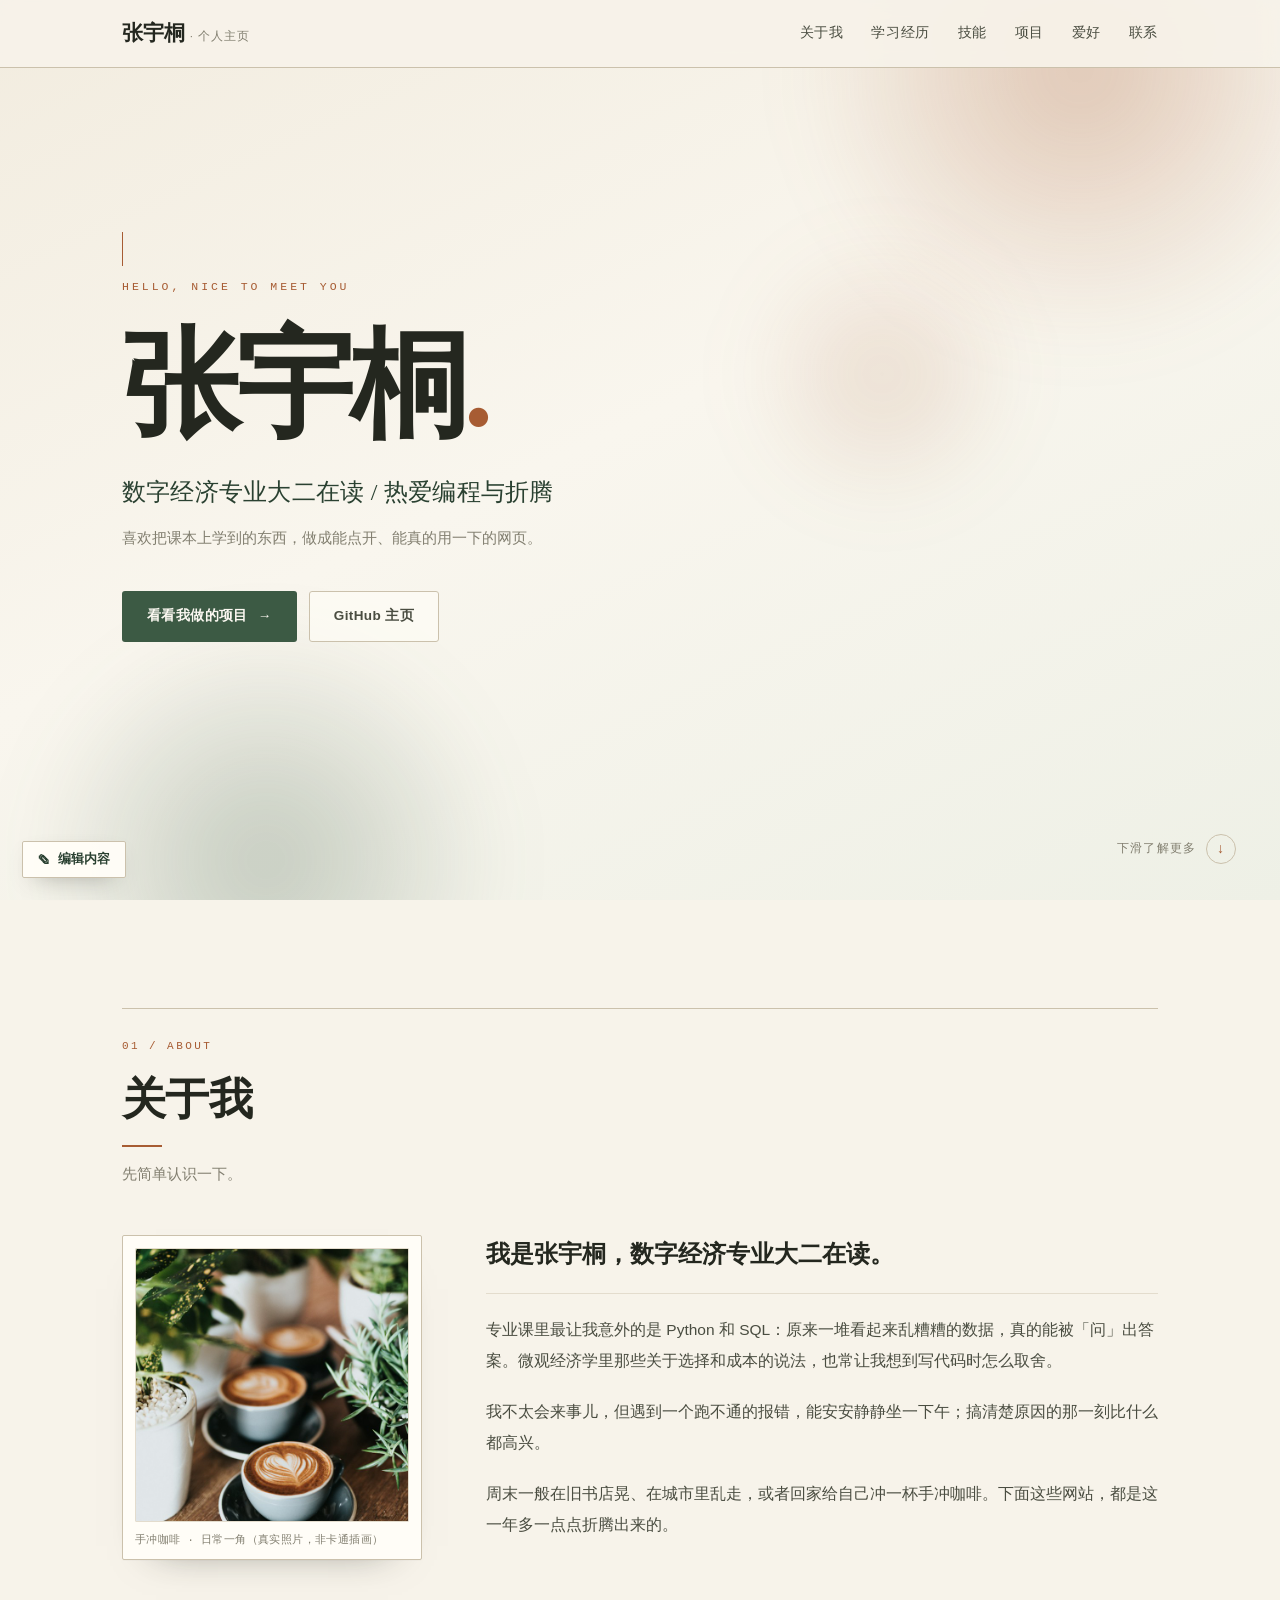
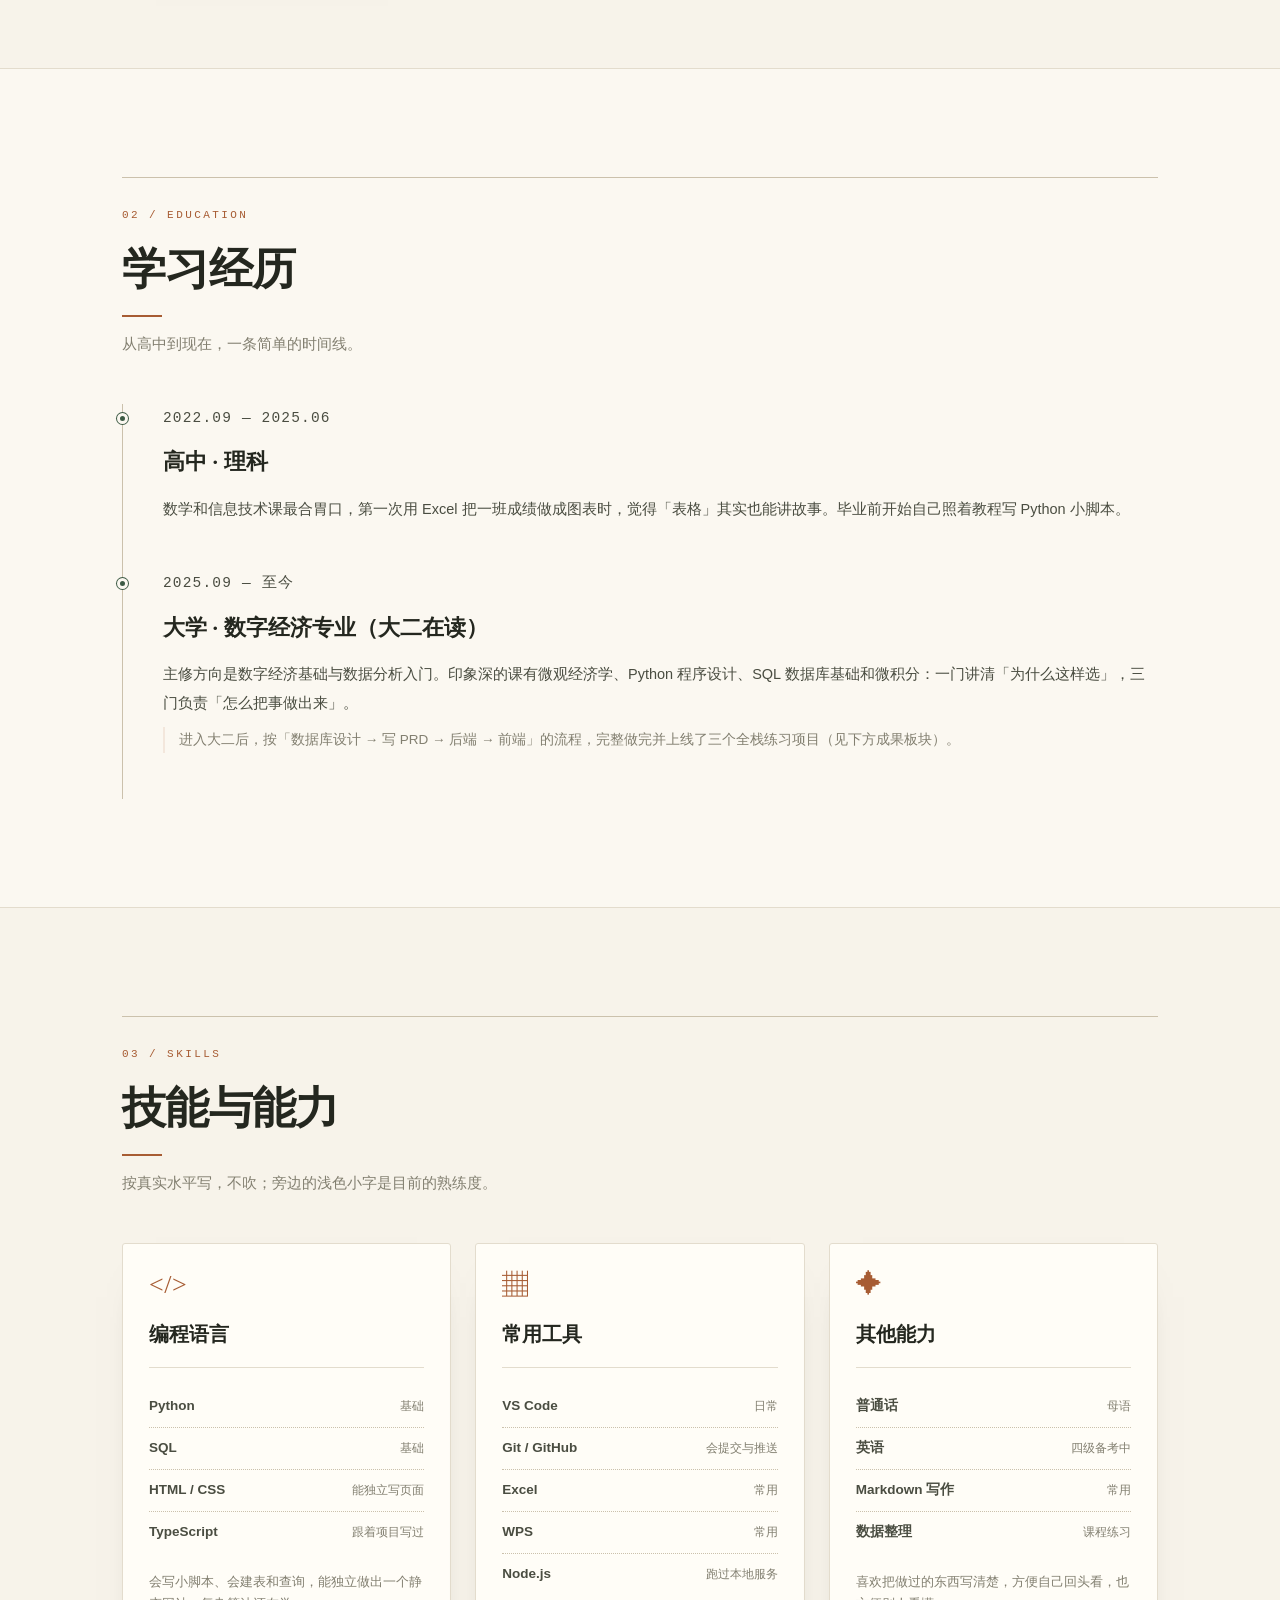
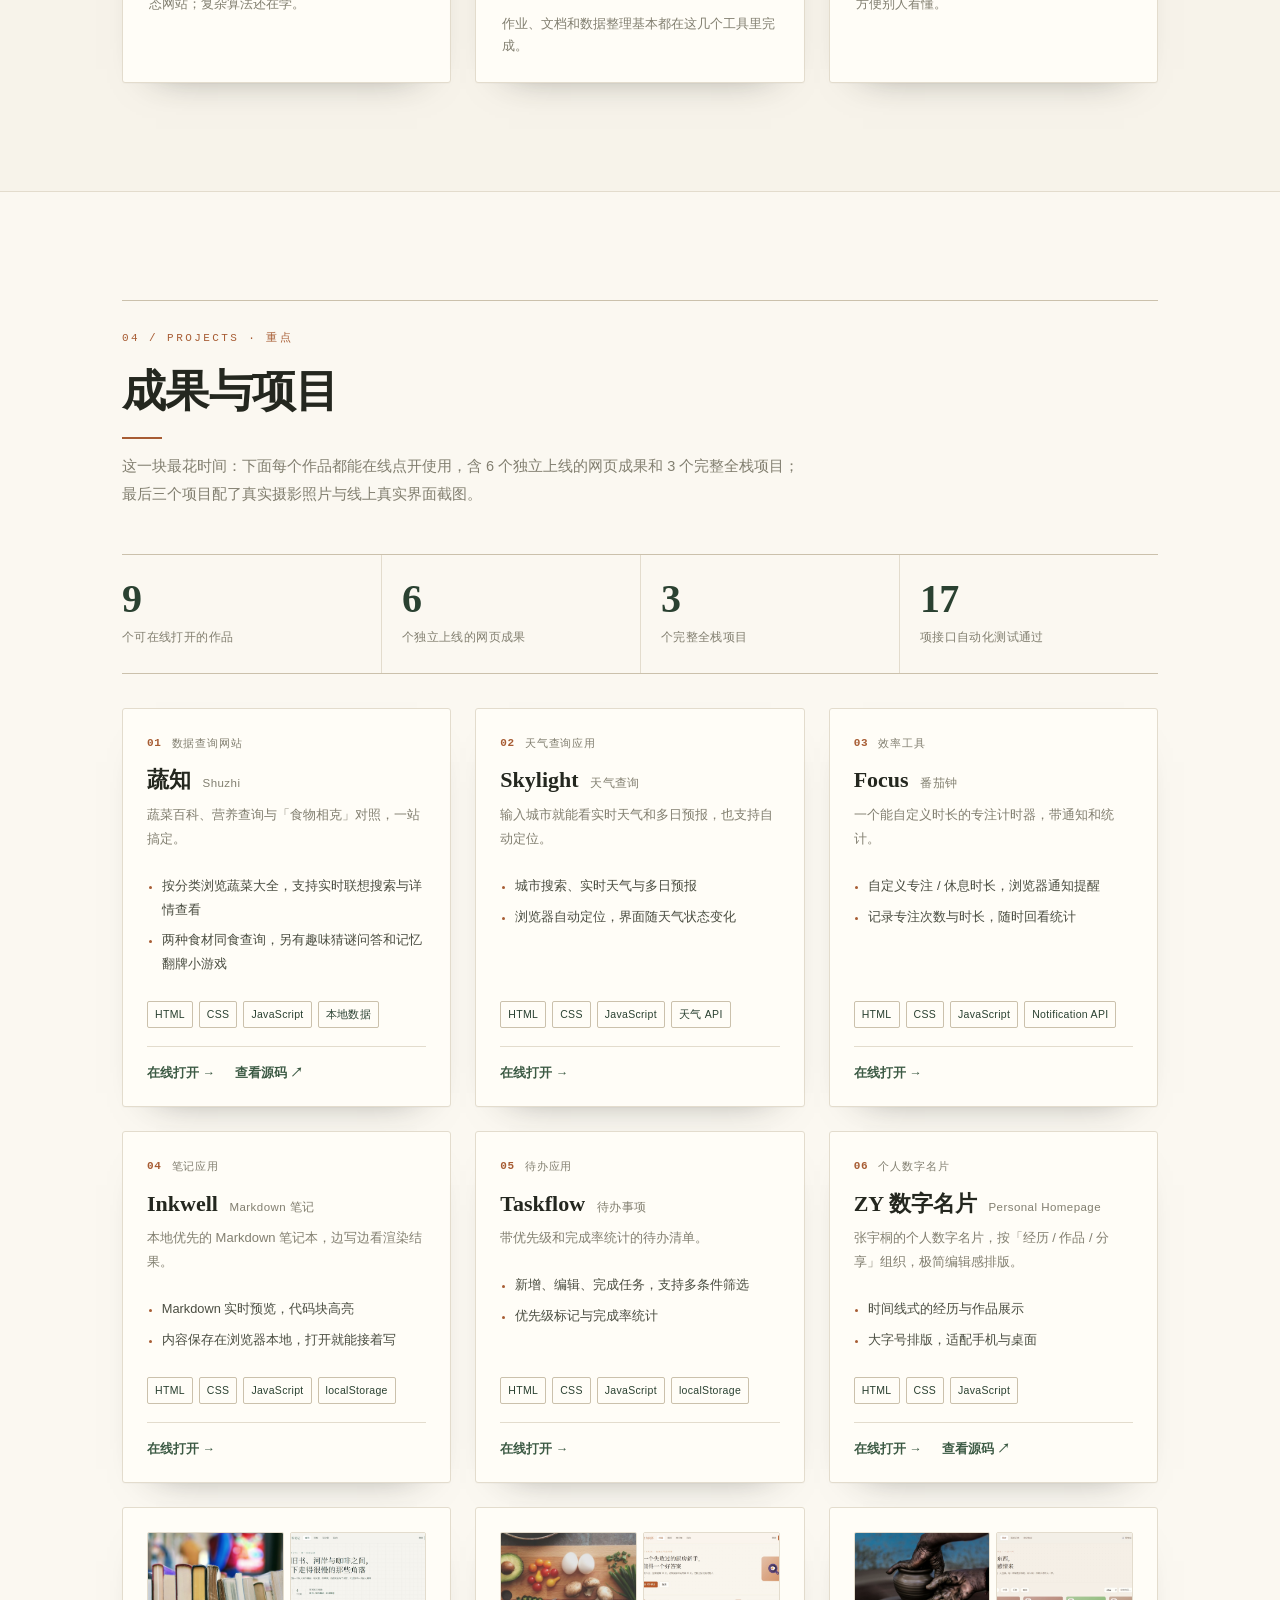
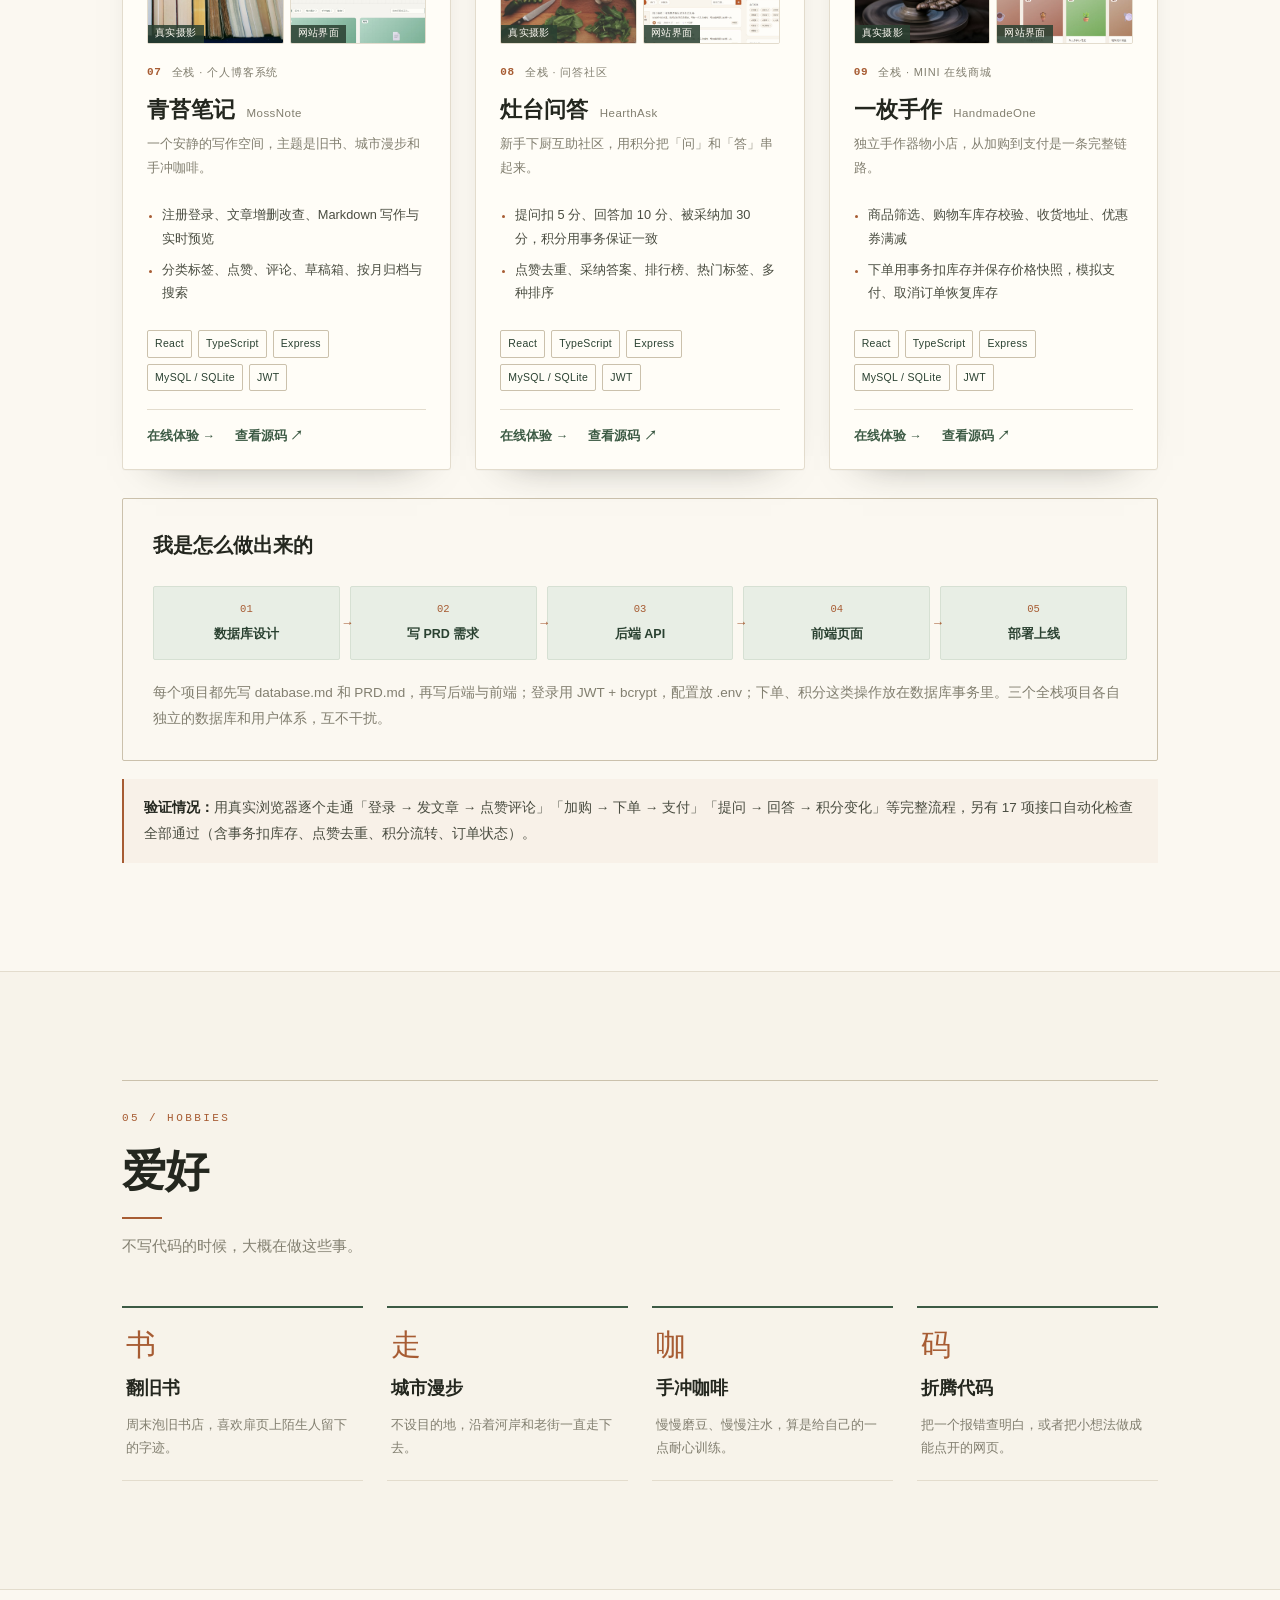
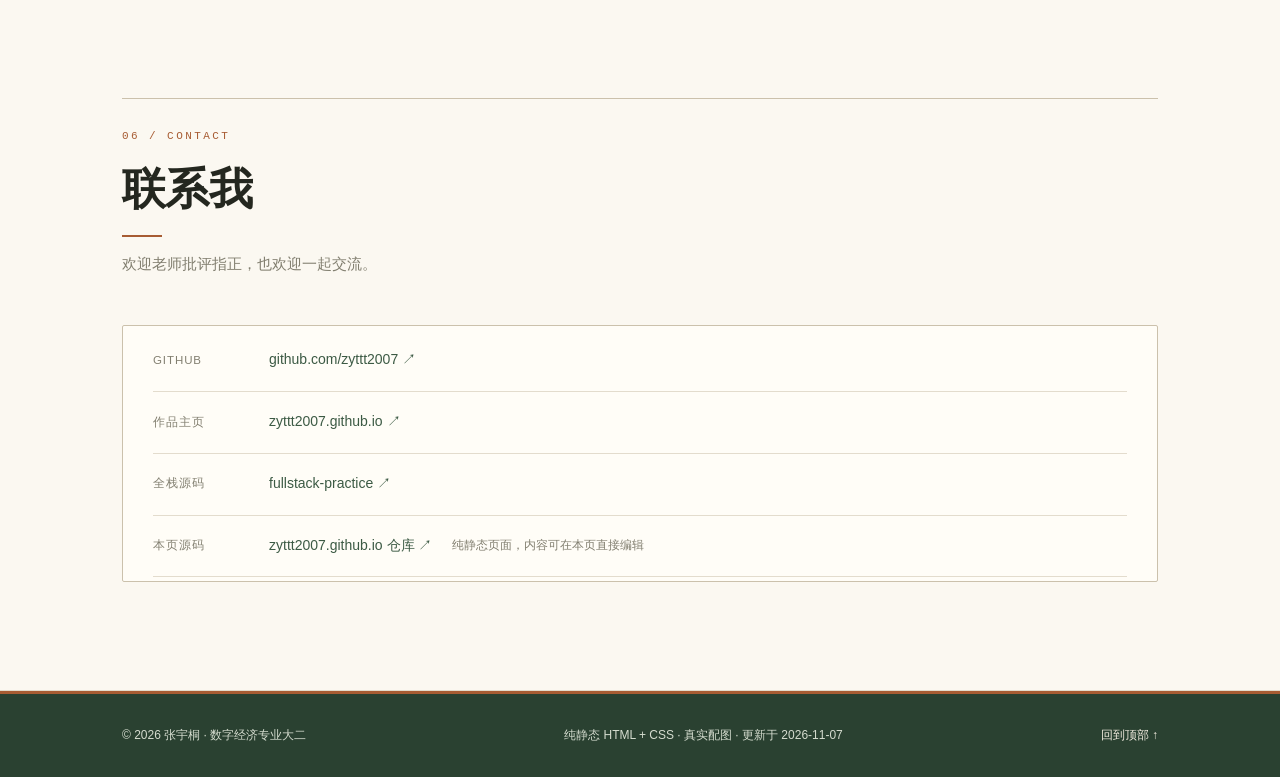
==== commit abf6889f: "整站改为 editorial 编辑排版：米白纸底 + 赭石/墨绿、衬线标题、时间轴锚点、光斑浮动与滚动入场动画" ====
--- a/index.html
+++ b/index.html
@@ -4,8 +4,9 @@
 <meta charset="utf-8" />
 <meta name="viewport" content="width=device-width, initial-scale=1" />
 <title>张宇桐 · 个人介绍网站</title>
+<meta name="theme-color" content="#f7f3ea" />
 <meta name="description" content="数字经济专业大二学生的个人介绍网站：关于我、学习经历、技能、项目成果、爱好与联系方式。" />
-<link rel="icon" href="data:image/svg+xml,%3Csvg xmlns='http://www.w3.org/2000/svg' viewBox='0 0 100 100'%3E%3Crect width='100' height='100' rx='24' fill='%232f62d8'/%3E%3Ctext x='50' y='69' font-size='56' font-family='Georgia,serif' fill='white' text-anchor='middle'%3EZ%3C/text%3E%3C/svg%3E" />
+<link rel="icon" href="data:image/svg+xml,%3Csvg xmlns='http://www.w3.org/2000/svg' viewBox='0 0 100 100'%3E%3Crect width='100' height='100' rx='6' fill='%233c5a44'/%3E%3Ctext x='50' y='69' font-size='56' font-family='Georgia,serif' fill='%23f7f3ea' text-anchor='middle'%3EZ%3C/text%3E%3C/svg%3E" />
 <link rel="stylesheet" href="style.css" />
 </head>
 <body>
@@ -13,7 +14,7 @@
 <!--
   ============================================================
   这个页面的所有文字与项目卡片都可以在网页上直接修改、增删、保存。
-  右下角「✎ 编辑内容」进入编辑模式，改动自动保存在当前浏览器；
+  左下角「✎ 编辑内容」进入编辑模式，改动自动保存在当前浏览器；
   要让公网所有人都看到新内容，点编辑条上的「导出 index.html」
   再替换仓库里的同名文件即可。
   默认数据同时保存在 site-data.json，可用 python build.py 重建本页。
@@ -240,7 +241,7 @@
         </article>
         <article class="project-card">
 
-          <div class="project-media"><a class="media-photo" href="https://fullstack-projects.app.workbuddy.host/blog/?sharecode=G66VMBWKQ5" target="_blank" rel="noreferrer" title="真实摄影配图"><img src="images/photo-blog.jpg" alt="青苔笔记 主题真实摄影照片" loading="lazy" /><span class="media-cap">真实摄影</span></a><a class="media-shot" href="https://fullstack-projects.app.workbuddy.host/blog/?sharecode=G66VMBWKQ5" target="_blank" rel="noreferrer" title="线上真实界面截图"><img src="images/img-blog.jpg" alt="青苔笔记 网站真实界面截图" loading="lazy" /><span class="media-cap">网站界面</span></a></div>
+          <div class="project-media"><a class="media-photo" href="https://fullstack-projects.app.workbuddy.host/blog/?sharecode=G66VMBWKQ5" target="_blank" rel="noreferrer" title="真实摄影配图"><img src="images/photo-blog.jpg" alt="青苔笔记 主题真实摄影照片" loading="eager" /><span class="media-cap">真实摄影</span></a><a class="media-shot" href="https://fullstack-projects.app.workbuddy.host/blog/?sharecode=G66VMBWKQ5" target="_blank" rel="noreferrer" title="线上真实界面截图"><img src="images/img-blog.jpg" alt="青苔笔记 网站真实界面截图" loading="eager" /><span class="media-cap">网站界面</span></a></div>
           <div class="project-top">
             <span class="project-no">07</span>
             <span class="project-kind">全栈 · 个人博客系统</span>
@@ -253,7 +254,7 @@
         </article>
         <article class="project-card">
 
-          <div class="project-media"><a class="media-photo" href="https://fullstack-projects.app.workbuddy.host/community/?sharecode=G66VMBWKQ5" target="_blank" rel="noreferrer" title="真实摄影配图"><img src="images/photo-community.jpg" alt="灶台问答 主题真实摄影照片" loading="lazy" /><span class="media-cap">真实摄影</span></a><a class="media-shot" href="https://fullstack-projects.app.workbuddy.host/community/?sharecode=G66VMBWKQ5" target="_blank" rel="noreferrer" title="线上真实界面截图"><img src="images/img-community.jpg" alt="灶台问答 网站真实界面截图" loading="lazy" /><span class="media-cap">网站界面</span></a></div>
+          <div class="project-media"><a class="media-photo" href="https://fullstack-projects.app.workbuddy.host/community/?sharecode=G66VMBWKQ5" target="_blank" rel="noreferrer" title="真实摄影配图"><img src="images/photo-community.jpg" alt="灶台问答 主题真实摄影照片" loading="eager" /><span class="media-cap">真实摄影</span></a><a class="media-shot" href="https://fullstack-projects.app.workbuddy.host/community/?sharecode=G66VMBWKQ5" target="_blank" rel="noreferrer" title="线上真实界面截图"><img src="images/img-community.jpg" alt="灶台问答 网站真实界面截图" loading="eager" /><span class="media-cap">网站界面</span></a></div>
           <div class="project-top">
             <span class="project-no">08</span>
             <span class="project-kind">全栈 · 问答社区</span>
@@ -266,7 +267,7 @@
         </article>
         <article class="project-card">
 
-          <div class="project-media"><a class="media-photo" href="https://fullstack-projects.app.workbuddy.host/shop/?sharecode=G66VMBWKQ5" target="_blank" rel="noreferrer" title="真实摄影配图"><img src="images/photo-shop.jpg" alt="一枚手作 主题真实摄影照片" loading="lazy" /><span class="media-cap">真实摄影</span></a><a class="media-shot" href="https://fullstack-projects.app.workbuddy.host/shop/?sharecode=G66VMBWKQ5" target="_blank" rel="noreferrer" title="线上真实界面截图"><img src="images/img-shop.jpg" alt="一枚手作 网站真实界面截图" loading="lazy" /><span class="media-cap">网站界面</span></a></div>
+          <div class="project-media"><a class="media-photo" href="https://fullstack-projects.app.workbuddy.host/shop/?sharecode=G66VMBWKQ5" target="_blank" rel="noreferrer" title="真实摄影配图"><img src="images/photo-shop.jpg" alt="一枚手作 主题真实摄影照片" loading="eager" /><span class="media-cap">真实摄影</span></a><a class="media-shot" href="https://fullstack-projects.app.workbuddy.host/shop/?sharecode=G66VMBWKQ5" target="_blank" rel="noreferrer" title="线上真实界面截图"><img src="images/img-shop.jpg" alt="一枚手作 网站真实界面截图" loading="eager" /><span class="media-cap">网站界面</span></a></div>
           <div class="project-top">
             <span class="project-no">09</span>
             <span class="project-kind">全栈 · Mini 在线商城</span>
@@ -343,5 +344,6 @@
 
 <script id="site-data" type="application/json">{"version":3,"name":"张宇桐","heroSub":"数字经济专业大二在读 / 热爱编程与折腾","heroDesc":"喜欢把课本上学到的东西，做成能点开、能真的用一下的网页。","aboutDesc":"先简单认识一下。","about":["我是张宇桐，数字经济专业大二在读。","专业课里最让我意外的是 Python 和 SQL：原来一堆看起来乱糟糟的数据，真的能被「问」出答案。微观经济学里那些关于选择和成本的说法，也常让我想到写代码时怎么取舍。","我不太会来事儿，但遇到一个跑不通的报错，能安安静静坐一下午；搞清楚原因的那一刻比什么都高兴。","周末一般在旧书店晃、在城市里乱走，或者回家给自己冲一杯手冲咖啡。下面这些网站，都是这一年多一点点折腾出来的。"],"educationDesc":"从高中到现在，一条简单的时间线。","education":[{"date":"2022.09 — 2025.06","title":"高中 · 理科","desc":"数学和信息技术课最合胃口，第一次用 Excel 把一班成绩做成图表时，觉得「表格」其实也能讲故事。毕业前开始自己照着教程写 Python 小脚本。","extra":""},{"date":"2025.09 — 至今","title":"大学 · 数字经济专业（大二在读）","desc":"主修方向是数字经济基础与数据分析入门。印象深的课有微观经济学、Python 程序设计、SQL 数据库基础和微积分：一门讲清「为什么这样选」，三门负责「怎么把事做出来」。","extra":"进入大二后，按「数据库设计 → 写 PRD → 后端 → 前端」的流程，完整做完并上线了三个全栈练习项目（见下方成果板块）。"}],"skillsDesc":"按真实水平写，不吹；旁边的浅色小字是目前的熟练度。","skills":[{"icon":"<\/>","title":"编程语言","tags":[["Python","基础"],["SQL","基础"],["HTML / CSS","能独立写页面"],["TypeScript","跟着项目写过"]],"note":"会写小脚本、会建表和查询，能独立做出一个静态网站；复杂算法还在学。"},{"icon":"▦","title":"常用工具","tags":[["VS Code","日常"],["Git / GitHub","会提交与推送"],["Excel","常用"],["WPS","常用"],["Node.js","跑过本地服务"]],"note":"作业、文档和数据整理基本都在这几个工具里完成。"},{"icon":"✦","title":"其他能力","tags":[["普通话","母语"],["英语","四级备考中"],["Markdown 写作","常用"],["数据整理","课程练习"]],"note":"喜欢把做过的东西写清楚，方便自己回头看，也方便别人看懂。"}],"projectsDesc":"这一块最花时间：下面每个作品都能在线点开使用，含 6 个独立上线的网页成果和 3 个完整全栈项目；最后三个项目配了真实摄影照片与线上真实界面截图。","stats":[["9","个可在线打开的作品"],["6","个独立上线的网页成果"],["3","个完整全栈项目"],["17","项接口自动化测试通过"]],"projects":[{"kind":"数据查询网站","name":"蔬知","en":"Shuzhi","desc":"蔬菜百科、营养查询与「食物相克」对照，一站搞定。","features":["按分类浏览蔬菜大全，支持实时联想搜索与详情查看","两种食材同食查询，另有趣味猜谜问答和记忆翻牌小游戏"],"tech":["HTML","CSS","JavaScript","本地数据"],"links":[{"label":"在线打开 →","url":"https://zyttt2007.github.io/shuzhi/"},{"label":"查看源码 ↗","url":"https://github.com/zyttt2007/shuzhi"}]},{"kind":"天气查询应用","name":"Skylight","en":"天气查询","desc":"输入城市就能看实时天气和多日预报，也支持自动定位。","features":["城市搜索、实时天气与多日预报","浏览器自动定位，界面随天气状态变化"],"tech":["HTML","CSS","JavaScript","天气 API"],"links":[{"label":"在线打开 →","url":"https://yizhou-weather-1025.netlify.app"}]},{"kind":"效率工具","name":"Focus","en":"番茄钟","desc":"一个能自定义时长的专注计时器，带通知和统计。","features":["自定义专注 / 休息时长，浏览器通知提醒","记录专注次数与时长，随时回看统计"],"tech":["HTML","CSS","JavaScript","Notification API"],"links":[{"label":"在线打开 →","url":"https://yizhou-pomodoro-1025.netlify.app"}]},{"kind":"笔记应用","name":"Inkwell","en":"Markdown 笔记","desc":"本地优先的 Markdown 笔记本，边写边看渲染结果。","features":["Markdown 实时预览，代码块高亮","内容保存在浏览器本地，打开就能接着写"],"tech":["HTML","CSS","JavaScript","localStorage"],"links":[{"label":"在线打开 →","url":"https://yizhou-notes-1025.netlify.app"}]},{"kind":"待办应用","name":"Taskflow","en":"待办事项","desc":"带优先级和完成率统计的待办清单。","features":["新增、编辑、完成任务，支持多条件筛选","优先级标记与完成率统计"],"tech":["HTML","CSS","JavaScript","localStorage"],"links":[{"label":"在线打开 →","url":"https://yizhou-todo-1025.netlify.app"}]},{"kind":"个人数字名片","name":"ZY 数字名片","en":"Personal Homepage","desc":"张宇桐的个人数字名片，按「经历 / 作品 / 分享」组织，极简编辑感排版。","features":["时间线式的经历与作品展示","大字号排版，适配手机与桌面"],"tech":["HTML","CSS","JavaScript"],"links":[{"label":"在线打开 →","url":"https://zyttt2007.github.io/zy-homepage/"},{"label":"查看源码 ↗","url":"https://github.com/zyttt2007/zy-homepage"}]},{"kind":"全栈 · 个人博客系统","image":"images/img-blog.jpg","name":"青苔笔记","en":"MossNote","desc":"一个安静的写作空间，主题是旧书、城市漫步和手冲咖啡。","features":["注册登录、文章增删改查、Markdown 写作与实时预览","分类标签、点赞、评论、草稿箱、按月归档与搜索"],"tech":["React","TypeScript","Express","MySQL / SQLite","JWT"],"links":[{"label":"在线体验 →","url":"https://fullstack-projects.app.workbuddy.host/blog/?sharecode=G66VMBWKQ5"},{"label":"查看源码 ↗","url":"https://github.com/zyttt2007/fullstack-practice"}],"photo":"images/photo-blog.jpg"},{"kind":"全栈 · 问答社区","image":"images/img-community.jpg","name":"灶台问答","en":"HearthAsk","desc":"新手下厨互助社区，用积分把「问」和「答」串起来。","features":["提问扣 5 分、回答加 10 分、被采纳加 30 分，积分用事务保证一致","点赞去重、采纳答案、排行榜、热门标签、多种排序"],"tech":["React","TypeScript","Express","MySQL / SQLite","JWT"],"links":[{"label":"在线体验 →","url":"https://fullstack-projects.app.workbuddy.host/community/?sharecode=G66VMBWKQ5"},{"label":"查看源码 ↗","url":"https://github.com/zyttt2007/fullstack-practice"}],"photo":"images/photo-community.jpg"},{"kind":"全栈 · Mini 在线商城","image":"images/img-shop.jpg","name":"一枚手作","en":"HandmadeOne","desc":"独立手作器物小店，从加购到支付是一条完整链路。","features":["商品筛选、购物车库存校验、收货地址、优惠券满减","下单用事务扣库存并保存价格快照，模拟支付、取消订单恢复库存"],"tech":["React","TypeScript","Express","MySQL / SQLite","JWT"],"links":[{"label":"在线体验 →","url":"https://fullstack-projects.app.workbuddy.host/shop/?sharecode=G66VMBWKQ5"},{"label":"查看源码 ↗","url":"https://github.com/zyttt2007/fullstack-practice"}],"photo":"images/photo-shop.jpg"}],"processTitle":"我是怎么做出来的","processText":"每个项目都先写 database.md 和 PRD.md，再写后端与前端；登录用 JWT + bcrypt，配置放 .env；下单、积分这类操作放在数据库事务里。三个全栈项目各自独立的数据库和用户体系，互不干扰。","verifyText":"用真实浏览器逐个走通「登录 → 发文章 → 点赞评论」「加购 → 下单 → 支付」「提问 → 回答 → 积分变化」等完整流程，另有 17 项接口自动化检查全部通过（含事务扣库存、点赞去重、积分流转、订单状态）。","hobbiesDesc":"不写代码的时候，大概在做这些事。","hobbies":[{"mark":"书","title":"翻旧书","desc":"周末泡旧书店，喜欢扉页上陌生人留下的字迹。"},{"mark":"走","title":"城市漫步","desc":"不设目的地，沿着河岸和老街一直走下去。"},{"mark":"咖","title":"手冲咖啡","desc":"慢慢磨豆、慢慢注水，算是给自己的一点耐心训练。"},{"mark":"码","title":"折腾代码","desc":"把一个报错查明白，或者把小想法做成能点开的网页。"}],"contactDesc":"欢迎老师批评指正，也欢迎一起交流。","contacts":[{"label":"GitHub","text":"github.com/zyttt2007 ↗","url":"https://github.com/zyttt2007","note":""},{"label":"作品主页","text":"zyttt2007.github.io ↗","url":"https://zyttt2007.github.io/","note":""},{"label":"全栈源码","text":"fullstack-practice ↗","url":"https://github.com/zyttt2007/fullstack-practice","note":""},{"label":"本页源码","text":"zyttt2007.github.io 仓库 ↗","url":"https://github.com/zyttt2007/zyttt2007.github.io","note":"纯静态页面，内容可在本页直接编辑"}],"footerLeft":"© 2026 张宇桐 · 数字经济专业大二","footerRight":"纯静态 HTML + CSS · 真实配图 · 更新于 2026-11-07"}</script>
 <script src="editor.js" defer></script>
+<script src="motion.js" defer></script>
 </body>
 </html>
--- a/style.css
+++ b/style.css
@@ -1,415 +1,490 @@
-/* 个人介绍网站 · 纯静态样式（编辑器样式在文件末尾，无框架、无后端） */
-:root{
-  --ink:#16283f;
-  --ink-2:#33465f;
-  --muted:#6b7c91;
-  --blue:#2f62d8;
-  --blue-deep:#1f47a8;
-  --blue-soft:#eaf1ff;
-  --bg:#f6f9fd;
-  --card:#ffffff;
-  --line:#e1e9f4;
-  --shadow:0 1px 2px rgba(22,40,63,.04), 0 14px 34px -22px rgba(22,40,63,.35);
-  --sans:-apple-system,BlinkMacSystemFont,"Segoe UI","PingFang SC","Hiragino Sans GB","Microsoft YaHei",sans-serif;
-}
-
-*{box-sizing:border-box}
-html{scroll-behavior:smooth; -webkit-text-size-adjust:100%}
-body{
-  margin:0; background:var(--bg); color:var(--ink);
-  font-family:var(--sans); font-size:16px; line-height:1.8;
-  -webkit-font-smoothing:antialiased;
-}
-a{color:inherit}
-img,svg{max-width:100%}
-::selection{background:rgba(47,98,216,.18)}
-section[id],main[id]{scroll-margin-top:78px}
-a:focus-visible{outline:3px solid rgba(47,98,216,.5); outline-offset:3px; border-radius:4px}
-
-.wrap{max-width:1080px; margin:0 auto; padding:0 28px}
-
-/* ---------- 固定导航 ---------- */
-.site-header{
-  position:fixed; top:0; left:0; right:0; z-index:100;
-  height:64px; background:rgba(255,255,255,.9);
-  backdrop-filter:saturate(180%) blur(12px);
-  border-bottom:1px solid var(--line);
-}
-.header-inner{
-  max-width:1080px; height:100%; margin:0 auto; padding:0 28px;
-  display:flex; align-items:center; justify-content:space-between; gap:20px;
-}
-.brand{font-size:17px; font-weight:700; letter-spacing:.02em; text-decoration:none; white-space:nowrap}
-.brand-sub{font-size:12.5px; font-weight:400; color:var(--muted)}
-.nav{display:flex; align-items:center; gap:26px; font-size:14px}
-.nav a{
-  position:relative; text-decoration:none; color:var(--ink-2); white-space:nowrap;
-  padding:6px 0; transition:color .18s;
-}
-.nav a::after{
-  content:""; position:absolute; left:0; right:0; bottom:0; height:2px;
-  background:var(--blue); border-radius:2px; transform:scaleX(0); transform-origin:left;
-  transition:transform .2s;
-}
-.nav a:hover{color:var(--blue)}
-.nav a:hover::after{transform:scaleX(1)}
-
-/* ---------- 首屏 ---------- */
-.hero{
-  position:relative; min-height:100vh; display:flex; align-items:center;
-  overflow:hidden; background:linear-gradient(135deg,#eaf2ff 0%,#f6f9fd 48%,#eef6f4 100%);
-}
-.hero-bg{position:absolute; inset:0; pointer-events:none}
-.hero-bg span{position:absolute; border-radius:50%; filter:blur(2px)}
-.hero-bg span:nth-child(1){width:520px; height:520px; top:-190px; right:-90px; background:rgba(47,98,216,.10)}
-.hero-bg span:nth-child(2){width:380px; height:380px; bottom:-160px; left:8%; background:rgba(88,180,170,.10)}
-.hero-bg span:nth-child(3){width:180px; height:180px; top:24%; left:56%; background:rgba(47,98,216,.06)}
-.hero-inner{position:relative; max-width:1080px; width:100%; margin:0 auto; padding:100px 28px 90px}
-.hero-kicker{
-  font-size:12px; letter-spacing:.24em; color:var(--blue); font-weight:700;
-  margin:0 0 20px;
-}
-.hero h1{
-  font-size:clamp(52px,9vw,104px); line-height:1.05; letter-spacing:-.02em;
-  margin:0 0 18px; font-weight:700;
-}
-.hero h1 .dot{color:var(--blue)}
-.hero-sub{font-size:clamp(17px,2.3vw,22px); color:var(--ink-2); margin:0 0 12px; font-weight:500}
-.hero-sub .slash{color:#b7c4d6; margin:0 8px}
-.hero-desc{color:var(--muted); font-size:15px; margin:0 0 34px; max-width:520px}
-.hero-actions{display:flex; flex-wrap:wrap; gap:12px}
-.btn{
-  display:inline-flex; align-items:center; gap:9px; text-decoration:none;
-  font-size:14.5px; font-weight:600; padding:11px 22px; border-radius:10px;
-  border:1px solid transparent; transition:transform .18s, box-shadow .18s, background .18s, border-color .18s;
-}
-.btn-primary{background:var(--blue); color:#fff; box-shadow:0 10px 22px -14px rgba(47,98,216,.95)}
-.btn-primary:hover{background:var(--blue-deep); transform:translateY(-2px)}
-.btn-primary span{transition:transform .18s}
-.btn-primary:hover span{transform:translateX(3px)}
-.btn-ghost{border-color:#cdd9ec; color:var(--ink-2); background:rgba(255,255,255,.7)}
-.btn-ghost:hover{border-color:var(--blue); color:var(--blue); transform:translateY(-2px)}
-.scroll-hint{
-  position:absolute; right:44px; bottom:32px; text-decoration:none;
-  font-size:12.5px; color:var(--muted); display:flex; align-items:center; gap:9px;
-}
-.scroll-hint .arrow{
-  width:28px; height:28px; border:1px solid #c7d5ea; border-radius:50%;
-  display:grid; place-items:center; color:var(--blue); font-size:14px;
-  animation:bob 1.8s ease-in-out infinite;
-}
-@keyframes bob{0%,100%{transform:translateY(0)}50%{transform:translateY(4px)}}
-
-/* ---------- 通用板块 ---------- */
-.section{padding:88px 0}
-.section-alt{background:#fff; border-top:1px solid var(--line); border-bottom:1px solid var(--line)}
-.section-head{margin-bottom:38px}
-.kicker{
-  display:inline-flex; align-items:center; gap:10px; margin:0 0 12px;
-  font-size:11.5px; letter-spacing:.18em; font-weight:700; color:var(--blue);
-}
-.kicker::before{content:""; width:22px; height:2px; background:var(--blue); border-radius:2px}
-.section-head h2{font-size:clamp(26px,3.4vw,36px); line-height:1.3; margin:0 0 8px; letter-spacing:.01em}
-.section-desc{color:var(--muted); font-size:14.5px; margin:0; max-width:680px}
-
-/* ---------- 关于我 ---------- */
-.about-grid{display:grid; grid-template-columns:300px minmax(0,1fr); gap:52px; align-items:center}
-.avatar-card{
-  margin:0; background:var(--card); border:1px solid var(--line); border-radius:18px;
-  padding:18px 18px 14px; box-shadow:var(--shadow);
-}
-.avatar-photo{
-  display:block; width:100%; aspect-ratio:1/1; object-fit:cover; object-position:center;
-  border-radius:12px; border:1px solid var(--line); background:#e8f0ff;
-}
-.avatar-card figcaption{text-align:center; font-size:12.5px; color:var(--muted); margin-top:12px}
-.about-text p{margin:0 0 16px; color:var(--ink-2); font-size:15.5px}
-.about-text p:first-child{font-size:17px; color:var(--ink); font-weight:600}
-.about-text p:last-child{margin-bottom:0}
-
-/* ---------- 时间线 ---------- */
-.timeline{list-style:none; margin:0; padding:0 0 0 30px; border-left:2px solid #d9e4f5; position:relative}
-.timeline-item{position:relative; padding:0 0 34px 8px}
-.timeline-item:last-child{padding-bottom:0}
-.timeline-dot{
-  position:absolute; left:-39px; top:7px; width:16px; height:16px;
-  background:#fff; border:4px solid var(--blue); border-radius:50%;
-}
-.timeline-date{
-  display:inline-block; font-size:12.5px; font-weight:700; color:var(--blue);
-  background:var(--blue-soft); padding:3px 10px; border-radius:6px; margin:0 0 10px;
-}
-.timeline-item h3{font-size:18px; margin:0 0 10px}
-.timeline-item p{margin:0 0 8px; color:var(--ink-2); font-size:14.5px}
-.timeline-item p:last-child{margin-bottom:0}
-.timeline-item strong{color:var(--ink); font-weight:600}
-.timeline-extra{color:var(--muted) !important; font-size:13.5px !important}
-
-/* ---------- 技能 ---------- */
-.skill-grid{display:grid; grid-template-columns:repeat(3,1fr); gap:18px}
-.skill-card{
-  background:var(--card); border:1px solid var(--line); border-radius:16px;
-  padding:24px 22px 20px; box-shadow:var(--shadow);
-}
-.skill-icon{
-  width:40px; height:40px; border-radius:11px; background:var(--blue-soft); color:var(--blue);
-  display:grid; place-items:center; font-size:17px; font-weight:700; margin-bottom:16px;
-}
-.skill-card h3{font-size:17px; margin:0 0 16px}
-.tag-list{list-style:none; margin:0 0 16px; padding:0; display:flex; flex-wrap:wrap; gap:8px}
-.tag-list li{
-  display:inline-flex; align-items:center; gap:7px; font-size:12.8px;
-  background:#f2f6fc; border:1px solid var(--line); border-radius:8px; padding:5px 9px;
-}
-.tag-list li span{color:var(--ink-2); font-weight:600}
-.tag-list li em{font-style:normal; color:var(--muted); font-size:11.5px; border-left:1px solid #d5dfee; padding-left:7px}
-.skill-note{margin:0; font-size:13px; color:var(--muted); line-height:1.7}
-
-/* ---------- 成果与项目 ---------- */
-.stats{
-  display:grid; grid-template-columns:repeat(4,1fr); gap:12px; margin-bottom:26px;
-}
-.stat{
-  background:#fff; border:1px solid var(--line); border-radius:14px;
-  padding:18px 16px; text-align:center;
-}
-.stat b{display:block; font-size:30px; line-height:1.2; color:var(--blue); letter-spacing:-.02em}
-.stat span{font-size:12.5px; color:var(--muted)}
-.project-grid{display:grid; grid-template-columns:repeat(3,1fr); gap:18px; align-items:stretch}
-.project-card{
-  display:flex; flex-direction:column; background:#fff;
-  border:1px solid var(--line); border-radius:16px; padding:22px 22px 18px;
-  box-shadow:var(--shadow); transition:transform .2s, border-color .2s, box-shadow .2s;
-}
-.project-card:hover{transform:translateY(-3px); border-color:#c9d8f0; box-shadow:0 22px 42px -26px rgba(22,40,63,.42)}
-/* 成果配图：左边真实摄影照片，右边线上真实界面截图，两张都可点开网站 */
-.project-media{display:flex; gap:8px; margin:0 0 16px}
-.project-media a{
-  position:relative; display:block; flex:1 1 0; min-width:0; height:116px;
-  border:1px solid var(--line); border-radius:10px; overflow:hidden; background:#f2f6fc;
-  transition:border-color .18s;
-}
-.project-media a:hover{border-color:var(--blue)}
-.project-media img{display:block; width:100%; height:100%; object-fit:cover}
-.project-media a.media-shot img{object-position:top center}
-.media-cap{
-  position:absolute; left:0; right:0; bottom:0; padding:5px 8px;
-  font-size:10.5px; line-height:1.2; color:#fff; letter-spacing:.02em;
-  background:linear-gradient(transparent, rgba(20,32,54,.76));
-}
-.project-top{display:flex; align-items:center; gap:10px; margin-bottom:12px}
-.project-no{font-size:12px; font-weight:700; color:#fff; background:var(--blue); border-radius:6px; padding:2px 8px}
-.project-kind{font-size:12px; color:var(--muted)}
-.project-card h3{font-size:20px; margin:0 0 4px}
-.project-card h3 span{font-size:12.5px; font-weight:500; color:var(--muted); margin-left:4px}
-.project-desc{font-size:13.5px; color:var(--muted); margin:0 0 14px}
-.feature-list{margin:0 0 16px; padding-left:1.1em; font-size:13.2px; color:var(--ink-2); flex:1}
-.feature-list li{margin:6px 0}
-.feature-list li::marker{color:var(--blue)}
-.tech-row{display:flex; flex-wrap:wrap; gap:6px; margin-bottom:16px}
-.tech-row span{
-  font-size:11.5px; color:var(--blue-deep); background:var(--blue-soft);
-  border-radius:5px; padding:3px 7px;
-}
-.project-links{
-  display:flex; gap:18px; flex-wrap:wrap; padding-top:14px; border-top:1px solid var(--line);
-  font-size:13.5px; font-weight:600;
-}
-.project-links a{color:var(--blue); text-decoration:none}
-.project-links a:hover{text-decoration:underline; text-underline-offset:4px}
-
-.process{
-  margin-top:22px; background:#fff; border:1px solid var(--line); border-radius:16px;
-  padding:24px 26px; box-shadow:var(--shadow);
-}
-.process h3{font-size:16px; margin:0 0 16px}
-.flow{list-style:none; margin:0 0 16px; padding:0; display:grid; grid-template-columns:repeat(5,1fr); gap:8px}
-.flow li{
-  position:relative; background:var(--blue-soft); border:1px solid #dbe7fb; border-radius:10px;
-  padding:12px 10px; text-align:center; font-size:13px; color:var(--ink-2); font-weight:600;
-}
-.flow li:not(:last-child)::after{
-  content:"→"; position:absolute; right:-13px; top:50%; transform:translateY(-50%);
-  color:#9fb5d9; font-size:14px; z-index:1;
-}
-.flow li b{display:block; font-size:11px; color:var(--blue); margin-bottom:2px}
-.process p{margin:0; font-size:13.5px; color:var(--muted)}
-.process code, .verify-note code{
-  font-family:Consolas,"Courier New",monospace; font-size:.92em;
-  background:#f2f6fc; border:1px solid var(--line); border-radius:4px; padding:1px 5px; color:var(--blue-deep);
-}
-.verify-note{
-  margin-top:16px; border-left:3px solid var(--blue); background:#f2f7ff;
-  border-radius:0 10px 10px 0; padding:14px 18px; font-size:13.5px; color:var(--ink-2);
-}
-.verify-note strong{color:var(--ink)}
-
-/* ---------- 爱好 ---------- */
-.hobby-grid{display:grid; grid-template-columns:repeat(4,1fr); gap:16px}
-.hobby{
-  background:var(--card); border:1px solid var(--line); border-radius:14px;
-  padding:22px 20px; box-shadow:var(--shadow);
-}
-.hobby-mark{
-  width:42px; height:42px; border-radius:12px; background:#eef4ff; color:var(--blue);
-  display:grid; place-items:center; font-size:18px; font-weight:700; margin-bottom:14px;
-}
-.hobby h3{font-size:16px; margin:0 0 6px}
-.hobby p{font-size:13px; color:var(--muted); margin:0; line-height:1.75}
-
-/* ---------- 联系 ---------- */
-.contact-card{
-  background:#fff; border:1px solid var(--line); border-radius:16px;
-  padding:8px 26px; box-shadow:var(--shadow);
-}
-.contact-line{
-  display:flex; align-items:center; gap:18px; flex-wrap:wrap;
-  padding:16px 0; border-bottom:1px solid var(--line); font-size:14.5px;
-}
-.contact-line:last-child{border-bottom:0}
-.contact-label{width:82px; flex:0 0 82px; color:var(--muted); font-size:13px}
-.contact-line a{color:var(--blue); text-decoration:none; word-break:break-all}
-.contact-line a:hover{text-decoration:underline; text-underline-offset:4px}
-.contact-line small{color:var(--muted); font-size:12px}
-
-/* ---------- 页脚 ---------- */
-.site-footer{background:#12233c; color:#b9c8dd; padding:26px 0; font-size:12.5px}
-.footer-inner{display:flex; flex-wrap:wrap; gap:12px 26px; align-items:center; justify-content:space-between}
-.site-footer a{color:#dce8fa; text-decoration:none}
-.site-footer a:hover{text-decoration:underline}
-
-/* ---------- 响应式 ---------- */
-@media (max-width:960px){
-  .about-grid{grid-template-columns:240px minmax(0,1fr); gap:32px}
-  .skill-grid,.project-grid{grid-template-columns:1fr}
-  .hobby-grid{grid-template-columns:repeat(2,1fr)}
-  .stats{grid-template-columns:repeat(2,1fr)}
-  .flow{grid-template-columns:repeat(3,1fr)}
-  .flow li::after{display:none}
-}
-@media (max-width:760px){
-  .header-inner{padding:0 18px; gap:12px}
-  .nav{gap:16px; overflow-x:auto; -webkit-overflow-scrolling:touch; font-size:13px; scrollbar-width:none}
-  .nav::-webkit-scrollbar{display:none}
-  .brand-sub{display:none}
-  .wrap,.hero-inner{padding-left:20px; padding-right:20px}
-  .section{padding:64px 0}
-  .hero{min-height:92vh}
-  .hero-inner{padding-top:110px; padding-bottom:80px}
-  .scroll-hint{right:20px; bottom:20px}
-  .about-grid{grid-template-columns:1fr; gap:26px}
-  .avatar-card{max-width:280px}
-  .flow{grid-template-columns:repeat(2,1fr)}
-}
-@media (max-width:480px){
-  .hobby-grid,.stats{grid-template-columns:1fr}
-  .flow{grid-template-columns:1fr}
-  .contact-line{gap:6px 12px}
-  .contact-label{width:100%; flex-basis:100%}
-  .scroll-hint{font-size:11.5px}
-}
-/* ---------- 网页内编辑（只在编辑模式出现） ---------- */
-.edit-fab{
-  position:fixed; left:22px; bottom:22px; z-index:150;
-  display:inline-flex; align-items:center; gap:7px; cursor:pointer;
-  font-family:inherit; font-size:13px; font-weight:600; color:var(--ink-2);
-  background:rgba(255,255,255,.94); border:1px solid #cdd9ec; border-radius:999px;
-  padding:9px 15px; box-shadow:0 8px 24px -12px rgba(22,40,63,.55);
-  backdrop-filter:blur(8px); transition:transform .18s, border-color .18s;
-}
-.edit-fab:hover{transform:translateY(-2px); border-color:var(--blue); color:var(--blue)}
-.edit-bar{display:none; position:fixed; top:64px; left:0; right:0; z-index:140;
-  background:#12233c; color:#dce8fa; border-bottom:1px solid rgba(255,255,255,.12);
-  box-shadow:0 10px 24px -18px rgba(0,0,0,.8);}
-.editing .edit-bar{display:block}
-body.editing{padding-top:52px}
-.edit-bar-inner{max-width:1180px; margin:0 auto; padding:9px 22px;
-  display:flex; align-items:center; gap:14px; flex-wrap:wrap}
-.edit-bar-inner b{font-size:13px; color:#fff; white-space:nowrap}
-.edit-tip{font-size:11.5px; color:#9fb5d4; flex:1; min-width:200px; line-height:1.5}
-.edit-bar-actions{display:flex; gap:6px; flex-wrap:wrap}
-.edit-bar-actions button{
-  font-family:inherit; font-size:12px; cursor:pointer; white-space:nowrap;
-  color:#dce8fa; background:rgba(255,255,255,.08); border:1px solid rgba(255,255,255,.18);
-  border-radius:7px; padding:6px 10px; transition:background .16s;
-}
-.edit-bar-actions button:hover{background:rgba(255,255,255,.18)}
-.edit-bar-actions button.primary{background:#2f62d8; border-color:#2f62d8; color:#fff}
-.edit-bar-actions button.primary:hover{background:#1f47a8}
-.edit-bar-actions button.close{margin-left:4px; color:#fff}
-
-.editing [data-text]{
-  cursor:text; border-radius:5px; outline:1px dashed rgba(47,98,216,.55);
-  outline-offset:3px; background:rgba(47,98,216,.045);
-}
-.editing [data-text]:hover{background:rgba(47,98,216,.11)}
-.item-tools{display:none}
-.editing .item-tools{
-  display:flex; gap:5px; flex-wrap:wrap; align-items:center; margin:0 0 12px;
-  font-size:11px; line-height:1.4; font-weight:400;
-}
-.item-tools button{
-  font-family:inherit; font-size:11px; cursor:pointer; color:var(--blue-deep);
-  background:var(--blue-soft); border:1px solid #d5e2fb; border-radius:6px; padding:3px 8px;
-}
-.item-tools button:hover{background:#dbe8ff}
-.item-tools button.danger{color:#b23b3b; background:#fff1f1; border-color:#f4d2d2}
-.item-tools button.danger:hover{background:#ffe2e2}
-.add-btn{display:none}
-.editing .add-btn{
-  display:flex; align-items:center; justify-content:center; width:100%; min-height:70px;
-  font-family:inherit; font-size:13px; font-weight:600; color:var(--blue);
-  background:rgba(47,98,216,.035); border:1.5px dashed #b8cbea; border-radius:14px;
-  cursor:pointer; grid-column:1 / -1; transition:background .16s, border-color .16s;
-}
-.editing .add-btn:hover{background:rgba(47,98,216,.09); border-color:var(--blue)}
-
-/* 编辑弹窗 */
-.modal-mask{display:none; position:fixed; inset:0; z-index:300; padding:24px;
-  overflow:auto; background:rgba(12,25,45,.52)}
-.modal-mask.open{display:flex}
-.modal-card{
-  width:min(580px,100%); margin:auto; background:#fff; border-radius:16px;
-  box-shadow:0 30px 70px -30px rgba(0,0,0,.6); overflow:hidden;
-}
-.modal-head{display:flex; align-items:center; justify-content:space-between;
-  padding:16px 22px; border-bottom:1px solid var(--line)}
-.modal-head h3{margin:0; font-size:16px}
-.modal-head button{border:0; background:none; cursor:pointer; font-size:16px; color:var(--muted)}
-#modal-fields{padding:18px 22px 4px; display:grid; gap:14px}
-.field{display:block}
-.field > span{display:block; font-size:12.5px; font-weight:600; color:var(--ink-2); margin-bottom:6px}
-.field input,.field textarea{
-  width:100%; font-family:inherit; font-size:14px; color:var(--ink); line-height:1.6;
-  border:1px solid #cfdbeb; border-radius:9px; padding:9px 11px; background:#fbfdff;
-  resize:vertical;
-}
-.field input:focus,.field textarea:focus{outline:2px solid rgba(47,98,216,.35); border-color:var(--blue)}
-.field small{display:block; margin-top:5px; font-size:11.5px; color:var(--muted)}
-.modal-foot{display:flex; justify-content:flex-end; gap:9px; padding:16px 22px 20px}
-.modal-foot button{
-  font-family:inherit; font-size:13.5px; font-weight:600; cursor:pointer;
-  border-radius:9px; padding:9px 18px; border:1px solid #cfdbeb; background:#fff; color:var(--ink-2);
-}
-.modal-foot button.primary{background:var(--blue); border-color:var(--blue); color:#fff}
-.modal-foot button.primary:hover{background:var(--blue-deep)}
-.toast{
-  position:fixed; left:50%; bottom:26px; transform:translate(-50%,16px); z-index:400;
-  background:#12233c; color:#fff; font-size:13px; padding:10px 18px; border-radius:10px;
-  box-shadow:0 14px 34px -16px rgba(0,0,0,.7); opacity:0; pointer-events:none;
-  transition:opacity .2s, transform .2s;
-}
-.toast.show{opacity:1; transform:translate(-50%,0)}
-
-@media (max-width:760px){
-  .edit-fab{left:14px; bottom:14px; padding:8px 12px; font-size:12px}
-  .edit-bar-inner{padding:8px 14px; gap:8px}
-  .edit-tip{display:none}
-  body.editing{padding-top:112px}
-  .edit-bar-actions button{font-size:11.5px; padding:5px 8px}
-}
-
-@media (prefers-reduced-motion:reduce){
-  html{scroll-behavior:auto}
-  *,*::before,*::after{animation:none !important; transition:none !important}
-}
+/* 个人介绍网站 · editorial 编辑排版
+   米白纸底 + 赭石 / 墨绿双色，衬线大标题 + 无衬线正文。
+   卡片圆角克制、留白充足；编辑器样式在文件末尾。 */
+:root{
+  --paper:#f7f3ea;
+  --paper-2:#fbf8f1;
+  --card:#fffdf7;
+  --ink:#24271f;
+  --ink-2:#4a4d41;
+  --muted:#827f70;
+  --line:#e3dccd;
+  --line-strong:#cbc1ac;
+  --moss:#3c5a44;
+  --moss-deep:#2a4131;
+  --moss-soft:#e8eee5;
+  --clay:#a75c33;
+  --clay-soft:#f3e7dc;
+  --serif:Georgia,"Times New Roman","Source Han Serif SC","Noto Serif CJK SC","Songti SC","STSong","SimSun",serif;
+  --sans:-apple-system,BlinkMacSystemFont,"Segoe UI","PingFang SC","Hiragino Sans GB","Microsoft YaHei",sans-serif;
+  --mono:"SFMono-Regular",Consolas,"Courier New",monospace;
+  --gap:24px;
+  --shadow:0 1px 0 rgba(36,39,31,.02), 0 20px 40px -34px rgba(36,39,31,.6);
+}
+
+*{box-sizing:border-box}
+html{scroll-behavior:smooth; -webkit-text-size-adjust:100%}
+body{
+  margin:0; background:var(--paper); color:var(--ink);
+  font-family:var(--sans); font-size:16px; line-height:1.85;
+  -webkit-font-smoothing:antialiased; text-rendering:optimizeLegibility;
+}
+a{color:inherit}
+img,svg{max-width:100%}
+::selection{background:rgba(167,92,51,.2)}
+section[id],main[id]{scroll-margin-top:76px}
+a:focus-visible{outline:2px solid var(--clay); outline-offset:4px}
+
+.wrap{max-width:1100px; margin:0 auto; padding:0 32px}
+
+/* ---------- 固定导航：细线刊头 ---------- */
+.site-header{
+  position:fixed; top:0; left:0; right:0; z-index:100; height:68px;
+  background:rgba(247,243,234,.93); backdrop-filter:saturate(140%) blur(10px);
+  border-bottom:1px solid var(--line-strong);
+}
+.header-inner{
+  max-width:1100px; height:100%; margin:0 auto; padding:0 32px;
+  display:flex; align-items:center; justify-content:space-between; gap:20px;
+}
+.brand{
+  font-family:var(--serif); font-size:21px; font-weight:700; letter-spacing:.01em;
+  text-decoration:none; white-space:nowrap; color:var(--ink);
+}
+.brand-sub{font-family:var(--sans); font-size:11.5px; font-weight:400; color:var(--muted); letter-spacing:.08em}
+.nav{display:flex; align-items:center; gap:28px; font-size:13.5px}
+.nav a{
+  position:relative; text-decoration:none; color:var(--ink-2); white-space:nowrap;
+  padding:6px 0; letter-spacing:.04em; transition:color .18s;
+}
+.nav a::after{
+  content:""; position:absolute; left:0; right:0; bottom:2px; height:1px;
+  background:var(--clay); transform:scaleX(0); transform-origin:left; transition:transform .22s;
+}
+.nav a:hover{color:var(--clay)}
+.nav a:hover::after{transform:scaleX(1)}
+
+/* ---------- 首屏：米白渐变 + 缓慢浮动光斑 ---------- */
+.hero{
+  position:relative; min-height:100vh; display:flex; align-items:center; overflow:hidden;
+  background:linear-gradient(155deg,#f2ecdf 0%,#f9f6ee 48%,#eef0e6 100%);
+}
+.hero-bg{position:absolute; inset:0; pointer-events:none; overflow:hidden}
+.hero-bg span{position:absolute; border-radius:50%; filter:blur(36px); will-change:transform}
+.hero-bg span:nth-child(1){
+  width:560px; height:560px; top:-210px; right:-80px;
+  background:radial-gradient(circle, rgba(167,92,51,.30), rgba(167,92,51,0) 70%);
+  animation:drift-a 24s ease-in-out infinite alternate;
+}
+.hero-bg span:nth-child(2){
+  width:480px; height:480px; bottom:-200px; left:2%;
+  background:radial-gradient(circle, rgba(60,90,68,.27), rgba(60,90,68,0) 70%);
+  animation:drift-b 29s ease-in-out infinite alternate;
+}
+.hero-bg span:nth-child(3){
+  width:280px; height:280px; top:26%; left:58%;
+  background:radial-gradient(circle, rgba(167,92,51,.17), rgba(167,92,51,0) 70%);
+  animation:drift-c 21s ease-in-out infinite alternate;
+}
+@keyframes drift-a{from{transform:translate(0,0) scale(1)}to{transform:translate(-52px,44px) scale(1.12)}}
+@keyframes drift-b{from{transform:translate(0,0) scale(1.05)}to{transform:translate(46px,-38px) scale(.94)}}
+@keyframes drift-c{from{transform:translate(0,0)}to{transform:translate(-34px,-26px)}}
+
+.hero-inner{position:relative; max-width:1100px; width:100%; margin:0 auto; padding:118px 32px 100px}
+.hero-inner::before{
+  content:""; position:absolute; left:32px; top:74px; width:1px; height:34px; background:var(--clay);
+}
+.hero-kicker{
+  font-family:var(--mono); font-size:11.5px; letter-spacing:.26em; color:var(--clay);
+  margin:0 0 28px; text-transform:uppercase;
+}
+.hero h1{
+  font-family:var(--serif); font-size:clamp(58px,10vw,118px); line-height:1.02;
+  letter-spacing:-.035em; margin:0 0 24px; font-weight:700; color:var(--ink);
+}
+.hero h1 .dot{color:var(--clay)}
+.hero-sub{
+  font-family:var(--serif); font-size:clamp(18px,2.4vw,24px);
+  color:var(--moss-deep); margin:0 0 10px; font-weight:400; letter-spacing:.01em;
+}
+.hero-desc{color:var(--muted); font-size:15px; margin:0 0 38px; max-width:520px; line-height:1.9}
+.hero-actions{display:flex; flex-wrap:wrap; gap:12px}
+.btn{
+  display:inline-flex; align-items:center; gap:10px; text-decoration:none;
+  font-size:13.5px; font-weight:600; letter-spacing:.03em;
+  padding:12px 24px; border-radius:3px; border:1px solid transparent;
+  transition:transform .18s, background .18s, border-color .18s, color .18s;
+}
+.btn-primary{background:var(--moss); color:#fbf8f1}
+.btn-primary:hover{background:var(--moss-deep); transform:translateY(-2px)}
+.btn-primary span{transition:transform .18s}
+.btn-primary:hover span{transform:translateX(3px)}
+.btn-ghost{border-color:var(--line-strong); color:var(--ink-2); background:rgba(255,253,247,.6)}
+.btn-ghost:hover{border-color:var(--clay); color:var(--clay); transform:translateY(-2px)}
+.scroll-hint{
+  position:absolute; right:44px; bottom:36px; text-decoration:none;
+  font-size:11.5px; letter-spacing:.1em; color:var(--muted);
+  display:flex; align-items:center; gap:10px;
+}
+.scroll-hint .arrow{
+  width:30px; height:30px; border:1px solid var(--line-strong); border-radius:50%;
+  display:grid; place-items:center; color:var(--clay); font-size:14px;
+  animation:bob 2.4s ease-in-out infinite;
+}
+@keyframes bob{0%,100%{transform:translateY(0)}50%{transform:translateY(4px)}}
+
+/* ---------- 板块通用：栏目头 + 充足留白 ---------- */
+.section{padding:108px 0}
+.section-alt{background:var(--paper-2); border-top:1px solid var(--line); border-bottom:1px solid var(--line)}
+.section-head{margin:0 0 46px; padding-top:20px; border-top:1px solid var(--line-strong)}
+.kicker{
+  display:inline-block; margin:0 0 16px; font-family:var(--mono);
+  font-size:11px; letter-spacing:.22em; font-weight:400; color:var(--clay); text-transform:uppercase;
+}
+.section-head h2{
+  font-family:var(--serif); font-size:clamp(30px,4vw,44px); line-height:1.25;
+  margin:0 0 14px; letter-spacing:-.015em; font-weight:700;
+}
+.section-head h2::after{content:""; display:block; width:40px; height:2px; background:var(--clay); margin-top:18px}
+.section-desc{color:var(--muted); font-size:14.5px; margin:0; max-width:680px; line-height:1.9}
+
+/* ---------- 关于我：相纸 + 衬线引言 ---------- */
+.about-grid{display:grid; grid-template-columns:300px minmax(0,1fr); gap:64px; align-items:start}
+.avatar-card{
+  margin:0; background:var(--card); border:1px solid var(--line-strong);
+  border-radius:2px; padding:12px 12px 10px; box-shadow:var(--shadow);
+}
+.avatar-photo{
+  display:block; width:100%; aspect-ratio:1/1; object-fit:cover; object-position:center;
+  border:1px solid var(--line); border-radius:1px; background:var(--paper-2);
+}
+.avatar-card figcaption{
+  font-family:var(--mono); text-align:left; font-size:10.5px; letter-spacing:.04em;
+  color:var(--muted); margin-top:10px; line-height:1.6;
+}
+.about-text p{margin:0 0 20px; color:var(--ink-2); font-size:15.5px; line-height:2}
+.about-text p:first-child{
+  font-family:var(--serif); font-size:24px; line-height:1.6; color:var(--ink); font-weight:700;
+  padding-bottom:20px; border-bottom:1px solid var(--line);
+}
+.about-text p:last-child{margin-bottom:0}
+
+/* ---------- 学习经历：竖线 + 圆点锚点 ---------- */
+.timeline{list-style:none; margin:0; padding:0 0 0 34px; border-left:1px solid var(--line-strong); position:relative}
+.timeline-item{position:relative; padding:0 0 46px 6px}
+.timeline-item:last-child{padding-bottom:0}
+.timeline-dot{
+  position:absolute; left:-40px; top:9px; width:11px; height:11px;
+  background:var(--moss); border:3px solid var(--paper-2); border-radius:50%;
+  box-shadow:0 0 0 1px var(--moss);
+}
+.timeline-date{
+  display:block; font-family:var(--mono); font-size:11.5px; letter-spacing:.08em;
+  color:var(--clay); margin:0 0 10px;
+}
+.timeline-item h3{font-family:var(--serif); font-size:22px; margin:0 0 12px; font-weight:700}
+.timeline-item p{margin:0 0 10px; color:var(--ink-2); font-size:14.5px; line-height:1.95}
+.timeline-item p:last-child{margin-bottom:0}
+.timeline-extra{color:var(--muted) !important; font-size:13.5px !important;
+  border-left:2px solid var(--clay-soft); padding-left:14px}
+
+/* ---------- 技能：条列式，与项目网格同栅格 ---------- */
+.skill-grid{display:grid; grid-template-columns:repeat(3,1fr); gap:var(--gap)}
+.skill-card{
+  background:var(--card); border:1px solid var(--line); border-radius:3px;
+  padding:28px 26px 24px; box-shadow:var(--shadow);
+}
+.skill-icon{
+  font-family:var(--serif); font-size:26px; line-height:1; color:var(--clay);
+  margin-bottom:18px; letter-spacing:.02em;
+}
+.skill-card h3{
+  font-family:var(--serif); font-size:20px; margin:0 0 18px; padding-bottom:14px;
+  border-bottom:1px solid var(--line); font-weight:700;
+}
+/* 技能条：一行一条，细线分隔，名称左、熟练度右 */
+.tag-list{list-style:none; margin:0 0 18px; padding:0}
+.tag-list li{
+  display:flex; align-items:baseline; justify-content:space-between; gap:10px;
+  font-size:13.5px; padding:8px 0; border-bottom:1px dotted var(--line-strong);
+}
+.tag-list li:last-child{border-bottom:0}
+.tag-list li span{color:var(--ink-2); font-weight:600}
+.tag-list li em{font-style:normal; color:var(--muted); font-size:11.5px; white-space:nowrap}
+.skill-note{margin:0; font-size:12.5px; color:var(--muted); line-height:1.8}
+
+/* ---------- 成果与项目 ---------- */
+.stats{
+  display:grid; grid-template-columns:repeat(4,1fr); gap:0;
+  margin:0 0 34px; border-top:1px solid var(--line-strong); border-bottom:1px solid var(--line-strong);
+}
+.stat{padding:22px 20px; border-left:1px solid var(--line); text-align:left}
+.stat:first-child{border-left:0; padding-left:0}
+.stat b{
+  display:block; font-family:var(--serif); font-size:40px; line-height:1.1;
+  color:var(--moss-deep); font-weight:700; letter-spacing:-.02em;
+}
+.stat span{font-size:12px; color:var(--muted); letter-spacing:.03em}
+
+.project-grid{display:grid; grid-template-columns:repeat(3,1fr); gap:var(--gap); align-items:stretch}
+.project-card{
+  display:flex; flex-direction:column; background:var(--card);
+  border:1px solid var(--line); border-radius:3px; padding:24px 24px 20px;
+  box-shadow:var(--shadow); transition:transform .22s, border-color .22s;
+}
+.project-card:hover{transform:translateY(-3px); border-color:var(--moss)}
+/* 真实摄影 + 线上界面截图，两张都可点开网站 */
+.project-media{display:flex; gap:6px; margin:0 0 18px}
+.project-media a{
+  position:relative; display:block; flex:1 1 0; min-width:0; height:112px;
+  border:1px solid var(--line); border-radius:2px; overflow:hidden; background:var(--paper-2);
+  transition:border-color .18s;
+}
+.project-media a:hover{border-color:var(--clay)}
+.project-media img{display:block; width:100%; height:100%; object-fit:cover; filter:saturate(.9)}
+.project-media a.media-shot img{object-position:top center}
+.media-cap{
+  position:absolute; left:0; bottom:0; padding:3px 7px;
+  font-family:var(--mono); font-size:9.5px; line-height:1.3; letter-spacing:.04em;
+  color:var(--paper-2); background:rgba(42,65,49,.86);
+}
+.project-top{display:flex; align-items:center; gap:10px; margin-bottom:12px}
+.project-no{font-family:var(--mono); font-size:11px; font-weight:700; color:var(--clay); letter-spacing:.06em}
+.project-kind{font-size:11px; color:var(--muted); letter-spacing:.08em; text-transform:uppercase}
+.project-card h3{font-family:var(--serif); font-size:22px; margin:0 0 8px; font-weight:700; line-height:1.35}
+.project-card h3 span{
+  font-family:var(--sans); font-size:11.5px; font-weight:400; color:var(--muted);
+  margin-left:6px; letter-spacing:.04em;
+}
+.project-desc{font-size:13px; color:var(--muted); margin:0 0 16px; line-height:1.85}
+.feature-list{margin:0 0 18px; padding-left:1.15em; font-size:12.8px; color:var(--ink-2); flex:1; line-height:1.85}
+.feature-list li{margin:7px 0}
+.feature-list li::marker{color:var(--clay); font-size:11px}
+.tech-row{display:flex; flex-wrap:wrap; gap:6px; margin-bottom:18px}
+.tech-row span{
+  font-size:10.5px; letter-spacing:.03em; color:var(--moss-deep); background:transparent;
+  border:1px solid var(--line-strong); border-radius:2px; padding:3px 7px;
+}
+.project-links{
+  display:flex; gap:20px; flex-wrap:wrap; padding-top:15px; border-top:1px solid var(--line);
+  font-size:12.5px; font-weight:600;
+}
+.project-links a{color:var(--moss); text-decoration:none; border-bottom:1px solid transparent}
+.project-links a:hover{color:var(--clay); border-bottom-color:var(--clay)}
+
+.process{
+  margin-top:28px; background:transparent; border:1px solid var(--line-strong);
+  border-radius:2px; padding:28px 30px;
+}
+.process h3{font-family:var(--serif); font-size:20px; margin:0 0 22px; font-weight:700}
+.flow{list-style:none; margin:0 0 20px; padding:0; display:grid; grid-template-columns:repeat(5,1fr); gap:10px}
+.flow li{
+  position:relative; background:var(--moss-soft); border:1px solid #d6e0d3; border-radius:2px;
+  padding:13px 8px; text-align:center; font-size:12.5px; color:var(--moss-deep); font-weight:600;
+}
+.flow li:not(:last-child)::after{
+  content:"→"; position:absolute; right:-15px; top:50%; transform:translateY(-50%);
+  color:var(--clay); font-size:13px; z-index:1;
+}
+.flow li b{display:block; font-family:var(--mono); font-size:10.5px; color:var(--clay); margin-bottom:3px; font-weight:400}
+.process p{margin:0; font-size:13.5px; color:var(--muted); line-height:1.95}
+.process code,.verify-note code{
+  font-family:var(--mono); font-size:.9em; background:var(--paper-2);
+  border:1px solid var(--line); border-radius:2px; padding:1px 5px; color:var(--moss-deep);
+}
+.verify-note{
+  margin-top:18px; border-left:2px solid var(--clay); background:rgba(243,231,220,.45);
+  border-radius:0; padding:16px 20px; font-size:13.5px; color:var(--ink-2); line-height:1.9;
+}
+.verify-note strong{color:var(--ink); font-weight:700}
+
+/* ---------- 爱好 ---------- */
+.hobby-grid{display:grid; grid-template-columns:repeat(4,1fr); gap:var(--gap)}
+.hobby{
+  background:transparent; border-top:2px solid var(--moss); border-bottom:1px solid var(--line);
+  padding:22px 4px 20px;
+}
+.hobby-mark{display:block; font-family:var(--serif); font-size:30px; color:var(--clay); margin-bottom:12px; line-height:1}
+.hobby h3{font-family:var(--serif); font-size:18px; margin:0 0 8px; font-weight:700}
+.hobby p{font-size:12.5px; color:var(--muted); margin:0; line-height:1.85}
+
+/* ---------- 联系：表格式细线 ---------- */
+.contact-card{background:var(--card); border:1px solid var(--line-strong); border-radius:2px; padding:4px 30px}
+.contact-line{
+  display:flex; align-items:center; gap:20px; flex-wrap:wrap;
+  padding:17px 0; border-bottom:1px solid var(--line); font-size:14px;
+}
+.contact-line:last-child{border-bottom:0}
+.contact-label{
+  width:96px; flex:0 0 96px; color:var(--muted); font-size:11.5px;
+  letter-spacing:.08em; text-transform:uppercase;
+}
+.contact-line a{color:var(--moss); text-decoration:none; word-break:break-all; border-bottom:1px solid transparent}
+.contact-line a:hover{color:var(--clay); border-bottom-color:var(--clay)}
+.contact-line small{color:var(--muted); font-size:11.5px}
+
+/* ---------- 页脚 ---------- */
+.site-footer{
+  background:var(--moss-deep); color:#d5dccf; padding:30px 0; font-size:12px;
+  border-top:3px solid var(--clay);
+}
+.footer-inner{display:flex; flex-wrap:wrap; gap:12px 26px; align-items:center; justify-content:space-between}
+.site-footer a{color:#f3ede0; text-decoration:none}
+.site-footer a:hover{text-decoration:underline; text-underline-offset:4px}
+
+/* ---------- 滚动入场：渐进增强，无 JS 时内容始终可见 ---------- */
+.has-motion .reveal{
+  opacity:0; transform:translateY(18px);
+  transition:opacity .72s ease, transform .72s cubic-bezier(.22,.68,.2,1);
+}
+.has-motion .reveal.in{opacity:1; transform:none}
+.editing .reveal{opacity:1 !important; transform:none !important}
+
+/* ---------- 响应式 ---------- */
+@media (max-width:960px){
+  .about-grid{grid-template-columns:240px minmax(0,1fr); gap:36px}
+  .skill-grid,.project-grid{grid-template-columns:1fr 1fr}
+  .hobby-grid{grid-template-columns:repeat(2,1fr)}
+  .stats{grid-template-columns:repeat(2,1fr)}
+  .stat:nth-child(3){border-left:0; padding-left:0}
+  .stat:nth-child(n+3){border-top:1px solid var(--line)}
+  .flow{grid-template-columns:repeat(3,1fr)}
+  .flow li::after{display:none}
+}
+@media (max-width:760px){
+  .header-inner{padding:0 20px; gap:12px}
+  .nav{gap:16px; overflow-x:auto; -webkit-overflow-scrolling:touch; font-size:12.5px; scrollbar-width:none}
+  .nav::-webkit-scrollbar{display:none}
+  .brand-sub{display:none}
+  .wrap,.hero-inner{padding-left:20px; padding-right:20px}
+  .hero-inner::before{left:20px}
+  .section{padding:76px 0}
+  .hero{min-height:92vh}
+  .hero-inner{padding-top:116px; padding-bottom:88px}
+  .scroll-hint{right:20px; bottom:22px}
+  .about-grid{grid-template-columns:1fr; gap:28px}
+  .avatar-card{max-width:280px}
+  .skill-grid,.project-grid{grid-template-columns:1fr}
+  .flow{grid-template-columns:repeat(2,1fr)}
+  .section-head{margin-bottom:34px}
+}
+@media (max-width:480px){
+  .hobby-grid,.stats{grid-template-columns:1fr}
+  .stat{border-left:0; padding-left:0; border-top:1px solid var(--line)}
+  .stat:first-child{border-top:0}
+  .flow{grid-template-columns:1fr}
+  .contact-line{gap:6px 12px}
+  .contact-label{width:100%; flex-basis:100%}
+  .scroll-hint{font-size:11px}
+  .hero-bg span{filter:blur(30px)}
+}
+
+/* ---------- 网页内编辑（只在编辑模式出现） ---------- */
+.edit-fab{
+  position:fixed; left:22px; bottom:22px; z-index:150;
+  display:inline-flex; align-items:center; gap:7px; cursor:pointer;
+  font-family:inherit; font-size:12.5px; font-weight:600; color:var(--moss-deep);
+  background:rgba(255,253,247,.96); border:1px solid var(--line-strong); border-radius:2px;
+  padding:9px 15px; box-shadow:0 8px 24px -14px rgba(36,39,31,.7);
+  transition:transform .18s, border-color .18s, color .18s;
+}
+.edit-fab:hover{transform:translateY(-2px); border-color:var(--clay); color:var(--clay)}
+.edit-bar{
+  display:none; position:fixed; top:68px; left:0; right:0; z-index:140;
+  background:var(--ink); color:#e7e3d7; border-bottom:1px solid rgba(255,255,255,.14);
+  box-shadow:0 10px 24px -18px rgba(0,0,0,.8);
+}
+.editing .edit-bar{display:block}
+body.editing{padding-top:52px}
+.edit-bar-inner{max-width:1180px; margin:0 auto; padding:9px 22px;
+  display:flex; align-items:center; gap:14px; flex-wrap:wrap}
+.edit-bar-inner b{font-family:var(--serif); font-size:13px; color:#fff; white-space:nowrap}
+.edit-tip{font-size:11.5px; color:#b6b3a5; flex:1; min-width:200px; line-height:1.5}
+.edit-bar-actions{display:flex; gap:6px; flex-wrap:wrap}
+.edit-bar-actions button{
+  font-family:inherit; font-size:12px; cursor:pointer; white-space:nowrap;
+  color:#e7e3d7; background:rgba(255,255,255,.08); border:1px solid rgba(255,255,255,.2);
+  border-radius:2px; padding:6px 10px; transition:background .16s;
+}
+.edit-bar-actions button:hover{background:rgba(255,255,255,.18)}
+.edit-bar-actions button.primary{background:var(--clay); border-color:var(--clay); color:#fff}
+.edit-bar-actions button.primary:hover{background:#8e4b28}
+.edit-bar-actions button.close{margin-left:4px; color:#fff}
+
+.editing [data-text]{
+  cursor:text; border-radius:2px; outline:1px dashed rgba(167,92,51,.6);
+  outline-offset:4px; background:rgba(167,92,51,.05);
+}
+.editing [data-text]:hover{background:rgba(167,92,51,.12)}
+.item-tools{display:none}
+.editing .item-tools{
+  display:flex; gap:5px; flex-wrap:wrap; align-items:center; margin:0 0 12px;
+  font-size:11px; line-height:1.4; font-weight:400;
+}
+.item-tools button{
+  font-family:inherit; font-size:11px; cursor:pointer; color:var(--moss-deep);
+  background:var(--moss-soft); border:1px solid #d3dfd0; border-radius:2px; padding:3px 8px;
+}
+.item-tools button:hover{background:#dbe7d8}
+.item-tools button.danger{color:#9b3d2e; background:#f8ece6; border-color:#eed6c8}
+.item-tools button.danger:hover{background:#f3ddd1}
+.add-btn{display:none}
+.editing .add-btn{
+  display:flex; align-items:center; justify-content:center; width:100%; min-height:70px;
+  font-family:inherit; font-size:13px; font-weight:600; color:var(--clay);
+  background:rgba(167,92,51,.035); border:1px dashed var(--line-strong); border-radius:2px;
+  cursor:pointer; grid-column:1 / -1; transition:background .16s, border-color .16s;
+}
+.editing .add-btn:hover{background:rgba(167,92,51,.08); border-color:var(--clay)}
+
+/* 编辑弹窗 */
+.modal-mask{display:none; position:fixed; inset:0; z-index:300; padding:24px;
+  overflow:auto; background:rgba(28,33,26,.58)}
+.modal-mask.open{display:flex}
+.modal-card{
+  width:min(580px,100%); margin:auto; background:var(--card); border:1px solid var(--line-strong);
+  border-radius:2px; box-shadow:0 30px 70px -30px rgba(0,0,0,.6); overflow:hidden;
+}
+.modal-head{display:flex; align-items:center; justify-content:space-between;
+  padding:16px 22px; border-bottom:1px solid var(--line)}
+.modal-head h3{margin:0; font-family:var(--serif); font-size:18px}
+.modal-head button{border:0; background:none; cursor:pointer; font-size:16px; color:var(--muted)}
+#modal-fields{padding:18px 22px 4px; display:grid; gap:14px}
+.field{display:block}
+.field > span{display:block; font-size:12.5px; font-weight:600; color:var(--ink-2); margin-bottom:6px}
+.field input,.field textarea{
+  width:100%; font-family:inherit; font-size:14px; color:var(--ink); line-height:1.6;
+  border:1px solid var(--line-strong); border-radius:2px; padding:9px 11px;
+  background:var(--paper-2); resize:vertical;
+}
+.field input:focus,.field textarea:focus{outline:2px solid rgba(60,90,68,.28); border-color:var(--moss)}
+.field small{display:block; margin-top:5px; font-size:11.5px; color:var(--muted)}
+.modal-foot{display:flex; justify-content:flex-end; gap:9px; padding:16px 22px 20px}
+.modal-foot button{
+  font-family:inherit; font-size:13.5px; font-weight:600; cursor:pointer;
+  border-radius:2px; padding:9px 18px; border:1px solid var(--line-strong);
+  background:var(--card); color:var(--ink-2);
+}
+.modal-foot button.primary{background:var(--moss); border-color:var(--moss); color:#fff}
+.modal-foot button.primary:hover{background:var(--moss-deep)}
+.toast{
+  position:fixed; left:50%; bottom:26px; transform:translate(-50%,16px); z-index:400;
+  background:var(--ink); color:#f7f3ea; font-size:13px; padding:10px 18px; border-radius:2px;
+  box-shadow:0 14px 34px -16px rgba(0,0,0,.7); opacity:0; pointer-events:none;
+  transition:opacity .2s, transform .2s;
+}
+.toast.show{opacity:1; transform:translate(-50%,0)}
+
+@media (max-width:760px){
+  .edit-fab{left:14px; bottom:14px; padding:8px 12px; font-size:12px}
+  .edit-bar-inner{padding:8px 14px; gap:8px}
+  .edit-tip{display:none}
+  body.editing{padding-top:112px}
+  .edit-bar-actions button{font-size:11.5px; padding:5px 8px}
+}
+
+@media (prefers-reduced-motion:reduce){
+  html{scroll-behavior:auto}
+  *,*::before,*::after{animation:none !important; transition:none !important}
+  .has-motion .reveal{opacity:1 !important; transform:none !important}
+}
